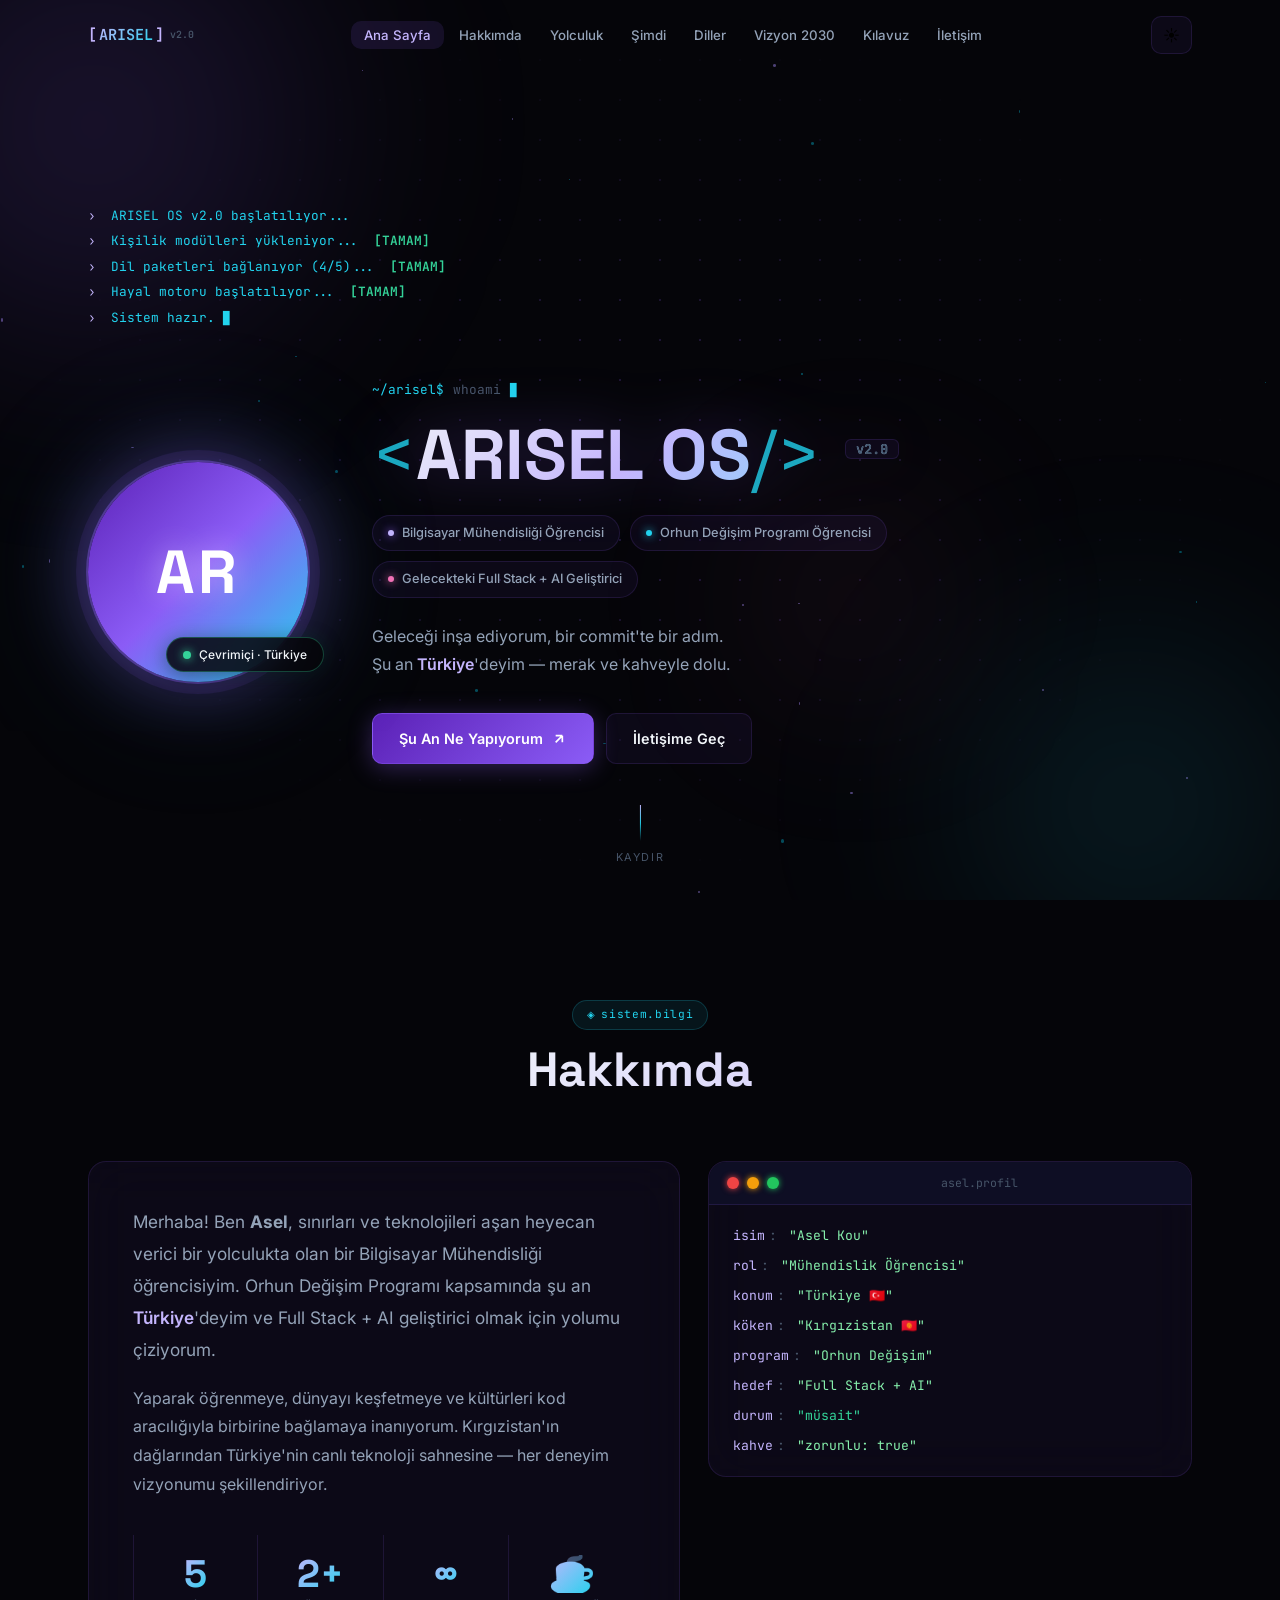
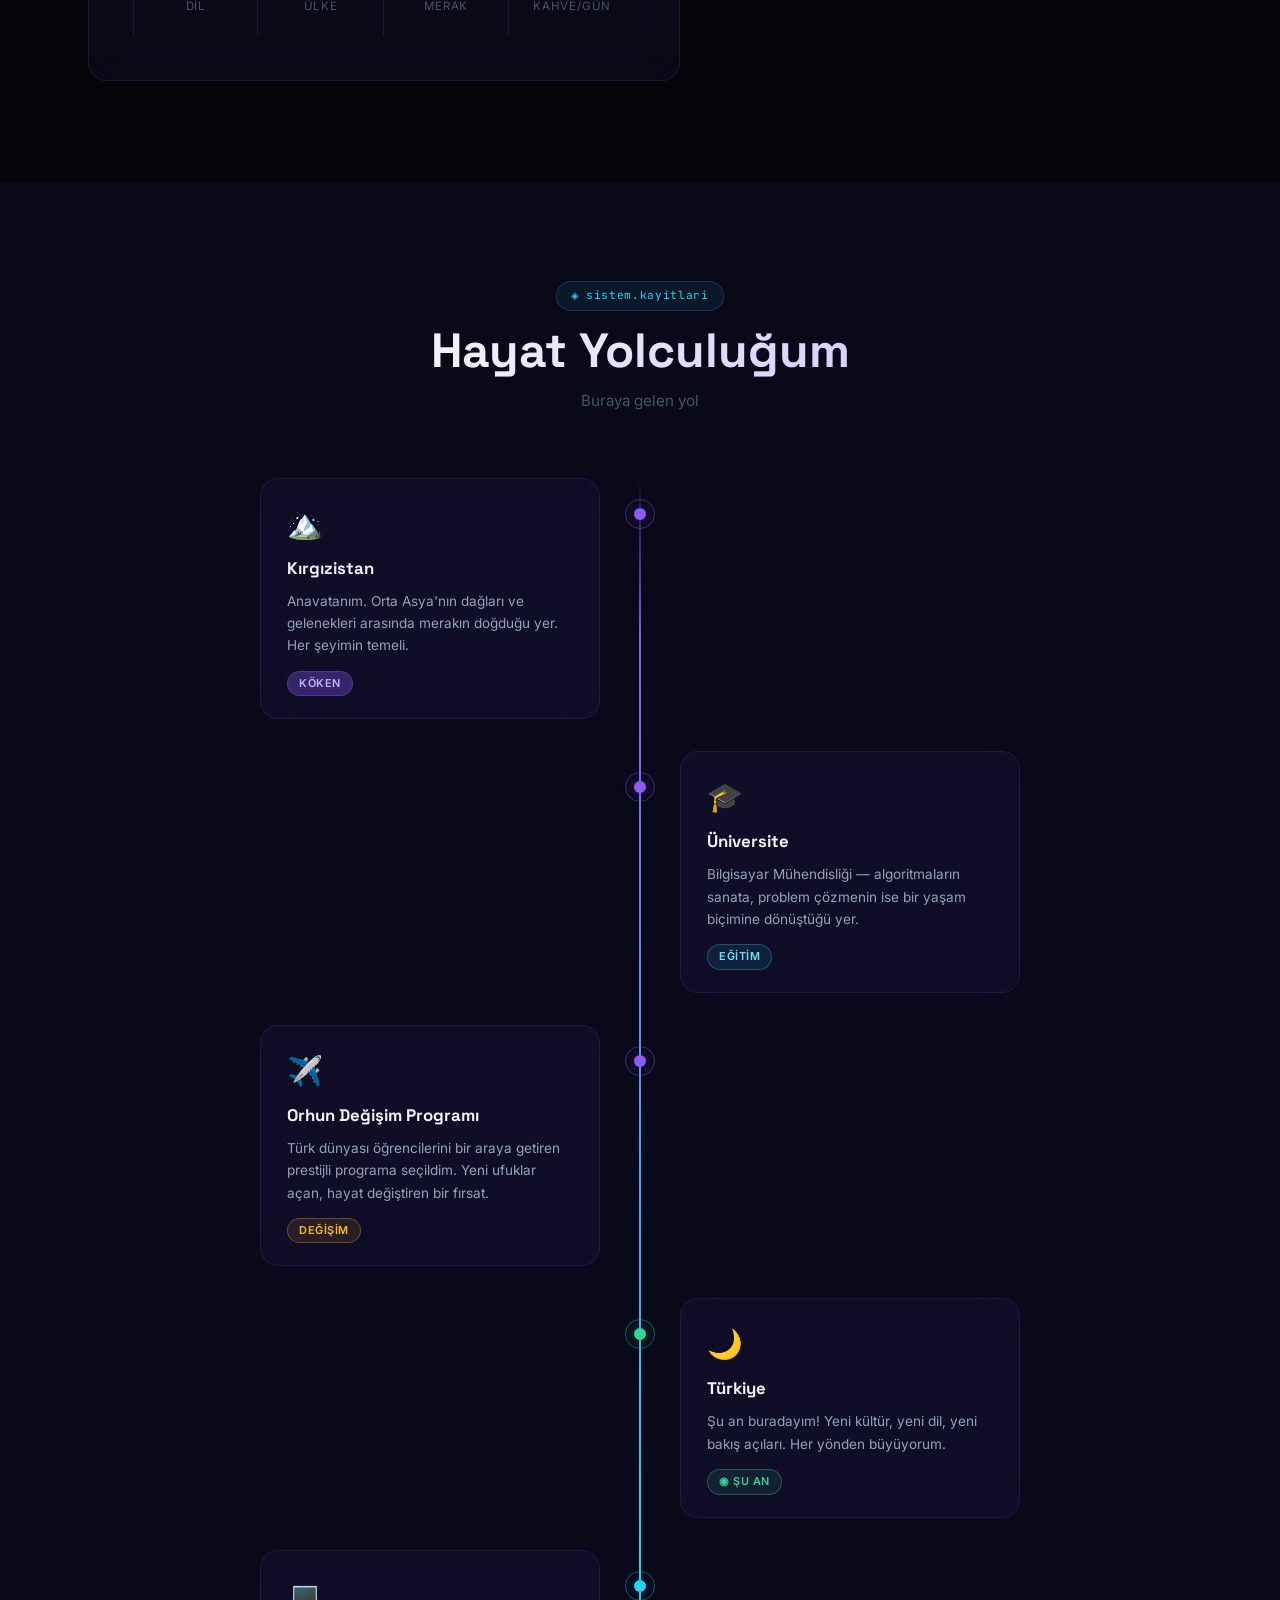
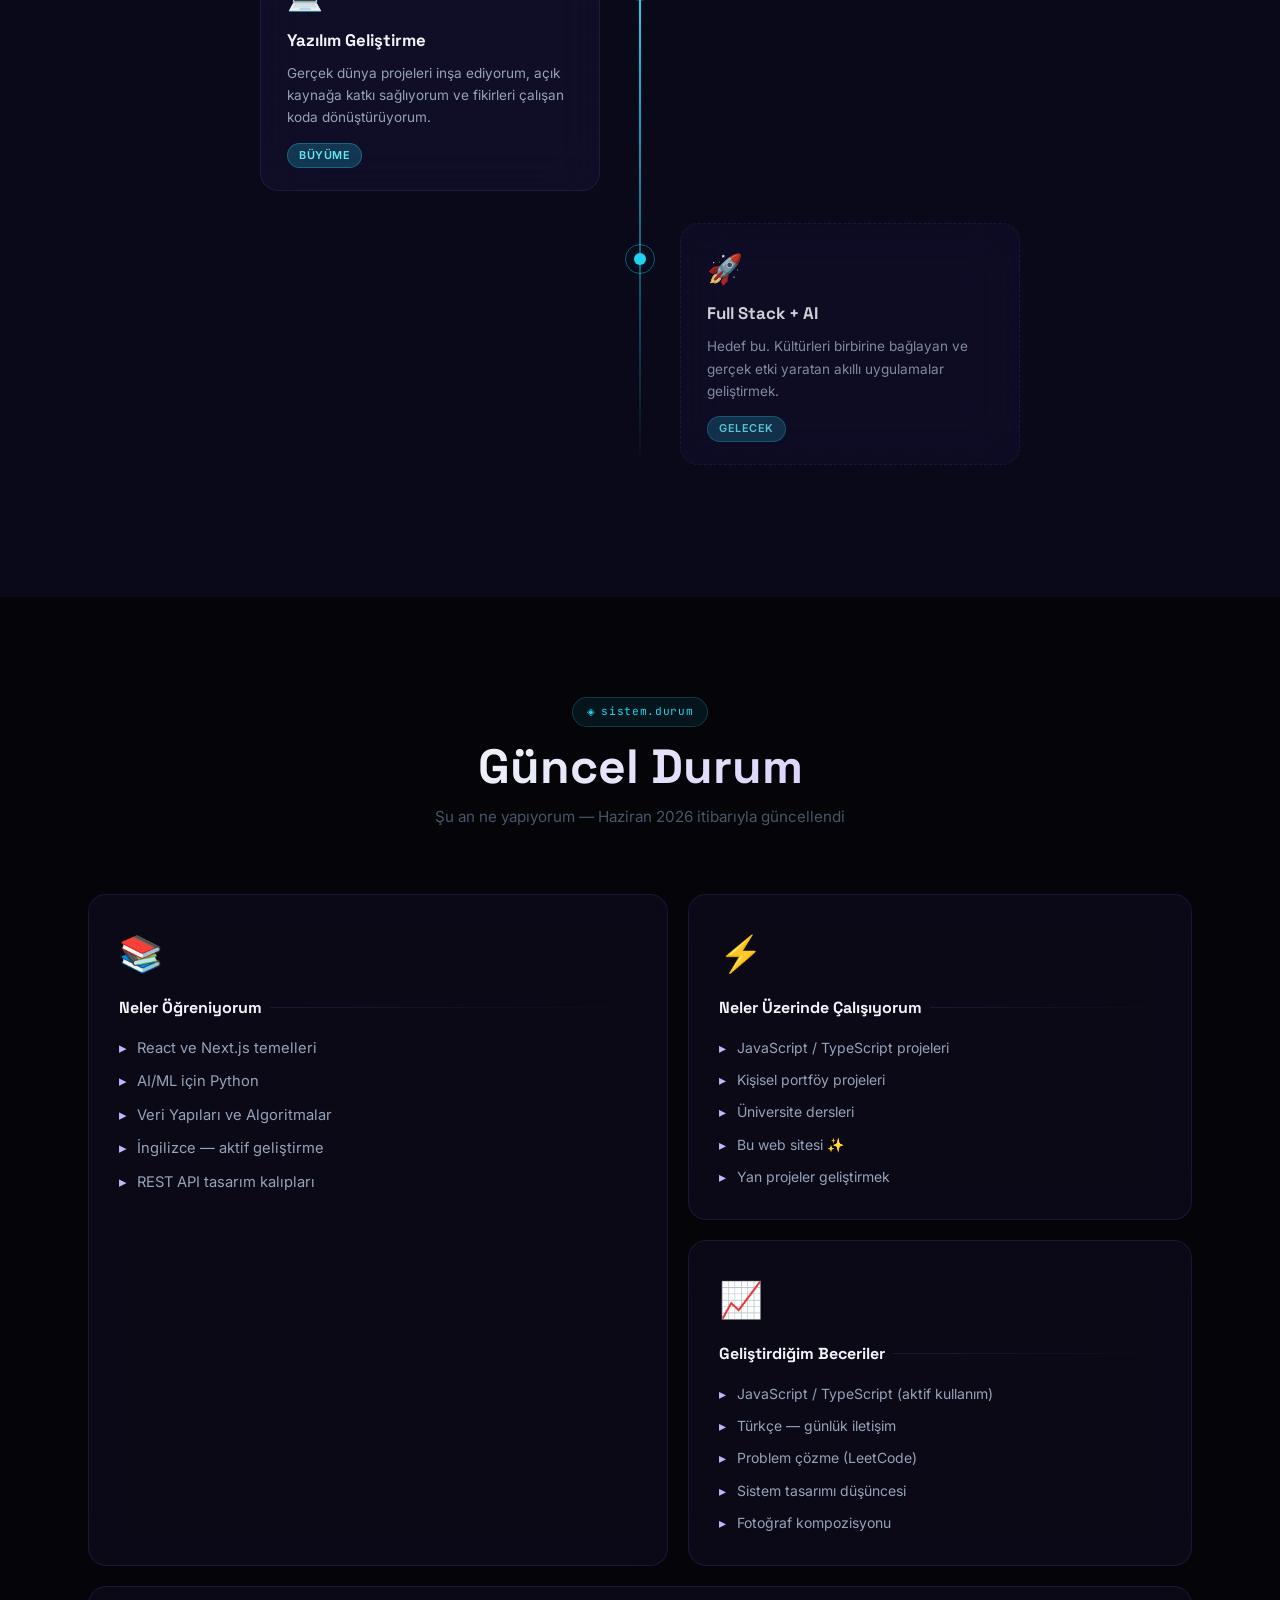
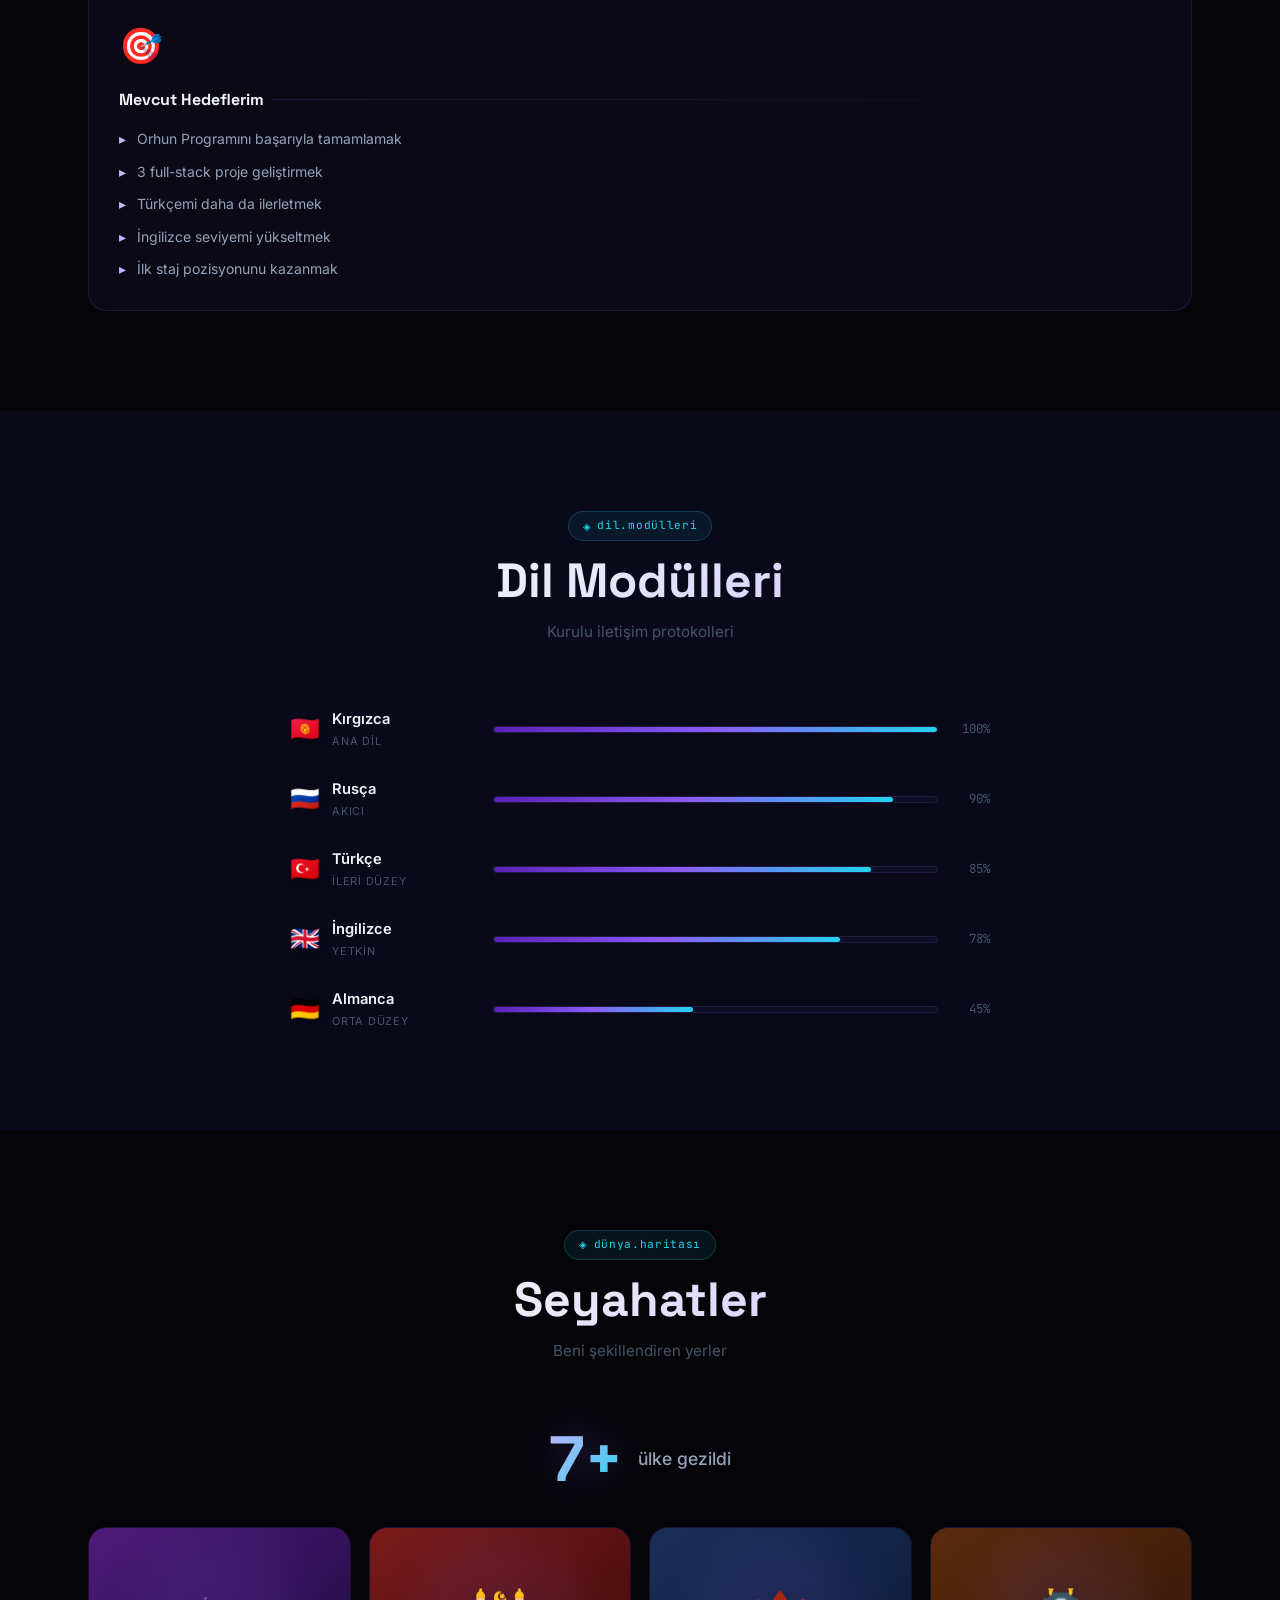
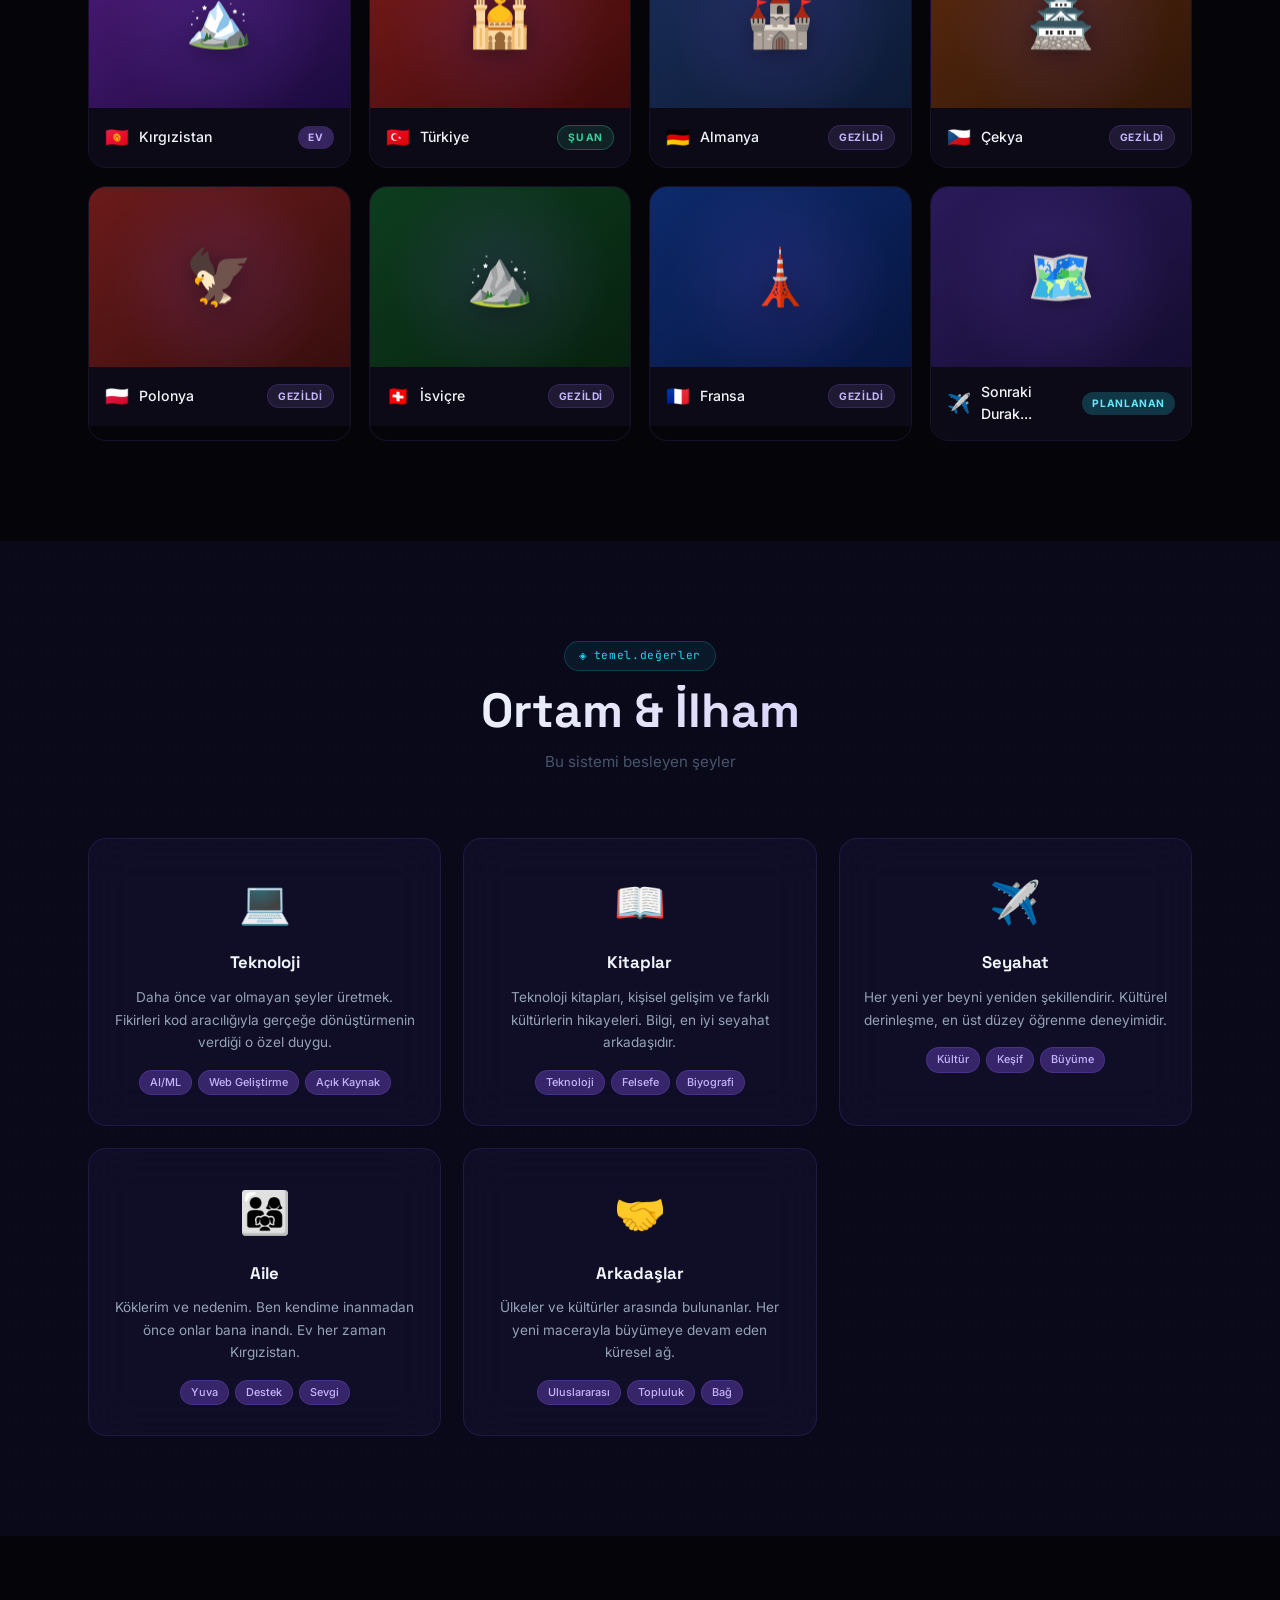
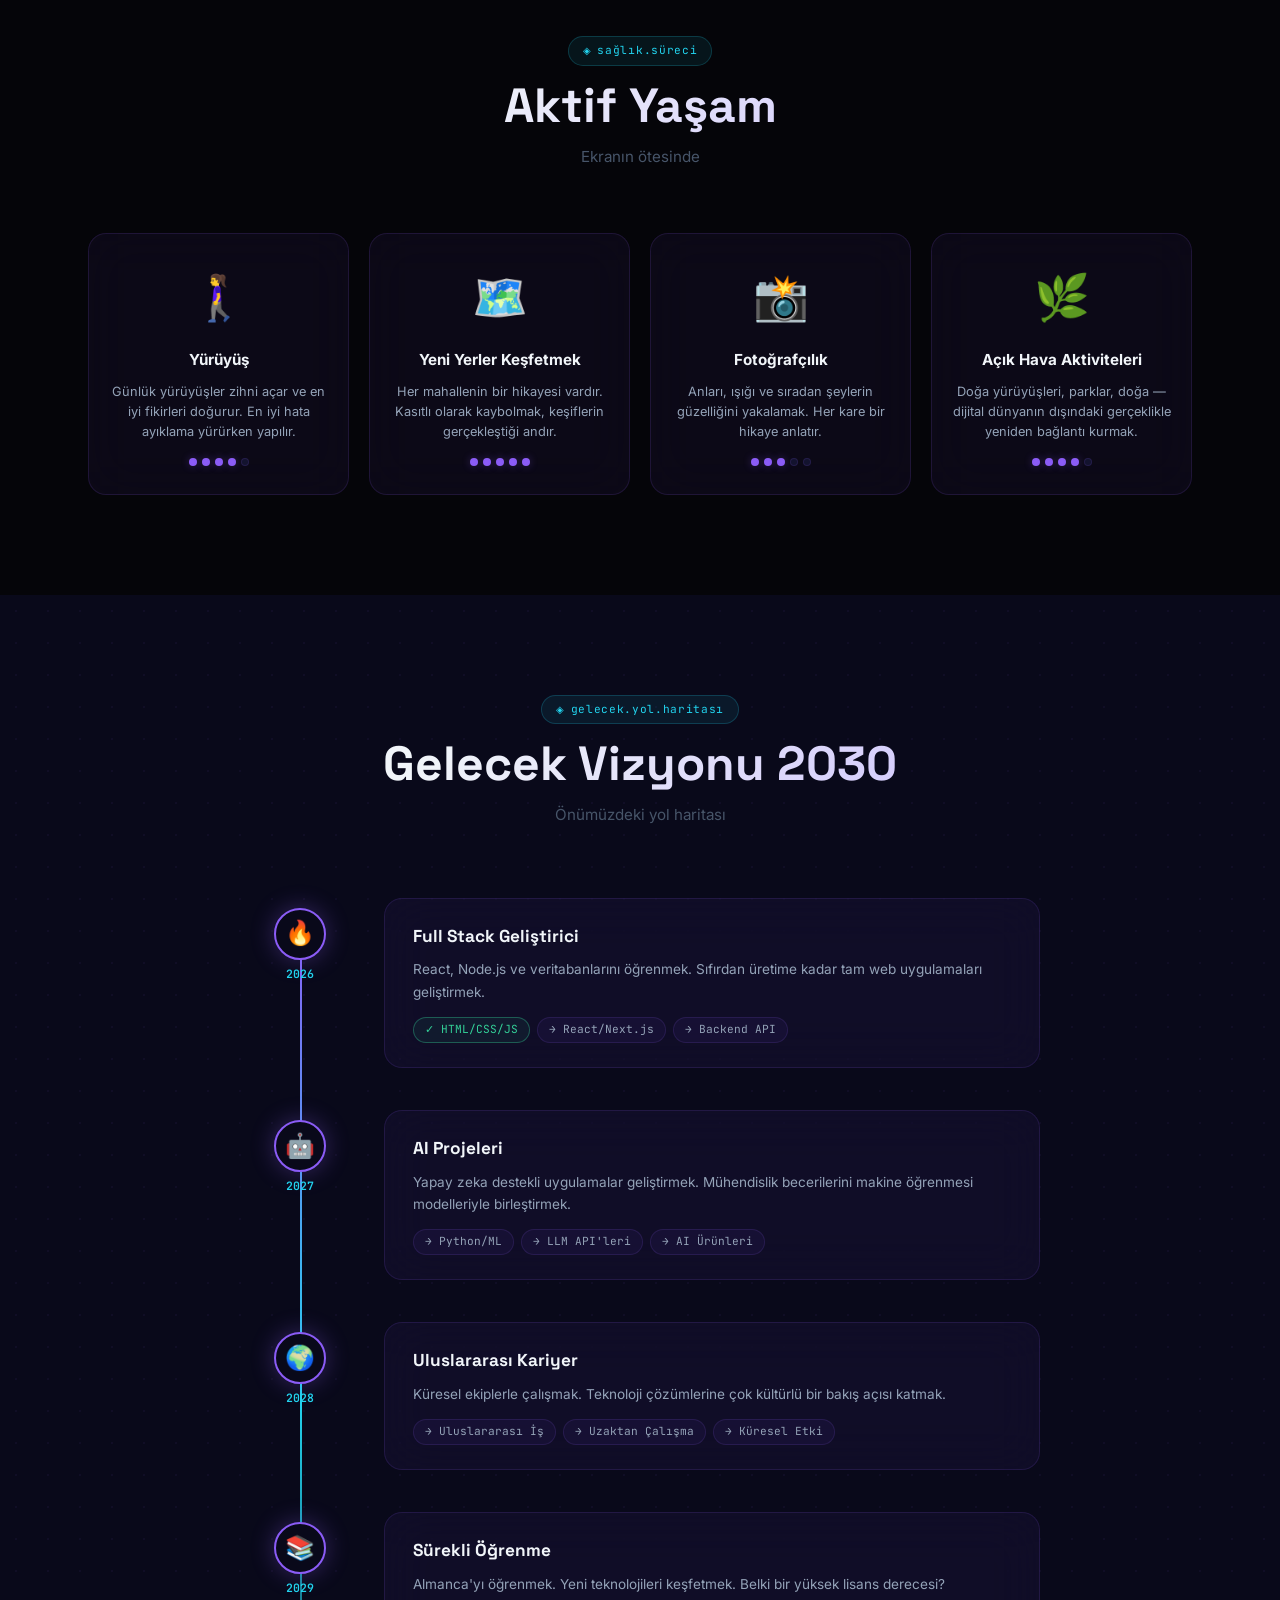
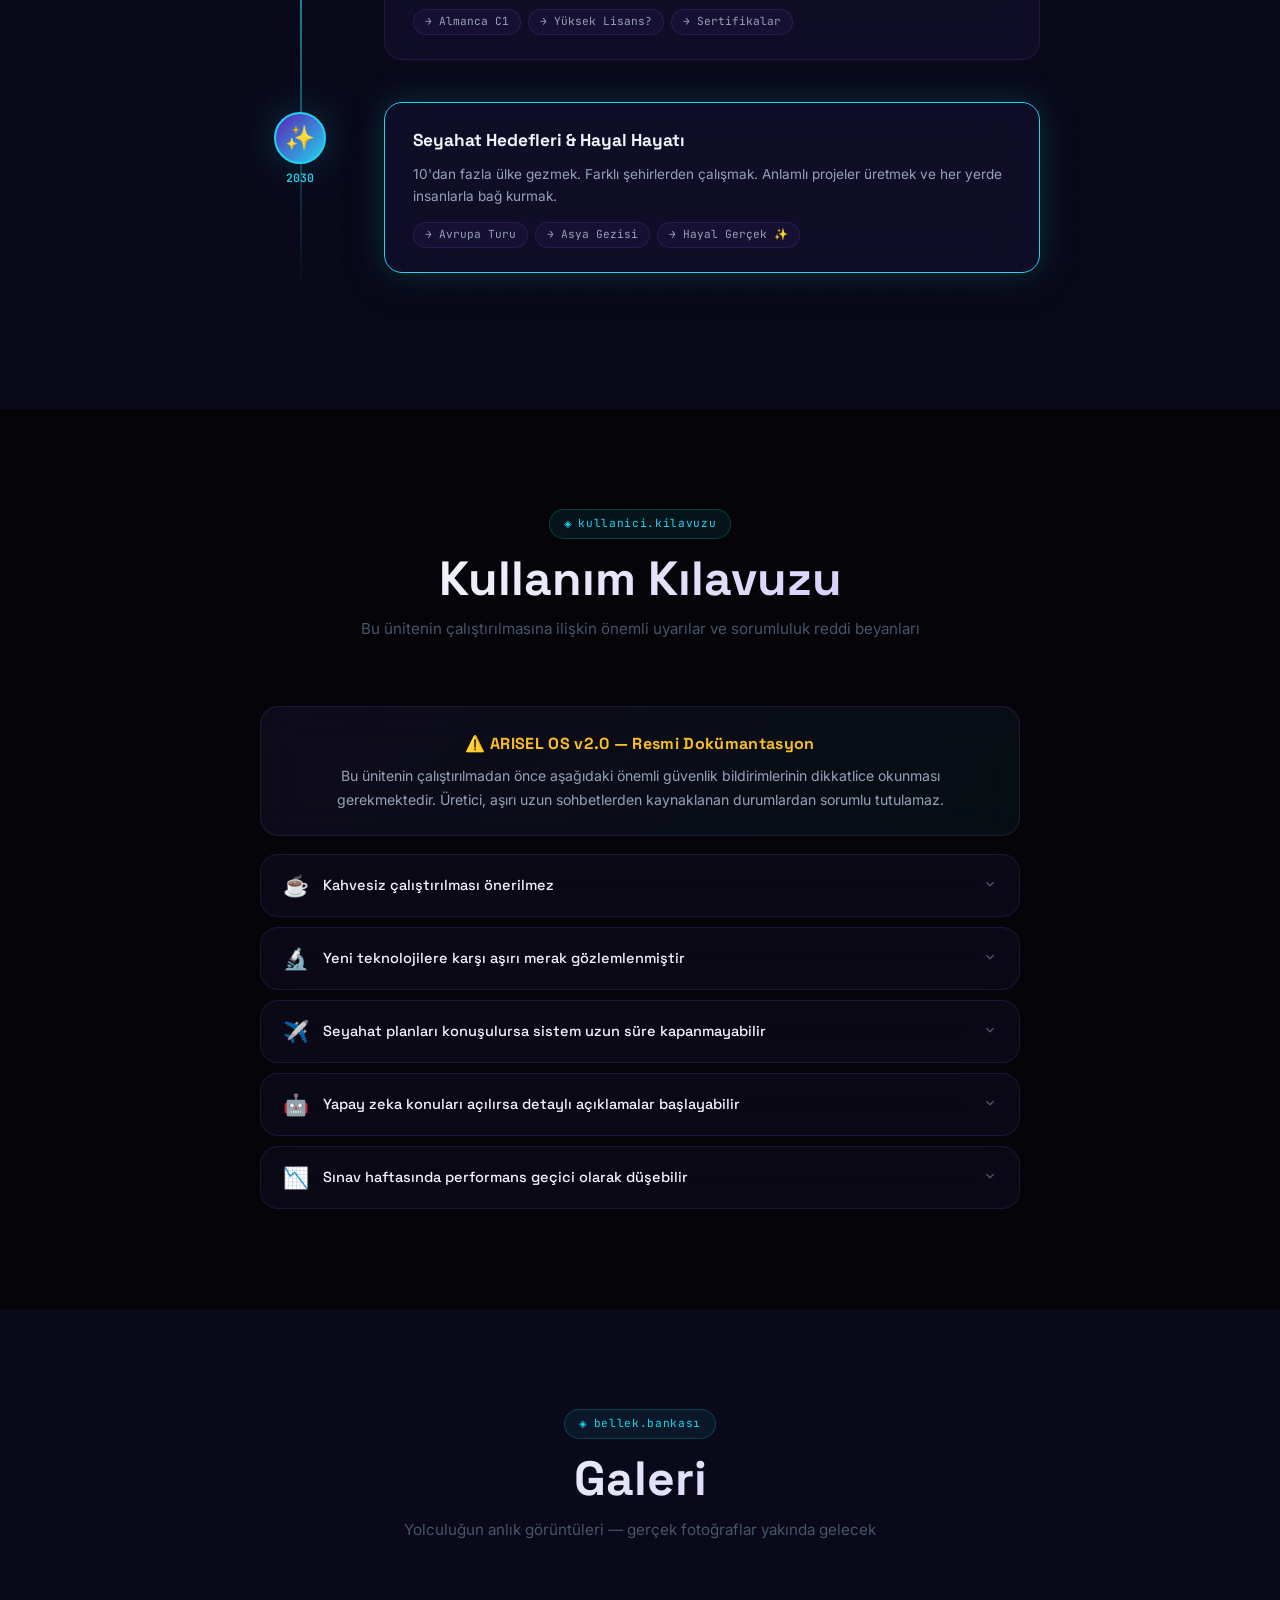
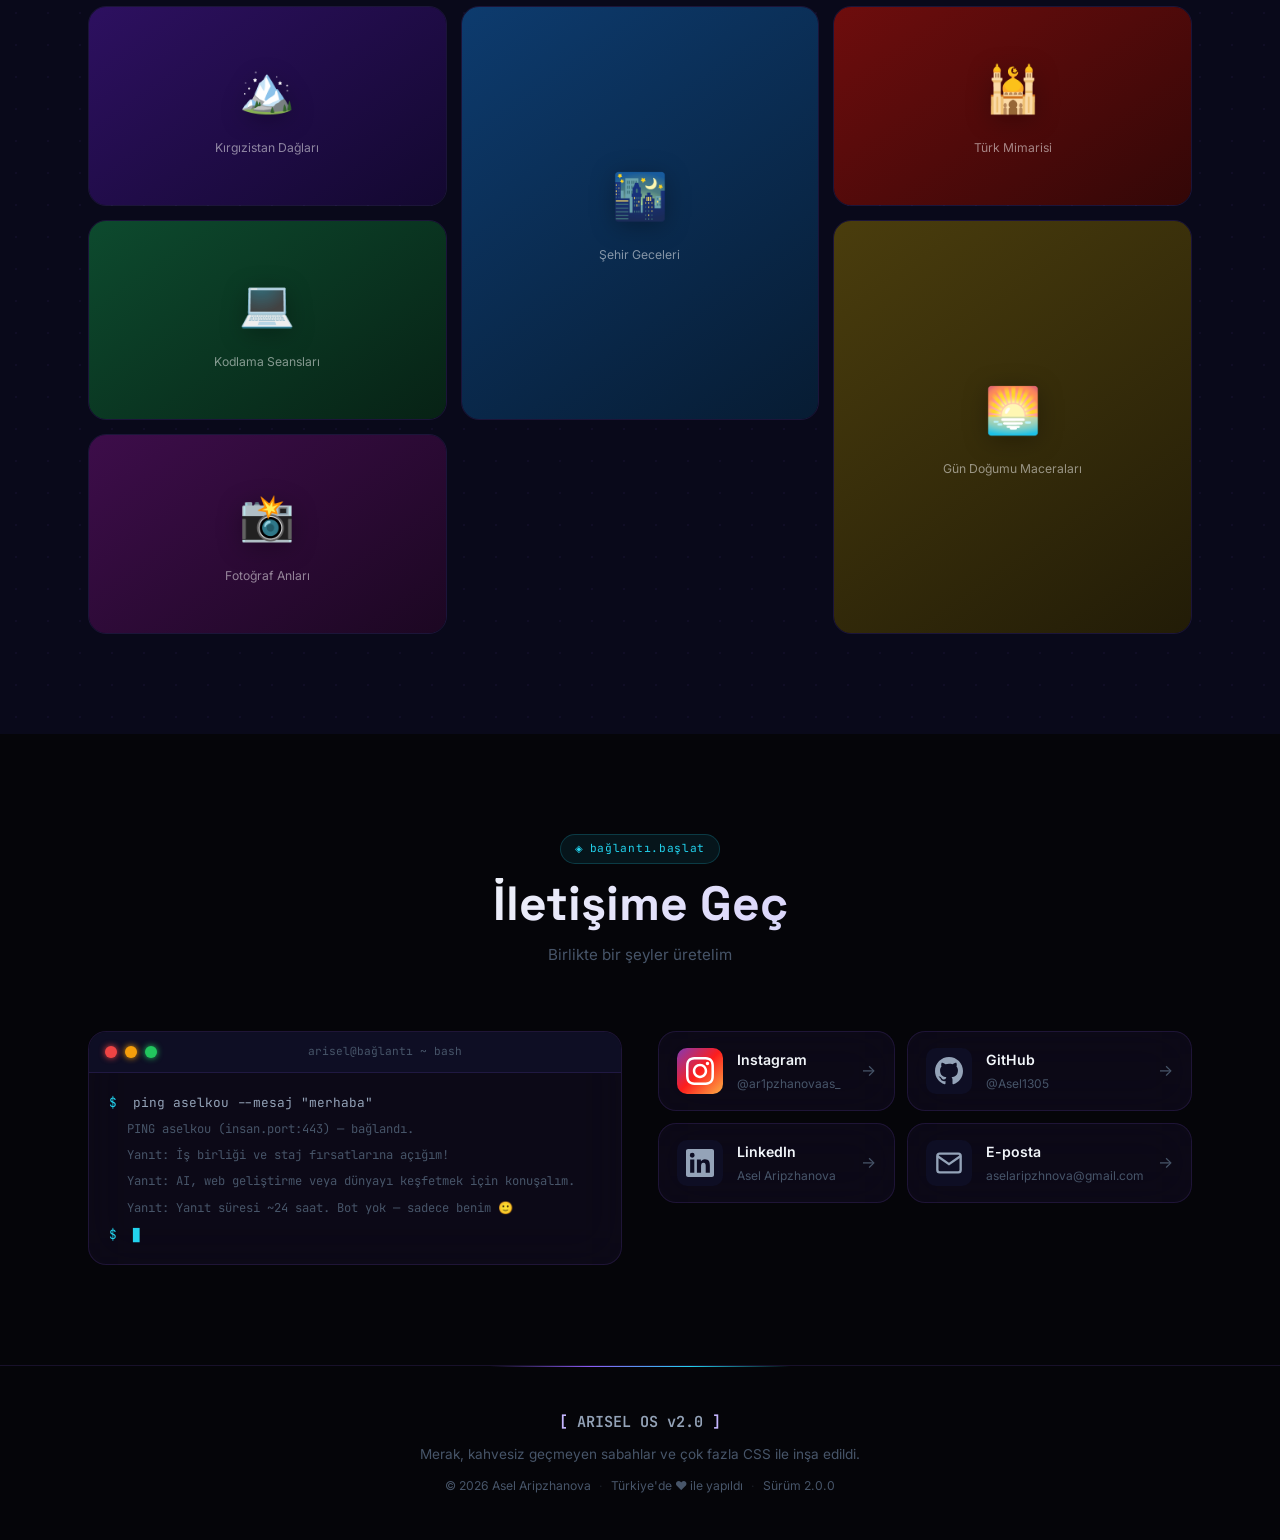
==== index.html @ fb85bd1f "Initial project version" ====
<!DOCTYPE html>
<html lang="tr" data-theme="dark">
<head>
    <meta charset="UTF-8">
    <meta name="viewport" content="width=device-width, initial-scale=1.0">
    <title>ARISEL OS v2.0</title>
    <link rel="preconnect" href="https://fonts.googleapis.com">
    <link rel="preconnect" href="https://fonts.gstatic.com" crossorigin>
    <link href="https://fonts.googleapis.com/css2?family=Inter:wght@300;400;500;600;700;800&family=Space+Grotesk:wght@400;500;600;700;800&family=JetBrains+Mono:wght@400;500;600&display=swap" rel="stylesheet">
    <link rel="stylesheet" href="style.css">
</head>
<body>

    <!-- ══ NAVİGASYON ══ -->
    <nav class="navbar" id="navbar">
        <div class="nav-container">
            <div class="nav-logo">
                <span class="logo-bracket">[</span>
                <span class="logo-text">ARISEL</span>
                <span class="logo-bracket">]</span>
                <span class="logo-version">v2.0</span>
            </div>
            <ul class="nav-links" id="navLinks">
                <li><a href="#hero">Ana Sayfa</a></li>
                <li><a href="#about">Hakkımda</a></li>
                <li><a href="#timeline">Yolculuk</a></li>
                <li><a href="#now">Şimdi</a></li>
                <li><a href="#languages">Diller</a></li>
                <li><a href="#vision">Vizyon 2030</a></li>
                <li><a href="#manual">Kılavuz</a></li>
                <li><a href="#contact">İletişim</a></li>
            </ul>
            <div class="nav-controls">
                <button class="theme-toggle" id="themeToggle" aria-label="Karanlık/aydınlık modu değiştir">
                    <span class="theme-icon">☀️</span>
                </button>
                <button class="hamburger" id="hamburger" aria-label="Menüyü aç/kapat">
                    <span></span><span></span><span></span>
                </button>
            </div>
        </div>
    </nav>

    <!-- ══ HERO ══ -->
    <section class="hero" id="hero">
        <div class="hero-bg">
            <div class="grid-overlay"></div>
            <div class="particles" id="particles"></div>
            <div class="orb orb-1"></div>
            <div class="orb orb-2"></div>
            <div class="orb orb-3"></div>
        </div>

        <div class="hero-content">
            <div class="boot-sequence" id="bootSequence">
                <div class="boot-text">
                    <span class="boot-line"><span class="boot-prompt">›</span> ARISEL OS v2.0 başlatılıyor...</span>
                    <span class="boot-line"><span class="boot-prompt">›</span> Kişilik modülleri yükleniyor... <span class="boot-ok">[TAMAM]</span></span>
                    <span class="boot-line"><span class="boot-prompt">›</span> Dil paketleri bağlanıyor (4/5)... <span class="boot-ok">[TAMAM]</span></span>
                    <span class="boot-line"><span class="boot-prompt">›</span> Hayal motoru başlatılıyor... <span class="boot-ok">[TAMAM]</span></span>
                    <span class="boot-line"><span class="boot-prompt">›</span> Sistem hazır. <span class="blink-cursor">█</span></span>
                </div>
            </div>

            <div class="hero-main" id="heroMain">
                <div class="profile-frame">
                    <div class="profile-placeholder">
                        <div class="avatar-initials">AR</div>
                    </div>
                    <div class="status-badge">
                        <span class="status-dot"></span>
                        <span>Çevrimiçi · Türkiye</span>
                    </div>
                </div>

                <div class="hero-text">
                    <div class="hero-label">
                        <span class="terminal-prompt">~/arisel$</span>
                        <span id="typingText"></span><span class="blink-cursor">█</span>
                    </div>
                    <h1 class="hero-title">
                        <span class="title-tag">&lt;</span>ARISEL OS<span class="title-tag">/&gt;</span>
                        <span class="version-badge">v2.0</span>
                    </h1>
                    <div class="hero-roles">
                        <div class="role-chip">
                            <span class="role-dot"></span>
                            Bilgisayar Mühendisliği Öğrencisi
                        </div>
                        <div class="role-chip">
                            <span class="role-dot secondary"></span>
                            Orhun Değişim Programı Öğrencisi
                        </div>
                        <div class="role-chip">
                            <span class="role-dot accent"></span>
                            Gelecekteki Full Stack + AI Geliştirici
                        </div>
                    </div>
                    <p class="hero-tagline">
                        Geleceği inşa ediyorum, bir commit'te bir adım.<br>
                        Şu an <span class="highlight">Türkiye</span>'deyim — merak ve kahveyle dolu.
                    </p>
                    <div class="hero-cta">
                        <a href="#now" class="btn btn-primary">
                            <span>Şu An Ne Yapıyorum</span>
                            <svg width="16" height="16" viewBox="0 0 24 24" fill="none" stroke="currentColor" stroke-width="2.5"><path d="M7 17L17 7M17 7H7M17 7V17"/></svg>
                        </a>
                        <a href="#contact" class="btn btn-ghost">İletişime Geç</a>
                    </div>
                </div>
            </div>
        </div>

        <div class="scroll-indicator">
            <div class="scroll-line"></div>
            <span>Kaydır</span>
        </div>
    </section>

    <!-- ══ HAKKIMDA ══ -->
    <section class="section" id="about">
        <div class="container">
            <div class="section-header">
                <span class="section-tag">sistem.bilgi</span>
                <h2 class="section-title">Hakkımda</h2>
            </div>
            <div class="about-grid">
                <div class="about-card glass-card reveal">
                    <p class="about-intro">
                        Merhaba! Ben <strong>Asel</strong>, sınırları ve teknolojileri aşan heyecan verici bir yolculukta olan bir Bilgisayar Mühendisliği öğrencisiyim.
                        Orhun Değişim Programı kapsamında şu an <span class="highlight">Türkiye</span>'deyim ve Full Stack + AI geliştirici olmak için yolumu çiziyorum.
                    </p>
                    <p class="about-body">
                        Yaparak öğrenmeye, dünyayı keşfetmeye ve kültürleri kod aracılığıyla birbirine bağlamaya inanıyorum.
                        Kırgızistan'ın dağlarından Türkiye'nin canlı teknoloji sahnesine — her deneyim vizyonumu şekillendiriyor.
                    </p>
                    <div class="about-stats">
                        <div class="stat-item">
                            <span class="stat-number">5</span>
                            <span class="stat-label">Dil</span>
                        </div>
                        <div class="stat-item">
                            <span class="stat-number">2+</span>
                            <span class="stat-label">Ülke</span>
                        </div>
                        <div class="stat-item">
                            <span class="stat-number">∞</span>
                            <span class="stat-label">Merak</span>
                        </div>
                        <div class="stat-item">
                            <span class="stat-number">☕</span>
                            <span class="stat-label">Kahve/Gün</span>
                        </div>
                    </div>
                </div>
                <div class="about-visual reveal">
                    <div class="os-window glass-card">
                        <div class="window-titlebar">
                            <span class="win-dot red"></span>
                            <span class="win-dot yellow"></span>
                            <span class="win-dot green"></span>
                            <span class="window-title">asel.profil</span>
                        </div>
                        <div class="window-body">
                            <div class="code-line"><span class="ck">isim</span><span class="ceq">:</span> <span class="cv">"Asel Kou"</span></div>
                            <div class="code-line"><span class="ck">rol</span><span class="ceq">:</span> <span class="cv">"Mühendislik Öğrencisi"</span></div>
                            <div class="code-line"><span class="ck">konum</span><span class="ceq">:</span> <span class="cv">"Türkiye 🇹🇷"</span></div>
                            <div class="code-line"><span class="ck">köken</span><span class="ceq">:</span> <span class="cv">"Kırgızistan 🇰🇬"</span></div>
                            <div class="code-line"><span class="ck">program</span><span class="ceq">:</span> <span class="cv">"Orhun Değişim"</span></div>
                            <div class="code-line"><span class="ck">hedef</span><span class="ceq">:</span> <span class="cv">"Full Stack + AI"</span></div>
                            <div class="code-line"><span class="ck">durum</span><span class="ceq">:</span> <span class="cv cv-green">"müsait"</span></div>
                            <div class="code-line"><span class="ck">kahve</span><span class="ceq">:</span> <span class="cv">"zorunlu: true"</span></div>
                        </div>
                    </div>
                </div>
            </div>
        </div>
    </section>

    <!-- ══ HAYAT YOLCULUĞU ══ -->
    <section class="section section-alt" id="timeline">
        <div class="container">
            <div class="section-header">
                <span class="section-tag">sistem.kayitlari</span>
                <h2 class="section-title">Hayat Yolculuğum</h2>
                <p class="section-subtitle">Buraya gelen yol</p>
            </div>
            <div class="timeline">
                <div class="timeline-track"></div>

                <div class="timeline-item reveal" data-side="left">
                    <div class="timeline-content glass-card">
                        <div class="t-icon">🏔️</div>
                        <h3>Kırgızistan</h3>
                        <p>Anavatanım. Orta Asya'nın dağları ve gelenekleri arasında merakın doğduğu yer. Her şeyimin temeli.</p>
                        <span class="t-badge origin">Köken</span>
                    </div>
                    <div class="timeline-node"><div class="node-ring"></div><div class="node-core"></div></div>
                </div>

                <div class="timeline-item reveal" data-side="right">
                    <div class="timeline-content glass-card">
                        <div class="t-icon">🎓</div>
                        <h3>Üniversite</h3>
                        <p>Bilgisayar Mühendisliği — algoritmaların sanata, problem çözmenin ise bir yaşam biçimine dönüştüğü yer.</p>
                        <span class="t-badge edu">Eğitim</span>
                    </div>
                    <div class="timeline-node"><div class="node-ring"></div><div class="node-core"></div></div>
                </div>

                <div class="timeline-item reveal" data-side="left">
                    <div class="timeline-content glass-card">
                        <div class="t-icon">✈️</div>
                        <h3>Orhun Değişim Programı</h3>
                        <p>Türk dünyası öğrencilerini bir araya getiren prestijli programa seçildim. Yeni ufuklar açan, hayat değiştiren bir fırsat.</p>
                        <span class="t-badge exchange">Değişim</span>
                    </div>
                    <div class="timeline-node"><div class="node-ring"></div><div class="node-core"></div></div>
                </div>

                <div class="timeline-item reveal" data-side="right">
                    <div class="timeline-content glass-card">
                        <div class="t-icon">🌙</div>
                        <h3>Türkiye</h3>
                        <p>Şu an buradayım! Yeni kültür, yeni dil, yeni bakış açıları. Her yönden büyüyorum.</p>
                        <span class="t-badge current">◉ Şu An</span>
                    </div>
                    <div class="timeline-node active"><div class="node-ring"></div><div class="node-core"></div></div>
                </div>

                <div class="timeline-item reveal" data-side="left">
                    <div class="timeline-content glass-card">
                        <div class="t-icon">💻</div>
                        <h3>Yazılım Geliştirme</h3>
                        <p>Gerçek dünya projeleri inşa ediyorum, açık kaynağa katkı sağlıyorum ve fikirleri çalışan koda dönüştürüyorum.</p>
                        <span class="t-badge growth">Büyüme</span>
                    </div>
                    <div class="timeline-node future"><div class="node-ring"></div><div class="node-core"></div></div>
                </div>

                <div class="timeline-item reveal" data-side="right">
                    <div class="timeline-content glass-card future-card">
                        <div class="t-icon">🚀</div>
                        <h3>Full Stack + AI</h3>
                        <p>Hedef bu. Kültürleri birbirine bağlayan ve gerçek etki yaratan akıllı uygulamalar geliştirmek.</p>
                        <span class="t-badge future">Gelecek</span>
                    </div>
                    <div class="timeline-node future"><div class="node-ring"></div><div class="node-core"></div></div>
                </div>
            </div>
        </div>
    </section>

    <!-- ══ GÜNCEL DURUM ══ -->
    <section class="section" id="now">
        <div class="container">
            <div class="section-header">
                <span class="section-tag">sistem.durum</span>
                <h2 class="section-title">Güncel Durum</h2>
                <p class="section-subtitle">Şu an ne yapıyorum — Haziran 2026 itibarıyla güncellendi</p>
            </div>
            <div class="now-bento">
                <!-- Büyük kart — sol, 2 satır kaplar -->
                <div class="now-card now-big glass-card reveal">
                    <span class="now-icon">📚</span>
                    <h3>Neler Öğreniyorum</h3>
                    <ul class="now-list">
                        <li>React ve Next.js temelleri</li>
                        <li>AI/ML için Python</li>
                        <li>Veri Yapıları ve Algoritmalar</li>
                        <li>İngilizce — aktif geliştirme</li>
                        <li>REST API tasarım kalıpları</li>
                    </ul>
                </div>
                <!-- Sağ üst kart -->
                <div class="now-card glass-card reveal">
                    <span class="now-icon">⚡</span>
                    <h3>Neler Üzerinde Çalışıyorum</h3>
                    <ul class="now-list">
                        <li>JavaScript / TypeScript projeleri</li>
                        <li>Kişisel portföy projeleri</li>
                        <li>Üniversite dersleri</li>
                        <li>Bu web sitesi ✨</li>
                        <li>Yan projeler geliştirmek</li>
                    </ul>
                </div>
                <!-- Sağ alt kart -->
                <div class="now-card glass-card reveal">
                    <span class="now-icon">📈</span>
                    <h3>Geliştirdiğim Beceriler</h3>
                    <ul class="now-list">
                        <li>JavaScript / TypeScript (aktif kullanım)</li>
                        <li>Türkçe — günlük iletişim</li>
                        <li>Problem çözme (LeetCode)</li>
                        <li>Sistem tasarımı düşüncesi</li>
                        <li>Fotoğraf kompozisyonu</li>
                    </ul>
                </div>
                <!-- Geniş kart — tam genişlik -->
                <div class="now-card now-wide glass-card reveal">
                    <span class="now-icon">🎯</span>
                    <h3>Mevcut Hedeflerim</h3>
                    <ul class="now-list">
                        <li>Orhun Programını başarıyla tamamlamak</li>
                        <li>3 full-stack proje geliştirmek</li>
                        <li>Türkçemi daha da ilerletmek</li>
                        <li>İngilizce seviyemi yükseltmek</li>
                        <li>İlk staj pozisyonunu kazanmak</li>
                    </ul>
                </div>
            </div>
        </div>
    </section>

    <!-- ══ DİL MODÜLLERİ ══ -->
    <section class="section section-alt" id="languages">
        <div class="container">
            <div class="section-header">
                <span class="section-tag">dil.modülleri</span>
                <h2 class="section-title">Dil Modülleri</h2>
                <p class="section-subtitle">Kurulu iletişim protokolleri</p>
            </div>
            <div class="languages-wrapper reveal">
                <div class="language-item">
                    <div class="lang-meta">
                        <span class="lang-flag">🇰🇬</span>
                        <div class="lang-details">
                            <span class="lang-name">Kırgızca</span>
                            <span class="lang-level">Ana Dil</span>
                        </div>
                    </div>
                    <div class="lang-bar-wrap">
                        <div class="lang-bar"><div class="lang-fill" data-width="100"></div></div>
                        <span class="lang-pct">100%</span>
                    </div>
                </div>
                <div class="language-item">
                    <div class="lang-meta">
                        <span class="lang-flag">🇷🇺</span>
                        <div class="lang-details">
                            <span class="lang-name">Rusça</span>
                            <span class="lang-level">Akıcı</span>
                        </div>
                    </div>
                    <div class="lang-bar-wrap">
                        <div class="lang-bar"><div class="lang-fill" data-width="90"></div></div>
                        <span class="lang-pct">90%</span>
                    </div>
                </div>
                <div class="language-item">
                    <div class="lang-meta">
                        <span class="lang-flag">🇹🇷</span>
                        <div class="lang-details">
                            <span class="lang-name">Türkçe</span>
                            <span class="lang-level">İleri Düzey</span>
                        </div>
                    </div>
                    <div class="lang-bar-wrap">
                        <div class="lang-bar"><div class="lang-fill" data-width="85"></div></div>
                        <span class="lang-pct">85%</span>
                    </div>
                </div>
                <div class="language-item">
                    <div class="lang-meta">
                        <span class="lang-flag">🇬🇧</span>
                        <div class="lang-details">
                            <span class="lang-name">İngilizce</span>
                            <span class="lang-level">Yetkin</span>
                        </div>
                    </div>
                    <div class="lang-bar-wrap">
                        <div class="lang-bar"><div class="lang-fill" data-width="78"></div></div>
                        <span class="lang-pct">78%</span>
                    </div>
                </div>
                <div class="language-item">
                    <div class="lang-meta">
                        <span class="lang-flag">🇩🇪</span>
                        <div class="lang-details">
                            <span class="lang-name">Almanca</span>
                            <span class="lang-level">Orta Düzey</span>
                        </div>
                    </div>
                    <div class="lang-bar-wrap">
                        <div class="lang-bar"><div class="lang-fill" data-width="45"></div></div>
                        <span class="lang-pct">45%</span>
                    </div>
                </div>
            </div>
        </div>
    </section>

    <!-- ══ SEYAHATLER ══ -->
    <section class="section" id="travels">
        <div class="container">
            <div class="section-header">
                <span class="section-tag">dünya.haritası</span>
                <h2 class="section-title">Seyahatler</h2>
                <p class="section-subtitle">Beni şekillendiren yerler</p>
            </div>
            <div class="travel-count-badge reveal">
                <span class="tc-number">7+</span>
                <span class="tc-text">ülke gezildi</span>
            </div>
            <div class="travel-grid travel-grid-wide">
                <div class="travel-card reveal">
                    <div class="travel-visual" style="--c1:#4f1b7a;--c2:#1a0a3d;">
                        <div class="travel-emoji">🏔️</div>
                        <div class="travel-hover-info"><h3>Kırgızistan</h3><p>Ev ve Yürek</p></div>
                    </div>
                    <div class="travel-footer">
                        <span class="travel-flag">🇰🇬</span>
                        <span class="travel-name">Kırgızistan</span>
                        <span class="travel-badge home">Ev</span>
                    </div>
                </div>
                <div class="travel-card reveal">
                    <div class="travel-visual" style="--c1:#7a1a1a;--c2:#3d0a0a;">
                        <div class="travel-emoji">🕌</div>
                        <div class="travel-hover-info"><h3>Türkiye</h3><p>Şu Anki Konum</p></div>
                    </div>
                    <div class="travel-footer">
                        <span class="travel-flag">🇹🇷</span>
                        <span class="travel-name">Türkiye</span>
                        <span class="travel-badge current">Şu An</span>
                    </div>
                </div>
                <div class="travel-card reveal">
                    <div class="travel-visual" style="--c1:#1a2e5a;--c2:#0d1a36;">
                        <div class="travel-emoji">🏰</div>
                        <div class="travel-hover-info"><h3>Almanya</h3><p>Gezildi</p></div>
                    </div>
                    <div class="travel-footer">
                        <span class="travel-flag">🇩🇪</span>
                        <span class="travel-name">Almanya</span>
                        <span class="travel-badge visited">Gezildi</span>
                    </div>
                </div>
                <div class="travel-card reveal">
                    <div class="travel-visual" style="--c1:#5a2a0d;--c2:#311608;">
                        <div class="travel-emoji">🏯</div>
                        <div class="travel-hover-info"><h3>Çekya</h3><p>Gezildi</p></div>
                    </div>
                    <div class="travel-footer">
                        <span class="travel-flag">🇨🇿</span>
                        <span class="travel-name">Çekya</span>
                        <span class="travel-badge visited">Gezildi</span>
                    </div>
                </div>
                <div class="travel-card reveal">
                    <div class="travel-visual" style="--c1:#6b1a1a;--c2:#380e0e;">
                        <div class="travel-emoji">🦅</div>
                        <div class="travel-hover-info"><h3>Polonya</h3><p>Gezildi</p></div>
                    </div>
                    <div class="travel-footer">
                        <span class="travel-flag">🇵🇱</span>
                        <span class="travel-name">Polonya</span>
                        <span class="travel-badge visited">Gezildi</span>
                    </div>
                </div>
                <div class="travel-card reveal">
                    <div class="travel-visual" style="--c1:#0d3d1e;--c2:#07210f;">
                        <div class="travel-emoji">⛰️</div>
                        <div class="travel-hover-info"><h3>İsviçre</h3><p>Gezildi</p></div>
                    </div>
                    <div class="travel-footer">
                        <span class="travel-flag">🇨🇭</span>
                        <span class="travel-name">İsviçre</span>
                        <span class="travel-badge visited">Gezildi</span>
                    </div>
                </div>
                <div class="travel-card reveal">
                    <div class="travel-visual" style="--c1:#0d2a6b;--c2:#071540;">
                        <div class="travel-emoji">🗼</div>
                        <div class="travel-hover-info"><h3>Fransa</h3><p>Gezildi</p></div>
                    </div>
                    <div class="travel-footer">
                        <span class="travel-flag">🇫🇷</span>
                        <span class="travel-name">Fransa</span>
                        <span class="travel-badge visited">Gezildi</span>
                    </div>
                </div>
                <div class="travel-card reveal">
                    <div class="travel-visual" style="--c1:#2a1a5a;--c2:#150d31;">
                        <div class="travel-emoji">🗺️</div>
                        <div class="travel-hover-info"><h3>Sonraki Durak</h3><p>Yakında...</p></div>
                    </div>
                    <div class="travel-footer">
                        <span class="travel-flag">✈️</span>
                        <span class="travel-name">Sonraki Durak...</span>
                        <span class="travel-badge planned">Planlanan</span>
                    </div>
                </div>
            </div>
        </div>
    </section>

    <!-- ══ ORTAM VE İLHAM ══ -->
    <section class="section section-alt" id="inspiration">
        <div class="container">
            <div class="section-header">
                <span class="section-tag">temel.değerler</span>
                <h2 class="section-title">Ortam &amp; İlham</h2>
                <p class="section-subtitle">Bu sistemi besleyen şeyler</p>
            </div>
            <div class="inspiration-grid">
                <div class="insp-card glass-card reveal">
                    <div class="insp-icon-wrap">💻</div>
                    <h3>Teknoloji</h3>
                    <p>Daha önce var olmayan şeyler üretmek. Fikirleri kod aracılığıyla gerçeğe dönüştürmenin verdiği o özel duygu.</p>
                    <div class="insp-tags"><span>AI/ML</span><span>Web Geliştirme</span><span>Açık Kaynak</span></div>
                </div>
                <div class="insp-card glass-card reveal">
                    <div class="insp-icon-wrap">📖</div>
                    <h3>Kitaplar</h3>
                    <p>Teknoloji kitapları, kişisel gelişim ve farklı kültürlerin hikayeleri. Bilgi, en iyi seyahat arkadaşıdır.</p>
                    <div class="insp-tags"><span>Teknoloji</span><span>Felsefe</span><span>Biyografi</span></div>
                </div>
                <div class="insp-card glass-card reveal">
                    <div class="insp-icon-wrap">✈️</div>
                    <h3>Seyahat</h3>
                    <p>Her yeni yer beyni yeniden şekillendirir. Kültürel derinleşme, en üst düzey öğrenme deneyimidir.</p>
                    <div class="insp-tags"><span>Kültür</span><span>Keşif</span><span>Büyüme</span></div>
                </div>
                <div class="insp-card glass-card reveal">
                    <div class="insp-icon-wrap">👨‍👩‍👧</div>
                    <h3>Aile</h3>
                    <p>Köklerim ve nedenim. Ben kendime inanmadan önce onlar bana inandı. Ev her zaman Kırgızistan.</p>
                    <div class="insp-tags"><span>Yuva</span><span>Destek</span><span>Sevgi</span></div>
                </div>
                <div class="insp-card glass-card reveal">
                    <div class="insp-icon-wrap">🤝</div>
                    <h3>Arkadaşlar</h3>
                    <p>Ülkeler ve kültürler arasında bulunanlar. Her yeni macerayla büyümeye devam eden küresel ağ.</p>
                    <div class="insp-tags"><span>Uluslararası</span><span>Topluluk</span><span>Bağ</span></div>
                </div>
            </div>
        </div>
    </section>

    <!-- ══ AKTİF YAŞAM ══ -->
    <section class="section" id="lifestyle">
        <div class="container">
            <div class="section-header">
                <span class="section-tag">sağlık.süreci</span>
                <h2 class="section-title">Aktif Yaşam</h2>
                <p class="section-subtitle">Ekranın ötesinde</p>
            </div>
            <div class="lifestyle-grid">
                <div class="life-card glass-card reveal">
                    <div class="life-emoji">🚶‍♀️</div>
                    <h3>Yürüyüş</h3>
                    <p>Günlük yürüyüşler zihni açar ve en iyi fikirleri doğurur. En iyi hata ayıklama yürürken yapılır.</p>
                    <div class="life-meter">
                        <span class="dot filled"></span><span class="dot filled"></span>
                        <span class="dot filled"></span><span class="dot filled"></span><span class="dot"></span>
                    </div>
                </div>
                <div class="life-card glass-card reveal">
                    <div class="life-emoji">🗺️</div>
                    <h3>Yeni Yerler Keşfetmek</h3>
                    <p>Her mahallenin bir hikayesi vardır. Kasıtlı olarak kaybolmak, keşiflerin gerçekleştiği andır.</p>
                    <div class="life-meter">
                        <span class="dot filled"></span><span class="dot filled"></span>
                        <span class="dot filled"></span><span class="dot filled"></span><span class="dot filled"></span>
                    </div>
                </div>
                <div class="life-card glass-card reveal">
                    <div class="life-emoji">📸</div>
                    <h3>Fotoğrafçılık</h3>
                    <p>Anları, ışığı ve sıradan şeylerin güzelliğini yakalamak. Her kare bir hikaye anlatır.</p>
                    <div class="life-meter">
                        <span class="dot filled"></span><span class="dot filled"></span>
                        <span class="dot filled"></span><span class="dot"></span><span class="dot"></span>
                    </div>
                </div>
                <div class="life-card glass-card reveal">
                    <div class="life-emoji">🌿</div>
                    <h3>Açık Hava Aktiviteleri</h3>
                    <p>Doğa yürüyüşleri, parklar, doğa — dijital dünyanın dışındaki gerçeklikle yeniden bağlantı kurmak.</p>
                    <div class="life-meter">
                        <span class="dot filled"></span><span class="dot filled"></span>
                        <span class="dot filled"></span><span class="dot filled"></span><span class="dot"></span>
                    </div>
                </div>
            </div>
        </div>
    </section>

    <!-- ══ GELECEK VİZYONU 2030 ══ -->
    <section class="section section-alt" id="vision">
        <div class="container">
            <div class="section-header">
                <span class="section-tag">gelecek.yol.haritası</span>
                <h2 class="section-title">Gelecek Vizyonu 2030</h2>
                <p class="section-subtitle">Önümüzdeki yol haritası</p>
            </div>
            <div class="roadmap">
                <div class="roadmap-spine"></div>

                <div class="roadmap-item reveal">
                    <div class="roadmap-node-wrap">
                        <div class="roadmap-node"><span class="rn-icon">🔥</span></div>
                        <span class="rn-year">2026</span>
                    </div>
                    <div class="roadmap-card glass-card">
                        <h3>Full Stack Geliştirici</h3>
                        <p>React, Node.js ve veritabanlarını öğrenmek. Sıfırdan üretime kadar tam web uygulamaları geliştirmek.</p>
                        <div class="roadmap-chips">
                            <span class="chip done">✓ HTML/CSS/JS</span>
                            <span class="chip">→ React/Next.js</span>
                            <span class="chip">→ Backend API</span>
                        </div>
                    </div>
                </div>

                <div class="roadmap-item reveal">
                    <div class="roadmap-node-wrap">
                        <div class="roadmap-node"><span class="rn-icon">🤖</span></div>
                        <span class="rn-year">2027</span>
                    </div>
                    <div class="roadmap-card glass-card">
                        <h3>AI Projeleri</h3>
                        <p>Yapay zeka destekli uygulamalar geliştirmek. Mühendislik becerilerini makine öğrenmesi modelleriyle birleştirmek.</p>
                        <div class="roadmap-chips">
                            <span class="chip">→ Python/ML</span>
                            <span class="chip">→ LLM API'leri</span>
                            <span class="chip">→ AI Ürünleri</span>
                        </div>
                    </div>
                </div>

                <div class="roadmap-item reveal">
                    <div class="roadmap-node-wrap">
                        <div class="roadmap-node"><span class="rn-icon">🌍</span></div>
                        <span class="rn-year">2028</span>
                    </div>
                    <div class="roadmap-card glass-card">
                        <h3>Uluslararası Kariyer</h3>
                        <p>Küresel ekiplerle çalışmak. Teknoloji çözümlerine çok kültürlü bir bakış açısı katmak.</p>
                        <div class="roadmap-chips">
                            <span class="chip">→ Uluslararası İş</span>
                            <span class="chip">→ Uzaktan Çalışma</span>
                            <span class="chip">→ Küresel Etki</span>
                        </div>
                    </div>
                </div>

                <div class="roadmap-item reveal">
                    <div class="roadmap-node-wrap">
                        <div class="roadmap-node"><span class="rn-icon">📚</span></div>
                        <span class="rn-year">2029</span>
                    </div>
                    <div class="roadmap-card glass-card">
                        <h3>Sürekli Öğrenme</h3>
                        <p>Almanca'yı öğrenmek. Yeni teknolojileri keşfetmek. Belki bir yüksek lisans derecesi?</p>
                        <div class="roadmap-chips">
                            <span class="chip">→ Almanca C1</span>
                            <span class="chip">→ Yüksek Lisans?</span>
                            <span class="chip">→ Sertifikalar</span>
                        </div>
                    </div>
                </div>

                <div class="roadmap-item reveal">
                    <div class="roadmap-node-wrap">
                        <div class="roadmap-node glow-node"><span class="rn-icon">✨</span></div>
                        <span class="rn-year">2030</span>
                    </div>
                    <div class="roadmap-card glass-card vision-final">
                        <h3>Seyahat Hedefleri &amp; Hayal Hayatı</h3>
                        <p>10'dan fazla ülke gezmek. Farklı şehirlerden çalışmak. Anlamlı projeler üretmek ve her yerde insanlarla bağ kurmak.</p>
                        <div class="roadmap-chips">
                            <span class="chip">→ Avrupa Turu</span>
                            <span class="chip">→ Asya Gezisi</span>
                            <span class="chip">→ Hayal Gerçek ✨</span>
                        </div>
                    </div>
                </div>
            </div>
        </div>
    </section>

    <!-- ══ KULLANIM KILAVUZU ══ -->
    <section class="section" id="manual">
        <div class="container">
            <div class="section-header">
                <span class="section-tag">kullanici.kilavuzu</span>
                <h2 class="section-title">Kullanım Kılavuzu</h2>
                <p class="section-subtitle">Bu ünitenin çalıştırılmasına ilişkin önemli uyarılar ve sorumluluk reddi beyanları</p>
            </div>
            <div class="manual-wrapper">
                <div class="manual-intro glass-card reveal">
                    <div class="manual-logo-text">⚠️ ARISEL OS v2.0 — Resmi Dokümantasyon</div>
                    <p>Bu ünitenin çalıştırılmadan önce aşağıdaki önemli güvenlik bildirimlerinin dikkatlice okunması gerekmektedir. Üretici, aşırı uzun sohbetlerden kaynaklanan durumlardan sorumlu tutulamaz.</p>
                </div>
                <div class="accordion reveal">
                    <div class="acc-item glass-card">
                        <button class="acc-trigger" aria-expanded="false">
                            <span class="acc-icon">☕</span>
                            <span class="acc-title">Kahvesiz çalıştırılması önerilmez</span>
                            <span class="acc-chevron"><svg width="14" height="14" viewBox="0 0 24 24" fill="none" stroke="currentColor" stroke-width="2.5"><polyline points="6 9 12 15 18 9"/></svg></span>
                        </button>
                        <div class="acc-body">
                            <p>Bu ünite sabah rutinini tamamlamadan ve tercihen bir fincan kahve alınmadan önce çalıştırılmamalıdır. Kahvesiz başlatma girişimleri düşük performans, sınırlı yanıt süresi ve genel moral düşüklüğüne yol açabilir. <em>Side effects: slow boot, reduced creativity output, Pazartesi hakkında varoluşsal düşünceler.</em></p>
                        </div>
                    </div>
                    <div class="acc-item glass-card">
                        <button class="acc-trigger" aria-expanded="false">
                            <span class="acc-icon">🔬</span>
                            <span class="acc-title">Yeni teknolojilere karşı aşırı merak gözlemlenmiştir</span>
                            <span class="acc-chevron"><svg width="14" height="14" viewBox="0 0 24 24" fill="none" stroke="currentColor" stroke-width="2.5"><polyline points="6 9 12 15 18 9"/></svg></span>
                        </button>
                        <div class="acc-body">
                            <p>Bu sistemde yeni teknolojiler, framework'ler ve programlama dillerine karşı aşırı merak henüz gözlemlenmeye başlanmıştır. Süreç gelişmekte olup merak düzeyinin zaman içinde kritik seviyelere ulaşması beklenmektedir. Şu an başlangıç aşamasında olmakla birlikte potansiyel yüksek görünmektedir. <em>Durum: erken aşama. Büyüme tahmini: sınırsız.</em></p>
                        </div>
                    </div>
                    <div class="acc-item glass-card">
                        <button class="acc-trigger" aria-expanded="false">
                            <span class="acc-icon">✈️</span>
                            <span class="acc-title">Seyahat planları konuşulursa sistem uzun süre kapanmayabilir</span>
                            <span class="acc-chevron"><svg width="14" height="14" viewBox="0 0 24 24" fill="none" stroke="currentColor" stroke-width="2.5"><polyline points="6 9 12 15 18 9"/></svg></span>
                        </button>
                        <div class="acc-body">
                            <p>Seyahat rotaları, yeni şehirler veya keşfedilecek yerler konu edildiğinde bu ünite otomatik olarak "planlama modu"na geçmektedir. Bu durum görüşmenin beklenmedik biçimde uzamasına ve çok sayıda Google Maps sekmesinin açılmasına neden olabilir. <em>Tahmini uyku süresi: tanımsız. Google Maps sekme sayısı: ∞</em></p>
                        </div>
                    </div>
                    <div class="acc-item glass-card">
                        <button class="acc-trigger" aria-expanded="false">
                            <span class="acc-icon">🤖</span>
                            <span class="acc-title">Yapay zeka konuları açılırsa detaylı açıklamalar başlayabilir</span>
                            <span class="acc-chevron"><svg width="14" height="14" viewBox="0 0 24 24" fill="none" stroke="currentColor" stroke-width="2.5"><polyline points="6 9 12 15 18 9"/></svg></span>
                        </button>
                        <div class="acc-body">
                            <p>Yapay zeka, makine öğrenmesi veya büyük dil modelleri gibi konular gündeme geldiğinde bu sistem otomatik olarak "ders moduna" geçebilmektedir. Dinleyici hazır bulunmakta olup kapsamlı anlatım başlayabilir. <em>Çıktı token sınırı: tespit edilemedi. Gerekli dinleyici sabrı: yüksek.</em></p>
                        </div>
                    </div>
                    <div class="acc-item glass-card">
                        <button class="acc-trigger" aria-expanded="false">
                            <span class="acc-icon">📉</span>
                            <span class="acc-title">Sınav haftasında performans geçici olarak düşebilir</span>
                            <span class="acc-chevron"><svg width="14" height="14" viewBox="0 0 24 24" fill="none" stroke="currentColor" stroke-width="2.5"><polyline points="6 9 12 15 18 9"/></svg></span>
                        </button>
                        <div class="acc-body">
                            <p>Sınav dönemlerinde bu ünitenin sosyal ağ aktivitesi, yanıt süresi ve genel ruh hali önemli ölçüde değişim gösterebilir. Bu durum normal sayılmakta olup sınav döneminin ardından sistem otomatik olarak eski haline dönmektedir. <em>Tahmini iyileşme süresi: sınav sonrası 24-48 saat. Yan etkiler arasında aşırı atıştırma görülebilir.</em></p>
                        </div>
                    </div>
                </div>
            </div>
        </div>
    </section>

    <!-- ══ GALERİ ══ -->
    <section class="section section-alt" id="gallery">
        <div class="container">
            <div class="section-header">
                <span class="section-tag">bellek.bankası</span>
                <h2 class="section-title">Galeri</h2>
                <p class="section-subtitle">Yolculuğun anlık görüntüleri — gerçek fotoğraflar yakında gelecek</p>
            </div>
            <div class="gallery-grid">
                <div class="gallery-item reveal" style="--d:0ms">
                    <div class="gallery-ph" style="--gc1:#2d1060;--gc2:#130830;">
                        <span class="gallery-em">🏔️</span>
                        <span class="gallery-cap">Kırgızistan Dağları</span>
                    </div>
                </div>
                <div class="gallery-item tall reveal" style="--d:100ms">
                    <div class="gallery-ph" style="--gc1:#0d3b6e;--gc2:#071c33;">
                        <span class="gallery-em">🌃</span>
                        <span class="gallery-cap">Şehir Geceleri</span>
                    </div>
                </div>
                <div class="gallery-item reveal" style="--d:200ms">
                    <div class="gallery-ph" style="--gc1:#6e0d0d;--gc2:#330707;">
                        <span class="gallery-em">🕌</span>
                        <span class="gallery-cap">Türk Mimarisi</span>
                    </div>
                </div>
                <div class="gallery-item reveal" style="--d:300ms">
                    <div class="gallery-ph" style="--gc1:#0d4a2e;--gc2:#072215;">
                        <span class="gallery-em">💻</span>
                        <span class="gallery-cap">Kodlama Seansları</span>
                    </div>
                </div>
                <div class="gallery-item tall reveal" style="--d:400ms">
                    <div class="gallery-ph" style="--gc1:#4a3d0d;--gc2:#221c07;">
                        <span class="gallery-em">🌅</span>
                        <span class="gallery-cap">Gün Doğumu Maceraları</span>
                    </div>
                </div>
                <div class="gallery-item reveal" style="--d:500ms">
                    <div class="gallery-ph" style="--gc1:#3d0d4a;--gc2:#1c0722;">
                        <span class="gallery-em">📸</span>
                        <span class="gallery-cap">Fotoğraf Anları</span>
                    </div>
                </div>
            </div>
        </div>
    </section>

    <!-- ══ İLETİŞİM ══ -->
    <section class="section" id="contact">
        <div class="container">
            <div class="section-header">
                <span class="section-tag">bağlantı.başlat</span>
                <h2 class="section-title">İletişime Geç</h2>
                <p class="section-subtitle">Birlikte bir şeyler üretelim</p>
            </div>
            <div class="contact-layout">
                <div class="contact-terminal glass-card reveal">
                    <div class="term-bar">
                        <span class="t-dot red"></span>
                        <span class="t-dot yellow"></span>
                        <span class="t-dot green"></span>
                        <span class="term-title">arisel@bağlantı ~ bash</span>
                    </div>
                    <div class="term-body">
                        <p><span class="tp">$</span> ping aselkou --mesaj "merhaba"</p>
                        <p class="to">PING aselkou (insan.port:443) — bağlandı.</p>
                        <p class="to">Yanıt: İş birliği ve staj fırsatlarına açığım!</p>
                        <p class="to">Yanıt: AI, web geliştirme veya dünyayı keşfetmek için konuşalım.</p>
                        <p class="to">Yanıt: Yanıt süresi ~24 saat. Bot yok — sadece benim 🙂</p>
                        <p><span class="tp">$</span> <span class="blink-cursor">█</span></p>
                    </div>
                </div>
                <div class="contact-links reveal">
                    <a href="https://instagram.com/ar1pzhanovaas_" target="_blank" rel="noopener noreferrer" class="contact-card glass-card">
                        <div class="cc-icon instagram">
                            <svg viewBox="0 0 24 24" width="28" height="28" fill="currentColor"><path d="M12 2.163c3.204 0 3.584.012 4.85.07 3.252.148 4.771 1.691 4.919 4.919.058 1.265.069 1.645.069 4.849 0 3.205-.012 3.584-.069 4.849-.149 3.225-1.664 4.771-4.919 4.919-1.266.058-1.644.07-4.85.07-3.204 0-3.584-.012-4.849-.07-3.26-.149-4.771-1.699-4.919-4.92-.058-1.265-.07-1.644-.07-4.849 0-3.204.013-3.583.07-4.849.149-3.227 1.664-4.771 4.919-4.919 1.266-.057 1.645-.069 4.849-.069zm0-2.163c-3.259 0-3.667.014-4.947.072-4.358.2-6.78 2.618-6.98 6.98-.059 1.281-.073 1.689-.073 4.948 0 3.259.014 3.668.072 4.948.2 4.358 2.618 6.78 6.98 6.98 1.281.058 1.689.072 4.948.072 3.259 0 3.668-.014 4.948-.072 4.354-.2 6.782-2.618 6.979-6.98.059-1.28.073-1.689.073-4.948 0-3.259-.014-3.667-.072-4.947-.196-4.354-2.617-6.78-6.979-6.98-1.281-.059-1.69-.073-4.949-.073zm0 5.838c-3.403 0-6.162 2.759-6.162 6.162s2.759 6.163 6.162 6.163 6.162-2.759 6.162-6.163c0-3.403-2.759-6.162-6.162-6.162zm0 10.162c-2.209 0-4-1.79-4-4 0-2.209 1.791-4 4-4s4 1.791 4 4c0 2.21-1.791 4-4 4zm6.406-11.845c-.796 0-1.441.645-1.441 1.44s.645 1.44 1.441 1.44c.795 0 1.439-.645 1.439-1.44s-.644-1.44-1.439-1.44z"/></svg>
                        </div>
                        <div class="cc-info"><h3>Instagram</h3><span>@ar1pzhanovaas_</span></div>
                        <span class="cc-arrow">→</span>
                    </a>
                    <a href="https://github.com/Asel1305" target="_blank" rel="noopener noreferrer" class="contact-card glass-card">
                        <div class="cc-icon">
                            <svg viewBox="0 0 24 24" width="28" height="28" fill="currentColor"><path d="M12 0C5.374 0 0 5.373 0 12c0 5.302 3.438 9.8 8.207 11.387.599.111.793-.261.793-.577v-2.234c-3.338.726-4.033-1.416-4.033-1.416-.546-1.387-1.333-1.756-1.333-1.756-1.089-.745.083-.729.083-.729 1.205.084 1.839 1.237 1.839 1.237 1.07 1.834 2.807 1.304 3.492.997.107-.775.418-1.305.762-1.604-2.665-.305-5.467-1.334-5.467-5.931 0-1.311.469-2.381 1.236-3.221-.124-.303-.535-1.524.117-3.176 0 0 1.008-.322 3.301 1.23A11.509 11.509 0 0112 5.803c1.02.005 2.047.138 3.006.404 2.291-1.552 3.297-1.23 3.297-1.23.653 1.653.242 2.874.118 3.176.77.84 1.235 1.911 1.235 3.221 0 4.609-2.807 5.624-5.479 5.921.43.372.823 1.102.823 2.222v3.293c0 .319.192.694.801.576C20.566 21.797 24 17.3 24 12c0-6.627-5.373-12-12-12z"/></svg>
                        </div>
                        <div class="cc-info"><h3>GitHub</h3><span>@Asel1305</span></div>
                        <span class="cc-arrow">→</span>
                    </a>
                    <a href="https://linkedin.com/in/asel-aripzhanova" target="_blank" rel="noopener noreferrer" class="contact-card glass-card">
                        <div class="cc-icon">
                            <svg viewBox="0 0 24 24" width="28" height="28" fill="currentColor"><path d="M20.447 20.452h-3.554v-5.569c0-1.328-.027-3.037-1.852-3.037-1.853 0-2.136 1.445-2.136 2.939v5.667H9.351V9h3.414v1.561h.046c.477-.9 1.637-1.85 3.37-1.85 3.601 0 4.267 2.37 4.267 5.455v6.286zM5.337 7.433a2.062 2.062 0 01-2.063-2.065 2.064 2.064 0 112.063 2.065zm1.782 13.019H3.555V9h3.564v11.452zM22.225 0H1.771C.792 0 0 .774 0 1.729v20.542C0 23.227.792 24 1.771 24h20.451C23.2 24 24 23.227 24 22.271V1.729C24 .774 23.2 0 22.222 0h.003z"/></svg>
                        </div>
                        <div class="cc-info"><h3>LinkedIn</h3><span>Asel Aripzhanova</span></div>
                        <span class="cc-arrow">→</span>
                    </a>
                    <a href="mailto:aselaripzhnova@gmail.com" class="contact-card glass-card">
                        <div class="cc-icon">
                            <svg viewBox="0 0 24 24" width="28" height="28" fill="none" stroke="currentColor" stroke-width="2"><path d="M4 4h16c1.1 0 2 .9 2 2v12c0 1.1-.9 2-2 2H4c-1.1 0-2-.9-2-2V6c0-1.1.9-2 2-2z"/><polyline points="22,6 12,13 2,6"/></svg>
                        </div>
                        <div class="cc-info"><h3>E-posta</h3><span>aselaripzhnova@gmail.com</span></div>
                        <span class="cc-arrow">→</span>
                    </a>
                </div>
            </div>
        </div>
    </section>

    <!-- ══ FOOTER ══ -->
    <footer class="footer">
        <div class="container">
            <div class="footer-inner">
                <div class="footer-brand">
                    <span class="logo-bracket">[</span>
                    <span>ARISEL OS v2.0</span>
                    <span class="logo-bracket">]</span>
                </div>
                <p class="footer-tagline">Merak, kahvesiz geçmeyen sabahlar ve çok fazla CSS ile inşa edildi.</p>
                <div class="footer-meta">
                    <span>© 2026 Asel Aripzhanova</span>
                    <span class="sep">·</span>
                    <span>Türkiye'de ❤️ ile yapıldı</span>
                    <span class="sep">·</span>
                    <span>Sürüm 2.0.0</span>
                </div>
            </div>
        </div>
    </footer>

    <script src="script.js"></script>
</body>
</html>
---- style.css ----
/* ═══════════════════════════════════════════════════
   ARISEL OS v2.0 — Enhanced Futuristic Dashboard
   ═══════════════════════════════════════════════════ */

/* ── @property — animasyonlu gradient açısı ── */
@property --angle {
    syntax: '<angle>';
    initial-value: 0deg;
    inherits: false;
}

/* ════════════════════════════
   CSS DEĞİŞKENLERİ
════════════════════════════ */
:root {
    /* Arka plan katmanları */
    --bg:   #050509;
    --bg2:  #09091a;
    --bg3:  #0e0e24;
    --bg4:  #13132e;

    /* Yüzey & Sınır */
    --surface:   rgba(139,92,246,0.06);
    --surface-h: rgba(139,92,246,0.12);
    --border:    rgba(139,92,246,0.14);
    --border-h:  rgba(139,92,246,0.65);

    /* Ana renkler */
    --violet:   #8b5cf6;
    --violet-l: #c4b5fd;
    --violet-d: #5b21b6;
    --violet-g: rgba(139,92,246,0.32);

    --cyan:   #22d3ee;
    --cyan-l: #67e8f9;
    --cyan-g: rgba(34,211,238,0.22);

    --pink:   #f472b6;
    --pink-g: rgba(244,114,182,0.2);

    --amber:  #fbbf24;
    --green:  #34d399;

    /* Metin */
    --txt:  #f1f5f9;
    --txt2: #94a3b8;
    --txt3: #475569;

    /* Radius */
    --r:    18px;
    --r-sm: 10px;
    --r-lg: 26px;

    /* Navbar */
    --nav: 70px;

    /* Geçişler */
    --ease: cubic-bezier(0.4,0,0.2,1);
    --t:    0.3s;
    --ts:   0.65s;

    /* Gölgeler */
    --shadow-v: 0 0 50px rgba(139,92,246,0.28);
    --shadow-c: 0 0 50px rgba(34,211,238,0.18);
    --shadow-card: 0 8px 40px rgba(0,0,0,0.45);
}

[data-theme="light"] {
    --bg:        #f3f3ff;
    --bg2:       #eaeafb;
    --bg3:       #e1e1f5;
    --bg4:       #d5d5ee;
    --surface:   rgba(139,92,246,0.07);
    --surface-h: rgba(139,92,246,0.13);
    --border:    rgba(139,92,246,0.16);
    --border-h:  rgba(139,92,246,0.55);
    --txt:       #1e1b4b;
    --txt2:      #4c4980;
    --txt3:      #8b88b0;
    --shadow-v:  0 0 30px rgba(139,92,246,0.18);
    --shadow-c:  0 0 30px rgba(34,211,238,0.12);
    --shadow-card: 0 4px 24px rgba(0,0,0,0.1);
}

/* ════════════════════════════
   RESET & TEMEL
════════════════════════════ */
*,*::before,*::after { margin:0; padding:0; box-sizing:border-box; }
html { scroll-behavior:smooth; font-size:16px; }
body {
    font-family:'Inter',-apple-system,BlinkMacSystemFont,sans-serif;
    background:var(--bg);
    color:var(--txt);
    line-height:1.6;
    overflow-x:hidden;
    transition:background var(--t) var(--ease), color var(--t) var(--ease);
}
a { text-decoration:none; }
ul { list-style:none; }
button { cursor:pointer; border:none; background:none; font-family:inherit; }
::selection { background:var(--violet-g); color:var(--txt); }
::-webkit-scrollbar { width:4px; }
::-webkit-scrollbar-track { background:var(--bg); }
::-webkit-scrollbar-thumb { background:linear-gradient(var(--violet),var(--cyan)); border-radius:2px; }

/* ════════════════════════════
   UTILITY
════════════════════════════ */
.container { max-width:1160px; margin:0 auto; padding:0 28px; }

/* Glassmorphism kart */
.glass-card {
    background:var(--surface);
    backdrop-filter:blur(24px);
    -webkit-backdrop-filter:blur(24px);
    border:1px solid var(--border);
    border-radius:var(--r);
    position:relative;
    transition:
        border-color var(--t) var(--ease),
        box-shadow   var(--t) var(--ease),
        transform    var(--t) var(--ease);
}
.glass-card:hover {
    border-color:var(--border-h);
    box-shadow:var(--shadow-v);
}

/* Gradient metin */
.highlight { color:var(--violet-l); font-weight:600; }
.grad-text {
    background:linear-gradient(135deg,var(--violet-l),var(--cyan-l));
    -webkit-background-clip:text; -webkit-text-fill-color:transparent;
    background-clip:text;
}

/* Kayan imleç */
.blink-cursor {
    display:inline-block;
    color:var(--cyan);
    animation:blink 1s step-end infinite;
    font-size:0.85em;
}
@keyframes blink { 0%,100%{opacity:1} 50%{opacity:0} }

/* ════════════════════════════
   NAVBAR
════════════════════════════ */
.navbar {
    position:fixed; top:0; left:0; right:0;
    height:var(--nav); z-index:1000;
    transition:all var(--t) var(--ease);
}
.navbar.scrolled {
    background:rgba(5,5,9,0.85);
    backdrop-filter:blur(28px); -webkit-backdrop-filter:blur(28px);
    border-bottom:1px solid var(--border);
    box-shadow:0 4px 40px rgba(0,0,0,0.4);
}
[data-theme="light"] .navbar.scrolled { background:rgba(243,243,255,0.88); }

.nav-container {
    max-width:1160px; margin:0 auto; padding:0 28px;
    height:100%; display:flex; align-items:center; justify-content:space-between; gap:20px;
}
.nav-logo {
    font-family:'JetBrains Mono',monospace; font-weight:600; font-size:0.95rem;
    display:flex; align-items:center; gap:2px; flex-shrink:0;
}
.logo-bracket { color:var(--violet-l); }
.logo-text {
    background:linear-gradient(135deg,var(--violet-l),var(--cyan));
    -webkit-background-clip:text; -webkit-text-fill-color:transparent; background-clip:text;
}
.logo-version { color:var(--txt3); font-size:0.62rem; margin-left:4px; }

.nav-links { display:flex; align-items:center; gap:2px; }
.nav-links a {
    color:var(--txt2); font-size:0.83rem; font-weight:500;
    padding:6px 13px; border-radius:var(--r-sm);
    transition:all var(--t) var(--ease);
}
.nav-links a:hover, .nav-links a.active {
    color:var(--txt); background:var(--surface-h);
}
.nav-links a.active { color:var(--violet-l); }

.nav-controls { display:flex; align-items:center; gap:10px; flex-shrink:0; }
.theme-toggle {
    background:var(--surface); border:1px solid var(--border);
    border-radius:var(--r-sm); padding:8px 11px; font-size:1rem;
    display:flex; align-items:center; transition:all var(--t) var(--ease);
}
.theme-toggle:hover { border-color:var(--violet-l); transform:scale(1.08); }

.hamburger { display:none; flex-direction:column; gap:5px; padding:4px; }
.hamburger span {
    display:block; width:22px; height:2px;
    background:var(--txt); border-radius:2px;
    transition:all var(--t) var(--ease);
}
.hamburger.open span:nth-child(1) { transform:translateY(7px) rotate(45deg); }
.hamburger.open span:nth-child(2) { opacity:0; }
.hamburger.open span:nth-child(3) { transform:translateY(-7px) rotate(-45deg); }

/* ════════════════════════════
   HERO
════════════════════════════ */
.hero {
    min-height:100vh;
    display:flex; flex-direction:column; justify-content:center;
    position:relative; overflow:hidden;
    padding-top:var(--nav);
}

/* Arka plan katmanları */
.hero-bg { position:absolute; inset:0; z-index:0; pointer-events:none; }

.grid-overlay {
    position:absolute; inset:0;
    background-image:
        radial-gradient(circle, rgba(139,92,246,0.18) 1px, transparent 1px);
    background-size:40px 40px;
    mask-image:radial-gradient(ellipse at 50% 50%, black 20%, transparent 70%);
    -webkit-mask-image:radial-gradient(ellipse at 50% 50%, black 20%, transparent 70%);
}
[data-theme="light"] .grid-overlay {
    background-image:radial-gradient(circle, rgba(139,92,246,0.15) 1px, transparent 1px);
}

.orb {
    position:absolute; border-radius:50%;
    filter:blur(90px); pointer-events:none;
}
.orb-1 {
    width:700px; height:700px;
    background:radial-gradient(circle, rgba(139,92,246,0.2) 0%, transparent 65%);
    top:-25%; left:-20%;
    animation:orbFloat 9s ease-in-out infinite;
}
.orb-2 {
    width:550px; height:550px;
    background:radial-gradient(circle, rgba(34,211,238,0.14) 0%, transparent 65%);
    bottom:-20%; right:-10%;
    animation:orbFloat 11s ease-in-out infinite reverse;
}
.orb-3 {
    width:300px; height:300px;
    background:radial-gradient(circle, rgba(244,114,182,0.12) 0%, transparent 65%);
    top:50%; left:55%;
    animation:orbFloat 7s ease-in-out infinite 2s;
}
@keyframes orbFloat {
    0%,100% { transform:translateY(0) translateX(0) scale(1); }
    33%      { transform:translateY(-40px) translateX(20px) scale(1.05); }
    66%      { transform:translateY(20px) translateX(-15px) scale(0.97); }
}

.particles { position:absolute; inset:0; overflow:hidden; }

/* Hero içerik */
.hero-content {
    position:relative; z-index:1;
    max-width:1160px; margin:0 auto; padding:80px 28px;
    width:100%;
}

/* Boot sequence */
.boot-sequence {
    font-family:'JetBrains Mono',monospace; font-size:0.8rem;
    color:var(--cyan); margin-bottom:52px;
}
.boot-text { display:flex; flex-direction:column; gap:5px; }
.boot-line {
    opacity:0; animation:bootFade 0.3s var(--ease) forwards;
}
.boot-line:nth-child(1){animation-delay:0.3s}
.boot-line:nth-child(2){animation-delay:0.75s}
.boot-line:nth-child(3){animation-delay:1.2s}
.boot-line:nth-child(4){animation-delay:1.65s}
.boot-line:nth-child(5){animation-delay:2.1s}
@keyframes bootFade {
    from { opacity:0; transform:translateX(-10px); }
    to   { opacity:1; transform:translateX(0); }
}
.boot-prompt { color:var(--violet-l); margin-right:7px; }
.boot-ok { color:var(--green); margin-left:7px; font-weight:600; }

/* Hero ana grid */
.hero-main {
    display:grid; grid-template-columns:auto 1fr;
    gap:64px; align-items:center;
}

/* Profil */
.profile-frame { position:relative; flex-shrink:0; }
.profile-placeholder {
    width:220px; height:220px; border-radius:50%;
    background:linear-gradient(135deg, var(--violet-d), var(--violet), var(--cyan));
    display:flex; align-items:center; justify-content:center;
    position:relative; z-index:1;
    box-shadow:
        0 0 0 2px rgba(139,92,246,0.4),
        0 0 0 12px rgba(139,92,246,0.1),
        0 0 80px rgba(139,92,246,0.45),
        0 0 160px rgba(34,211,238,0.15);
    animation:avatarPulse 5s ease-in-out infinite;
}
@keyframes avatarPulse {
    0%,100% {
        box-shadow:
            0 0 0 2px rgba(139,92,246,0.4),
            0 0 0 12px rgba(139,92,246,0.1),
            0 0 80px rgba(139,92,246,0.45),
            0 0 160px rgba(34,211,238,0.15);
    }
    50% {
        box-shadow:
            0 0 0 4px rgba(139,92,246,0.3),
            0 0 0 20px rgba(139,92,246,0.06),
            0 0 100px rgba(139,92,246,0.3),
            0 0 200px rgba(34,211,238,0.1);
    }
}
.avatar-initials {
    font-family:'Space Grotesk',sans-serif;
    font-size:3.8rem; font-weight:800;
    color:white; letter-spacing:0.05em;
    text-shadow:0 0 30px rgba(255,255,255,0.4);
}

.status-badge {
    position:absolute; bottom:10px; right:-16px;
    background:rgba(5,5,9,0.85);
    backdrop-filter:blur(16px); -webkit-backdrop-filter:blur(16px);
    border:1px solid rgba(52,211,153,0.3);
    border-radius:20px; padding:7px 16px;
    display:flex; align-items:center; gap:8px;
    font-size:0.75rem; font-weight:500;
    white-space:nowrap; z-index:2;
    box-shadow:0 4px 20px rgba(0,0,0,0.4), 0 0 20px rgba(52,211,153,0.1);
}
[data-theme="light"] .status-badge { background:rgba(243,243,255,0.9); }
.status-dot {
    width:8px; height:8px; border-radius:50%;
    background:var(--green); box-shadow:0 0 10px var(--green);
    animation:dotPulse 2s ease-in-out infinite;
}
@keyframes dotPulse {
    0%,100% { box-shadow:0 0 4px var(--green); transform:scale(1); }
    50%      { box-shadow:0 0 16px var(--green); transform:scale(1.15); }
}

/* Hero metin */
.hero-text { max-width:600px; }
.hero-label {
    font-family:'JetBrains Mono',monospace; font-size:0.8rem;
    color:var(--txt3); display:flex; align-items:center; gap:9px;
    margin-bottom:18px;
}
.terminal-prompt { color:var(--cyan); }

.hero-title {
    font-family:'Space Grotesk',sans-serif;
    font-size:clamp(2.6rem,5.5vw,4.8rem);
    font-weight:800; line-height:1.05; margin-bottom:22px;
    background:linear-gradient(135deg, var(--txt) 0%, var(--violet-l) 45%, var(--cyan-l) 100%);
    -webkit-background-clip:text; -webkit-text-fill-color:transparent;
    background-clip:text;
    filter:drop-shadow(0 0 30px rgba(139,92,246,0.3));
}
.title-tag {
    color:var(--cyan); -webkit-text-fill-color:var(--cyan);
    font-weight:400; opacity:0.8;
}
.version-badge {
    display:inline-block; font-family:'JetBrains Mono',monospace;
    font-size:0.85rem; font-weight:500; -webkit-text-fill-color:var(--txt3);
    background:var(--surface); border:1px solid var(--border);
    border-radius:6px; padding:2px 10px;
    vertical-align:super; margin-left:6px;
}

.hero-roles { display:flex; flex-wrap:wrap; gap:10px; margin-bottom:24px; }
.role-chip {
    display:flex; align-items:center; gap:8px;
    font-size:0.8rem; font-weight:500; color:var(--txt2);
    padding:7px 15px; border-radius:20px;
    background:var(--surface); border:1px solid var(--border);
    transition:all var(--t) var(--ease);
}
.role-chip:hover { border-color:var(--violet); color:var(--txt); }
.role-dot {
    width:6px; height:6px; border-radius:50%;
    background:var(--violet-l); flex-shrink:0;
    box-shadow:0 0 8px var(--violet);
}
.role-dot.secondary { background:var(--cyan); box-shadow:0 0 8px var(--cyan); }
.role-dot.accent    { background:var(--pink); box-shadow:0 0 8px var(--pink); }

.hero-tagline {
    font-size:1rem; color:var(--txt2); line-height:1.8; margin-bottom:34px;
}

.hero-cta { display:flex; gap:12px; flex-wrap:wrap; }
.btn {
    display:inline-flex; align-items:center; gap:8px;
    padding:13px 26px; border-radius:var(--r-sm);
    font-size:0.9rem; font-weight:600;
    transition:all var(--t) var(--ease);
}
.btn-primary {
    background:linear-gradient(135deg, var(--violet-d), var(--violet));
    color:white; box-shadow:0 4px 24px var(--violet-g);
    border:1px solid rgba(139,92,246,0.5);
}
.btn-primary:hover {
    transform:translateY(-3px);
    box-shadow:0 10px 40px var(--violet-g), 0 0 0 1px rgba(139,92,246,0.4);
}
.btn-ghost {
    background:var(--surface); color:var(--txt);
    border:1px solid var(--border);
}
.btn-ghost:hover {
    border-color:var(--cyan); color:var(--cyan-l);
    box-shadow:0 4px 20px var(--cyan-g);
    transform:translateY(-3px);
}

/* Scroll göstergesi */
.scroll-indicator {
    position:absolute; bottom:34px; left:50%; transform:translateX(-50%);
    display:flex; flex-direction:column; align-items:center; gap:8px;
    color:var(--txt3); font-size:0.68rem; letter-spacing:0.14em;
    text-transform:uppercase; z-index:1;
}
.scroll-line {
    width:1px; height:36px;
    background:linear-gradient(to bottom, var(--violet-l), var(--cyan), transparent);
    animation:scrollAnim 2.2s ease-in-out infinite;
}
@keyframes scrollAnim {
    0%    { transform:scaleY(0); transform-origin:top; opacity:1; }
    45%   { transform:scaleY(1); transform-origin:top; opacity:1; }
    55%   { transform:scaleY(1); transform-origin:bottom; opacity:1; }
    100%  { transform:scaleY(0); transform-origin:bottom; opacity:0; }
}

/* ════════════════════════════
   BÖLÜM TEMEL STİL
════════════════════════════ */
.section { padding:100px 0; position:relative; overflow:hidden; }

/* Alt bölümler için nokta ızgara arka planı */
.section-alt {
    background:var(--bg2);
}
.section-alt::before {
    content:'';
    position:absolute; inset:0; pointer-events:none;
    background-image:radial-gradient(circle, rgba(139,92,246,0.1) 1px, transparent 1px);
    background-size:32px 32px;
    opacity:0.5;
}

.section-header { text-align:center; margin-bottom:64px; position:relative; }

.section-tag {
    display:inline-flex; align-items:center; gap:6px;
    font-family:'JetBrains Mono',monospace; font-size:0.7rem;
    color:var(--cyan); background:rgba(34,211,238,0.08);
    border:1px solid rgba(34,211,238,0.2);
    padding:5px 14px; border-radius:20px;
    margin-bottom:14px; letter-spacing:0.06em;
}
.section-tag::before { content:'◈'; font-size:0.6rem; }

.section-title {
    font-family:'Space Grotesk',sans-serif;
    font-size:clamp(2rem,4vw,3rem); font-weight:800; line-height:1.1;
    background:linear-gradient(135deg, var(--txt) 30%, var(--violet-l));
    -webkit-background-clip:text; -webkit-text-fill-color:transparent;
    background-clip:text; margin-bottom:12px;
}
.section-subtitle { color:var(--txt3); font-size:0.95rem; }

/* ════════════════════════════
   SCROLL REVEAL
════════════════════════════ */
.reveal {
    opacity:0; transform:translateY(32px);
    transition:opacity var(--ts) var(--ease), transform var(--ts) var(--ease);
}
.reveal.visible { opacity:1; transform:translateY(0); }

/* ════════════════════════════
   HAKKIMDA
════════════════════════════ */
.about-grid {
    display:grid; grid-template-columns:1.1fr 0.9fr; gap:28px; align-items:start;
}
.about-card { padding:44px; }
.about-intro { font-size:1.08rem; line-height:1.85; color:var(--txt2); margin-bottom:18px; }
.about-body  { color:var(--txt2); line-height:1.8; margin-bottom:36px; }

.about-stats { display:grid; grid-template-columns:repeat(4,1fr); gap:0; }
.stat-item {
    display:flex; flex-direction:column; align-items:center; gap:4px;
    padding:20px 12px;
    border-right:1px solid var(--border);
}
.stat-item:last-child { border-right:none; }
.stat-item:first-child { border-left:1px solid var(--border); }
.stat-number {
    font-family:'Space Grotesk',sans-serif; font-size:2.4rem; font-weight:800;
    background:linear-gradient(135deg, var(--violet-l), var(--cyan));
    -webkit-background-clip:text; -webkit-text-fill-color:transparent;
    background-clip:text; line-height:1;
}
.stat-label { font-size:0.72rem; color:var(--txt3); text-transform:uppercase; letter-spacing:0.07em; }

/* OS penceresi */
.about-visual { display:flex; align-items:flex-start; }
.os-window { width:100%; overflow:hidden; }
.window-titlebar {
    display:flex; align-items:center; gap:8px;
    padding:12px 18px; border-bottom:1px solid var(--border);
    background:var(--bg3);
}
.win-dot { width:12px; height:12px; border-radius:50%; }
.win-dot.red    { background:#ef4444; box-shadow:0 0 6px #ef4444; }
.win-dot.yellow { background:#f59e0b; box-shadow:0 0 6px #f59e0b; }
.win-dot.green  { background:#22c55e; box-shadow:0 0 6px #22c55e; }
.window-title {
    flex:1; text-align:center; font-size:0.72rem;
    color:var(--txt3); font-family:'JetBrains Mono',monospace;
}
.window-body { padding:20px 24px; display:flex; flex-direction:column; gap:9px; }
.code-line { font-family:'JetBrains Mono',monospace; font-size:0.82rem; }
.ck { color:var(--violet-l); }
.ceq { color:var(--txt3); margin:0 4px; }
.cv { color:#86efac; }
.cv-green { color:var(--green); }

/* ════════════════════════════
   HAYAT YOLCULUĞU (TİMELİNE)
════════════════════════════ */
.timeline { position:relative; max-width:880px; margin:0 auto; }
.timeline-track {
    position:absolute; left:50%; top:0; bottom:0; width:2px;
    background:linear-gradient(to bottom,
        transparent,
        var(--violet) 10%,
        var(--cyan) 70%,
        transparent
    );
    transform:translateX(-50%);
}

.timeline-item {
    display:flex; justify-content:flex-end;
    padding-right:calc(50% + 40px);
    margin-bottom:32px; position:relative;
}
.timeline-item[data-side="right"] {
    justify-content:flex-start;
    padding-right:0; padding-left:calc(50% + 40px);
}
.timeline-content {
    padding:22px 26px; max-width:340px; width:100%;
}
.timeline-node {
    position:absolute; left:50%; top:26px;
    transform:translateX(-50%); z-index:2;
    width:20px; height:20px;
}
.node-ring {
    position:absolute; inset:-5px; border-radius:50%;
    border:1.5px solid var(--violet); opacity:0.4;
    animation:nodeRing 3.5s ease-in-out infinite;
}
.node-core {
    width:12px; height:12px; border-radius:50%;
    background:var(--violet); position:absolute; top:4px; left:4px;
    box-shadow:0 0 14px var(--violet-g);
}
.timeline-node.active .node-core { background:var(--green); box-shadow:0 0 16px rgba(52,211,153,0.5); }
.timeline-node.active .node-ring { border-color:var(--green); animation:nodeRingActive 2s ease-in-out infinite; }
.timeline-node.future .node-core { background:var(--cyan); box-shadow:0 0 14px var(--cyan-g); }
.timeline-node.future .node-ring { border-color:var(--cyan); }
@keyframes nodeRing {
    0%,100% { transform:scale(1); opacity:0.4; }
    50%      { transform:scale(1.6); opacity:0; }
}
@keyframes nodeRingActive {
    0%,100% { transform:scale(1); opacity:0.6; }
    50%      { transform:scale(2); opacity:0; }
}

.t-icon { font-size:1.8rem; margin-bottom:8px; }
.timeline-content h3 {
    font-family:'Space Grotesk',sans-serif; font-size:1.05rem; font-weight:700;
    margin-bottom:8px; color:var(--txt);
}
.timeline-content p { color:var(--txt2); font-size:0.85rem; line-height:1.65; margin-bottom:12px; }

.t-badge {
    display:inline-block; font-size:0.68rem; font-weight:600;
    padding:3px 11px; border-radius:20px; text-transform:uppercase; letter-spacing:0.05em;
    background:var(--violet-g); color:var(--violet-l);
    border:1px solid rgba(139,92,246,0.3);
}
.t-badge.edu      { background:rgba(34,211,238,0.1); color:var(--cyan-l); border-color:rgba(34,211,238,0.3); }
.t-badge.exchange { background:rgba(251,191,36,0.1); color:var(--amber); border-color:rgba(251,191,36,0.3); }
.t-badge.current  { background:rgba(52,211,153,0.1); color:var(--green); border-color:rgba(52,211,153,0.35); animation:badgePulse 2s ease-in-out infinite; }
.t-badge.growth   { background:var(--cyan-g); color:var(--cyan-l); border-color:rgba(34,211,238,0.3); }
.t-badge.future   { background:var(--cyan-g); color:var(--cyan-l); border-color:rgba(34,211,238,0.3); }
@keyframes badgePulse {
    0%,100% { box-shadow:0 0 0 0 rgba(52,211,153,0.3); }
    50%      { box-shadow:0 0 0 5px rgba(52,211,153,0); }
}
.future-card { border-style:dashed; opacity:0.85; }

/* ════════════════════════════
   ŞİMDİ / BENTO GRID
════════════════════════════ */
.now-bento {
    display:grid;
    grid-template-columns:1.15fr 1fr;
    grid-template-rows:auto auto auto;
    gap:20px;
}
.now-big  { grid-row:span 2; }
.now-wide { grid-column:span 2; }

.now-card {
    padding:30px;
    transition:transform var(--t) var(--ease);
    overflow:hidden;
}
.now-card::before {
    content:'';
    position:absolute; top:0; left:0; right:0; height:2px;
    background:linear-gradient(90deg, var(--violet), var(--cyan), var(--pink));
    opacity:0; border-radius:var(--r) var(--r) 0 0;
    transition:opacity var(--t) var(--ease);
}
.now-card:hover::before { opacity:1; }
.now-card:hover { transform:translateY(-5px); }

.now-icon { font-size:2.2rem; margin-bottom:14px; display:block; }

.now-card h3 {
    font-family:'Space Grotesk',sans-serif;
    font-size:1rem; font-weight:700; margin-bottom:16px;
    display:flex; align-items:center; gap:8px;
}
.now-card h3::after {
    content:'';
    flex:1; height:1px;
    background:linear-gradient(to right, var(--border), transparent);
}

.now-list { display:flex; flex-direction:column; gap:10px; }
.now-list li {
    color:var(--txt2); font-size:0.875rem;
    padding-left:18px; position:relative;
    transition:color var(--t) var(--ease);
}
.now-list li::before {
    content:'▸'; position:absolute; left:0;
    color:var(--violet-l); transition:transform var(--t) var(--ease);
}
.now-list li:hover { color:var(--txt); }
.now-list li:hover::before { transform:translateX(3px); }

/* Big kart için daha büyük liste */
.now-big .now-list li { font-size:0.92rem; gap:12px; }

/* ════════════════════════════
   DİL MODÜLLERİ
════════════════════════════ */
.languages-wrapper {
    max-width:700px; margin:0 auto;
    display:flex; flex-direction:column; gap:28px;
}
.language-item { display:flex; align-items:center; gap:18px; }
.lang-meta { display:flex; align-items:center; gap:12px; width:185px; flex-shrink:0; }
.lang-flag { font-size:1.5rem; filter:drop-shadow(0 2px 4px rgba(0,0,0,0.3)); }
.lang-details { display:flex; flex-direction:column; gap:1px; }
.lang-name { font-weight:600; font-size:0.92rem; }
.lang-level { font-size:0.68rem; color:var(--txt3); text-transform:uppercase; letter-spacing:0.07em; }

.lang-bar-wrap { flex:1; display:flex; align-items:center; gap:14px; }
.lang-bar {
    flex:1; height:7px; border-radius:4px;
    background:var(--bg3); border:1px solid var(--border);
    overflow:hidden; position:relative;
}
.lang-fill {
    height:100%; width:0; border-radius:4px;
    background:linear-gradient(90deg, var(--violet-d), var(--violet), var(--cyan));
    box-shadow:0 0 12px var(--violet-g);
    transition:width 1.8s cubic-bezier(0.4,0,0.2,1);
    position:relative; overflow:hidden;
}
.lang-fill::after {
    content:''; position:absolute;
    top:0; left:-100%; width:60%; height:100%;
    background:linear-gradient(90deg, transparent, rgba(255,255,255,0.25), transparent);
    animation:langShine 3s ease-in-out infinite 2s;
}
@keyframes langShine {
    0%    { left:-60%; }
    100%  { left:160%; }
}
.lang-pct {
    font-family:'JetBrains Mono',monospace; font-size:0.78rem;
    color:var(--txt3); min-width:38px; text-align:right;
}

/* ════════════════════════════
   SEYAHATLER
════════════════════════════ */
.travel-count-badge {
    display:flex; align-items:center; justify-content:center; gap:14px;
    margin-bottom:36px;
}
.tc-number {
    font-family:'Space Grotesk',sans-serif; font-size:4rem; font-weight:800; line-height:1;
    background:linear-gradient(135deg, var(--violet-l), var(--cyan));
    -webkit-background-clip:text; -webkit-text-fill-color:transparent;
    background-clip:text; filter:drop-shadow(0 0 20px rgba(139,92,246,0.4));
}
.tc-text { font-size:1.1rem; color:var(--txt2); font-weight:500; }

.travel-grid { display:grid; gap:18px; }
.travel-grid-wide { grid-template-columns:repeat(4,1fr); }

.travel-card {
    border-radius:var(--r); overflow:hidden;
    border:1px solid var(--border);
    transition:all var(--t) var(--ease);
}
.travel-card:hover {
    transform:translateY(-8px) scale(1.02);
    border-color:var(--violet);
    box-shadow:var(--shadow-v), var(--shadow-card);
}
.travel-visual {
    height:180px; position:relative;
    background:linear-gradient(145deg, var(--c1), var(--c2));
    display:flex; align-items:center; justify-content:center; overflow:hidden;
}
.travel-visual::before {
    content:''; position:absolute; inset:0;
    background:radial-gradient(circle at 50% 50%, rgba(139,92,246,0.15), transparent 70%);
}
.travel-emoji {
    font-size:3.4rem; z-index:1; position:relative;
    transition:transform var(--t) var(--ease);
    filter:drop-shadow(0 4px 12px rgba(0,0,0,0.4));
}
.travel-card:hover .travel-emoji { transform:scale(1.25) translateY(-5px); }
.travel-hover-info {
    position:absolute; inset:0; z-index:2;
    background:linear-gradient(to top, rgba(5,5,9,0.85) 0%, transparent 60%);
    display:flex; flex-direction:column; justify-content:flex-end;
    padding:16px; opacity:0;
    transition:opacity var(--t) var(--ease);
}
.travel-card:hover .travel-hover-info { opacity:1; }
.travel-hover-info h3 { color:#fff; font-size:0.95rem; font-weight:700; }
.travel-hover-info p  { color:rgba(255,255,255,0.65); font-size:0.78rem; }

.travel-footer {
    padding:14px 16px; background:var(--surface);
    display:flex; align-items:center; gap:10px;
}
.travel-flag { font-size:1.2rem; }
.travel-name { flex:1; font-weight:500; font-size:0.88rem; }
.travel-badge {
    font-size:0.64rem; font-weight:700; padding:3px 10px;
    border-radius:20px; text-transform:uppercase; letter-spacing:0.06em;
}
.travel-badge.home    { background:var(--violet-g); color:var(--violet-l); }
.travel-badge.current { background:rgba(52,211,153,0.12); color:var(--green); border:1px solid rgba(52,211,153,0.3); }
.travel-badge.planned { background:var(--cyan-g); color:var(--cyan-l); }
.travel-badge.dreaming{ background:rgba(251,191,36,0.1); color:var(--amber); }
.travel-badge.visited { background:rgba(167,139,250,0.12); color:var(--violet-l); border:1px solid rgba(139,92,246,0.2); }

/* ════════════════════════════
   ORTAM & İLHAM
════════════════════════════ */
.inspiration-grid { display:grid; grid-template-columns:repeat(3,1fr); gap:22px; }
.insp-card {
    padding:30px 24px; text-align:center;
    transition:transform var(--t) var(--ease);
    overflow:hidden;
}
.insp-card::after {
    content:''; position:absolute;
    bottom:-60px; left:50%; transform:translateX(-50%);
    width:120px; height:120px; border-radius:50%;
    background:var(--violet-g);
    filter:blur(40px); opacity:0;
    transition:opacity var(--t) var(--ease), bottom var(--t) var(--ease);
}
.insp-card:hover { transform:translateY(-7px); }
.insp-card:hover::after { opacity:1; bottom:-30px; }
.insp-icon-wrap { font-size:2.6rem; margin-bottom:14px; display:block; }
.insp-card h3 {
    font-family:'Space Grotesk',sans-serif; font-size:1.05rem; font-weight:700;
    margin-bottom:10px;
}
.insp-card p { color:var(--txt2); font-size:0.85rem; line-height:1.65; margin-bottom:16px; }
.insp-tags { display:flex; flex-wrap:wrap; justify-content:center; gap:6px; }
.insp-tags span {
    font-size:0.68rem; padding:3px 10px;
    background:var(--violet-g); color:var(--violet-l);
    border:1px solid rgba(139,92,246,0.22); border-radius:20px; font-weight:500;
}

/* ════════════════════════════
   AKTİF YAŞAM
════════════════════════════ */
.lifestyle-grid { display:grid; grid-template-columns:repeat(4,1fr); gap:20px; }
.life-card {
    padding:28px 20px; text-align:center;
    transition:transform var(--t) var(--ease);
}
.life-card:hover { transform:translateY(-6px); }
.life-emoji { font-size:2.8rem; margin-bottom:14px; display:block; }
.life-card h3 { font-size:0.95rem; font-weight:700; margin-bottom:10px; }
.life-card p  { color:var(--txt2); font-size:0.8rem; line-height:1.55; margin-bottom:16px; }
.life-meter { display:flex; justify-content:center; gap:5px; }
.dot {
    width:8px; height:8px; border-radius:50%;
    background:var(--bg4); border:1px solid var(--border);
}
.dot.filled { background:var(--violet); box-shadow:0 0 8px var(--violet-g); }

/* ════════════════════════════
   YOL HARİTASI 2030
════════════════════════════ */
.roadmap {
    max-width:800px; margin:0 auto;
    position:relative; display:flex; flex-direction:column;
}
.roadmap-spine {
    position:absolute; left:60px; top:20px; bottom:20px; width:2px;
    background:linear-gradient(to bottom, var(--violet), var(--cyan), transparent);
    border-radius:2px;
}
.roadmap-item {
    display:grid; grid-template-columns:120px 1fr; gap:24px;
    align-items:flex-start; padding-bottom:36px; position:relative;
}
.roadmap-node-wrap {
    display:flex; flex-direction:column; align-items:center;
    gap:5px; padding-top:16px; position:relative; z-index:1;
}
.roadmap-node {
    width:52px; height:52px; border-radius:50%;
    background:var(--bg2); border:2px solid var(--violet);
    display:flex; align-items:center; justify-content:center;
    font-size:1.5rem; box-shadow:0 0 24px var(--violet-g);
    transition:all var(--t) var(--ease);
}
.roadmap-item:hover .roadmap-node {
    background:var(--violet); transform:scale(1.12);
    box-shadow:0 0 40px var(--violet-g);
}
.glow-node {
    background:linear-gradient(135deg, var(--violet-d), var(--cyan)) !important;
    border-color:var(--cyan) !important;
    box-shadow:0 0 40px var(--cyan-g) !important;
}
.rn-year {
    font-family:'JetBrains Mono',monospace;
    font-size:0.72rem; color:var(--cyan); font-weight:600;
}
.roadmap-card { padding:24px 28px; margin-top:6px; }
.roadmap-card h3 {
    font-family:'Space Grotesk',sans-serif;
    font-size:1.08rem; font-weight:700; margin-bottom:8px;
}
.roadmap-card p { color:var(--txt2); font-size:0.85rem; line-height:1.65; margin-bottom:14px; }
.roadmap-chips { display:flex; flex-wrap:wrap; gap:7px; }
.chip {
    font-family:'JetBrains Mono',monospace; font-size:0.7rem;
    color:var(--txt2); background:var(--surface);
    border:1px solid var(--border); padding:3px 11px; border-radius:20px;
    transition:all var(--t) var(--ease);
}
.chip:hover { border-color:var(--violet); color:var(--violet-l); }
.chip.done { color:var(--green); border-color:rgba(52,211,153,0.35); background:rgba(52,211,153,0.07); }
.vision-final {
    border-color:var(--cyan) !important;
    box-shadow:0 0 30px var(--cyan-g), var(--shadow-card) !important;
}

/* ════════════════════════════
   KULLANIM KILAVUZU
════════════════════════════ */
.manual-wrapper { max-width:760px; margin:0 auto; }
.manual-intro {
    padding:24px 32px; margin-bottom:18px; text-align:center;
    background:linear-gradient(135deg,
        rgba(139,92,246,0.08),
        rgba(34,211,238,0.05)
    ) !important;
}
.manual-logo-text {
    font-family:'Space Grotesk',sans-serif; font-size:1rem; font-weight:700;
    color:var(--amber); margin-bottom:8px; letter-spacing:0.02em;
}
.manual-intro p { color:var(--txt2); font-size:0.88rem; line-height:1.65; }

.accordion { display:flex; flex-direction:column; gap:10px; }
.acc-item { overflow:hidden; transition:box-shadow var(--t) var(--ease); }
.acc-item.open { box-shadow:var(--shadow-v); border-color:var(--border-h) !important; }

.acc-trigger {
    width:100%; display:flex; align-items:center; gap:14px;
    padding:18px 22px; text-align:left; color:var(--txt);
    transition:background var(--t) var(--ease);
}
.acc-trigger:hover { background:var(--surface-h); }
.acc-icon { font-size:1.3rem; flex-shrink:0; }
.acc-title {
    flex:1; font-size:0.91rem; font-weight:500;
    font-family:'Space Grotesk',sans-serif;
}
.acc-chevron { color:var(--txt3); transition:transform var(--t) var(--ease); flex-shrink:0; }
.acc-item.open .acc-chevron { transform:rotate(180deg); color:var(--violet-l); }

.acc-body {
    max-height:0; overflow:hidden; padding:0 22px;
    transition:max-height 0.45s var(--ease), padding 0.45s var(--ease);
}
.acc-item.open .acc-body { max-height:240px; padding:0 22px 22px; }
.acc-body p { color:var(--txt2); font-size:0.85rem; line-height:1.8; }
.acc-body em {
    color:var(--cyan); font-style:normal;
    font-family:'JetBrains Mono',monospace; font-size:0.76rem;
    display:block; margin-top:6px; opacity:0.8;
}

/* ════════════════════════════
   GALERİ
════════════════════════════ */
.gallery-grid {
    display:grid;
    grid-template-columns:repeat(3,1fr);
    grid-auto-rows:200px; gap:14px;
}
.gallery-item {
    border-radius:var(--r); overflow:hidden;
    border:1px solid var(--border);
    transition:all var(--t) var(--ease);
    cursor:pointer; animation-delay:var(--d);
}
.gallery-item.tall { grid-row:span 2; }
.gallery-item:hover {
    transform:scale(1.03);
    border-color:var(--violet);
    box-shadow:var(--shadow-v);
    z-index:1;
}
.gallery-ph {
    width:100%; height:100%;
    background:linear-gradient(145deg, var(--gc1), var(--gc2));
    display:flex; flex-direction:column;
    align-items:center; justify-content:center; gap:12px;
}
.gallery-em {
    font-size:2.8rem;
    transition:transform var(--t) var(--ease);
    filter:drop-shadow(0 4px 12px rgba(0,0,0,0.3));
}
.gallery-item:hover .gallery-em { transform:scale(1.35) rotate(5deg); }
.gallery-cap {
    font-size:0.76rem; color:rgba(255,255,255,0.5);
    text-align:center; padding:0 18px;
}

/* ════════════════════════════
   İLETİŞİM
════════════════════════════ */
.contact-layout { display:grid; grid-template-columns:1fr 1fr; gap:36px; align-items:start; }

.contact-terminal { overflow:hidden; font-family:'JetBrains Mono',monospace; font-size:0.8rem; }
.term-bar {
    display:flex; align-items:center; gap:8px;
    padding:11px 16px; border-bottom:1px solid var(--border);
    background:var(--bg3);
}
.t-dot { width:12px; height:12px; border-radius:50%; }
.t-dot.red    { background:#ef4444; box-shadow:0 0 6px #ef4444; }
.t-dot.yellow { background:#f59e0b; box-shadow:0 0 6px #f59e0b; }
.t-dot.green  { background:#22c55e; box-shadow:0 0 6px #22c55e; }
.term-title { flex:1; text-align:center; color:var(--txt3); font-size:0.7rem; }
.term-body { padding:20px; display:flex; flex-direction:column; gap:8px; }
.term-body p { color:var(--txt2); line-height:1.5; }
.tp { color:var(--cyan); margin-right:8px; }
.to { color:var(--txt3) !important; padding-left:18px; font-size:0.76rem; }

.contact-links { display:grid; grid-template-columns:1fr 1fr; gap:12px; }

.contact-card {
    display:flex; align-items:center; gap:14px;
    padding:16px 18px; color:var(--txt);
    transition:all var(--t) var(--ease);
}
.contact-card:hover {
    transform:translateY(-4px);
    border-color:var(--violet);
    box-shadow:var(--shadow-v);
}
.cc-icon {
    width:46px; height:46px; border-radius:var(--r-sm); flex-shrink:0;
    background:var(--bg3); display:flex; align-items:center; justify-content:center;
    color:var(--txt2); transition:all var(--t) var(--ease);
}
.contact-card:hover .cc-icon { background:var(--violet-g); color:var(--violet-l); }
.cc-icon.instagram {
    background:linear-gradient(135deg,#833ab4,#fd1d1d,#fcb045) !important;
    color:#fff !important;
}
.cc-info { flex:1; min-width:0; }
.cc-info h3 { font-size:0.88rem; font-weight:600; margin-bottom:2px; }
.cc-info span { font-size:0.75rem; color:var(--txt3); white-space:nowrap; overflow:hidden; text-overflow:ellipsis; display:block; }
.cc-arrow { color:var(--txt3); font-size:1rem; transition:all var(--t) var(--ease); flex-shrink:0; }
.contact-card:hover .cc-arrow { color:var(--violet-l); transform:translateX(3px); }

/* ════════════════════════════
   FOOTER
════════════════════════════ */
.footer {
    padding:44px 0;
    border-top:1px solid var(--border);
    position:relative; overflow:hidden;
}
.footer::before {
    content:''; position:absolute; top:0; left:50%; transform:translateX(-50%);
    width:300px; height:1px;
    background:linear-gradient(90deg, transparent, var(--violet), var(--cyan), transparent);
}
.footer-inner {
    display:flex; flex-direction:column; align-items:center;
    gap:10px; text-align:center;
}
.footer-brand {
    font-family:'JetBrains Mono',monospace; font-weight:600;
    font-size:0.95rem; color:var(--txt2);
}
.footer-tagline { color:var(--txt3); font-size:0.85rem; }
.footer-meta {
    color:var(--txt3); font-size:0.76rem;
    display:flex; align-items:center; gap:8px; flex-wrap:wrap; justify-content:center;
}
.sep { opacity:0.3; }

/* ════════════════════════════
   PARTİKÜL ANİMASYONU
════════════════════════════ */
@keyframes particleFloat {
    0%,100% { transform:translateY(0) translateX(0); opacity:0.3; }
    25%      { transform:translateY(-32px) translateX(14px); opacity:0.8; }
    50%      { transform:translateY(-16px) translateX(-16px); opacity:0.4; }
    75%      { transform:translateY(-44px) translateX(7px); opacity:0.6; }
}

/* ════════════════════════════
   RESPONSIVE
════════════════════════════ */
@media (max-width:1200px) {
    .travel-grid-wide { grid-template-columns:repeat(4,1fr); }
}

@media (max-width:1024px) {
    .inspiration-grid  { grid-template-columns:repeat(2,1fr); }
    .lifestyle-grid    { grid-template-columns:repeat(2,1fr); }
    .about-grid        { grid-template-columns:1fr; }
    .about-stats       { grid-template-columns:repeat(4,1fr); }
    .travel-grid-wide  { grid-template-columns:repeat(4,1fr); }
    .now-bento         { grid-template-columns:1fr; }
    .now-big           { grid-row:span 1; }
    .now-wide          { grid-column:span 1; }
    .contact-links     { grid-template-columns:1fr 1fr; }
}

@media (max-width:768px) {
    :root { --nav:62px; }

    .nav-links {
        position:fixed; top:var(--nav); left:0; right:0;
        background:rgba(5,5,9,0.95);
        backdrop-filter:blur(28px); -webkit-backdrop-filter:blur(28px);
        border-bottom:1px solid var(--border);
        flex-direction:column; padding:16px 20px; gap:2px;
        transform:translateY(-110%); opacity:0; pointer-events:none;
        transition:all var(--t) var(--ease);
    }
    [data-theme="light"] .nav-links { background:rgba(243,243,255,0.96); }
    .nav-links.open { transform:translateY(0); opacity:1; pointer-events:all; }
    .nav-links a { padding:12px 16px; display:block; }
    .hamburger { display:flex; }

    .hero-main { grid-template-columns:1fr; gap:36px; text-align:center; }
    .profile-frame { display:flex; justify-content:center; }
    .hero-roles { justify-content:center; }
    .hero-cta { justify-content:center; }
    .hero-label { justify-content:center; }

    .timeline-track { left:18px; }
    .timeline-item,
    .timeline-item[data-side="right"] {
        justify-content:flex-start; padding-right:0; padding-left:54px;
    }
    .timeline-node { left:18px; top:26px; transform:none; }
    .timeline-content { max-width:100%; }

    .about-stats { grid-template-columns:repeat(2,1fr); }
    .stat-item:nth-child(2) { border-right:none; }
    .stat-item:last-child { border-left:none; }

    .inspiration-grid  { grid-template-columns:1fr; }
    .lifestyle-grid    { grid-template-columns:repeat(2,1fr); }
    .travel-grid,
    .travel-grid-wide  { grid-template-columns:repeat(2,1fr); }
    .contact-layout    { grid-template-columns:1fr; }
    .contact-links     { grid-template-columns:1fr 1fr; }

    .gallery-grid { grid-template-columns:repeat(2,1fr); grid-auto-rows:170px; }
    .gallery-item.tall { grid-row:span 1; }

    .roadmap-spine { left:26px; }
    .roadmap-item  { grid-template-columns:70px 1fr; gap:14px; }
    .roadmap-node  { width:44px; height:44px; font-size:1.2rem; }

    .about-card { padding:28px; }
    .language-item { flex-wrap:wrap; }
    .lang-meta { width:100%; }
    .lang-bar-wrap { width:100%; }
}

@media (max-width:480px) {
    .section { padding:72px 0; }
    .lifestyle-grid   { grid-template-columns:1fr; }
    .gallery-grid     { grid-template-columns:1fr; grid-auto-rows:160px; }
    .travel-grid,
    .travel-grid-wide { grid-template-columns:1fr; }
    .profile-placeholder { width:185px; height:185px; }
    .avatar-initials { font-size:3rem; }
    .footer-meta { flex-direction:column; gap:4px; }
    .sep { display:none; }
    .about-stats { grid-template-columns:repeat(2,1fr); }
    .about-stats .stat-item:nth-child(2) { border-right:none; }
    .about-stats .stat-item:nth-child(3) { border-left:1px solid var(--border); }
    .contact-links { grid-template-columns:1fr; }
}
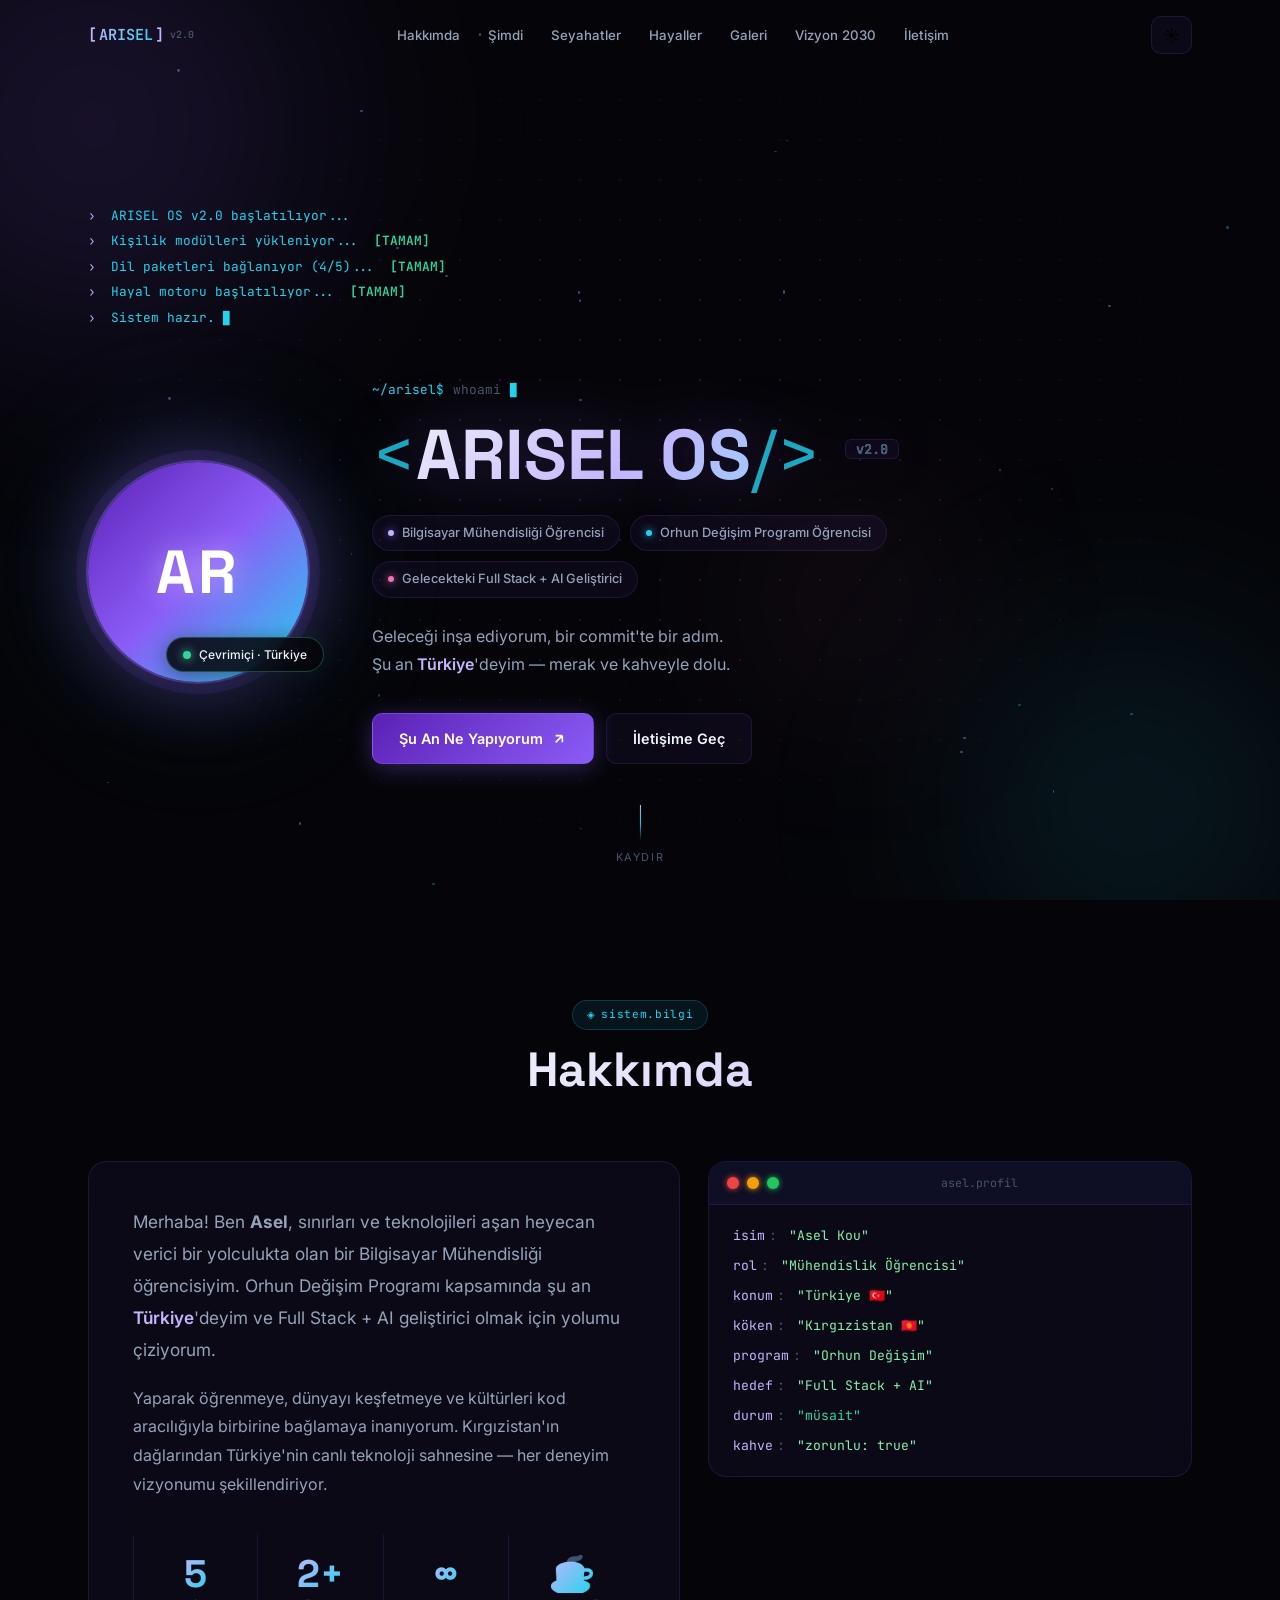
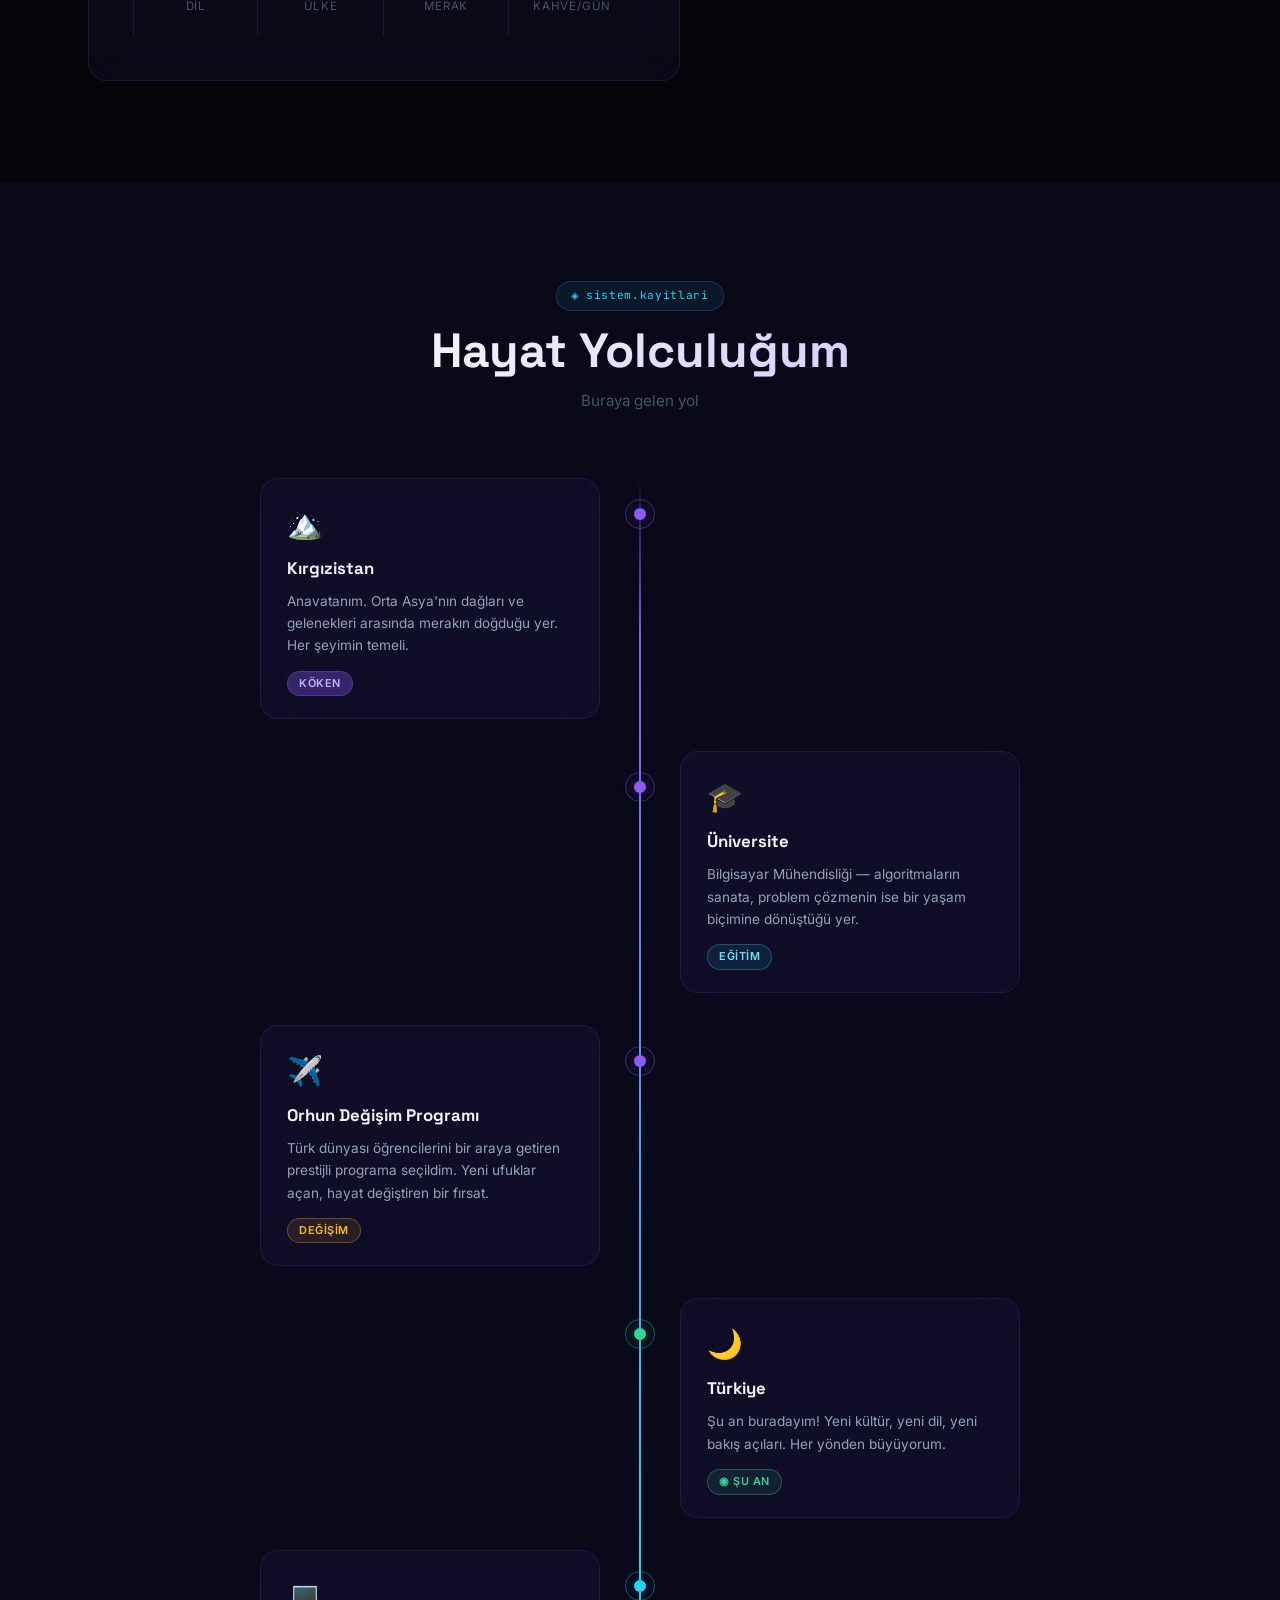
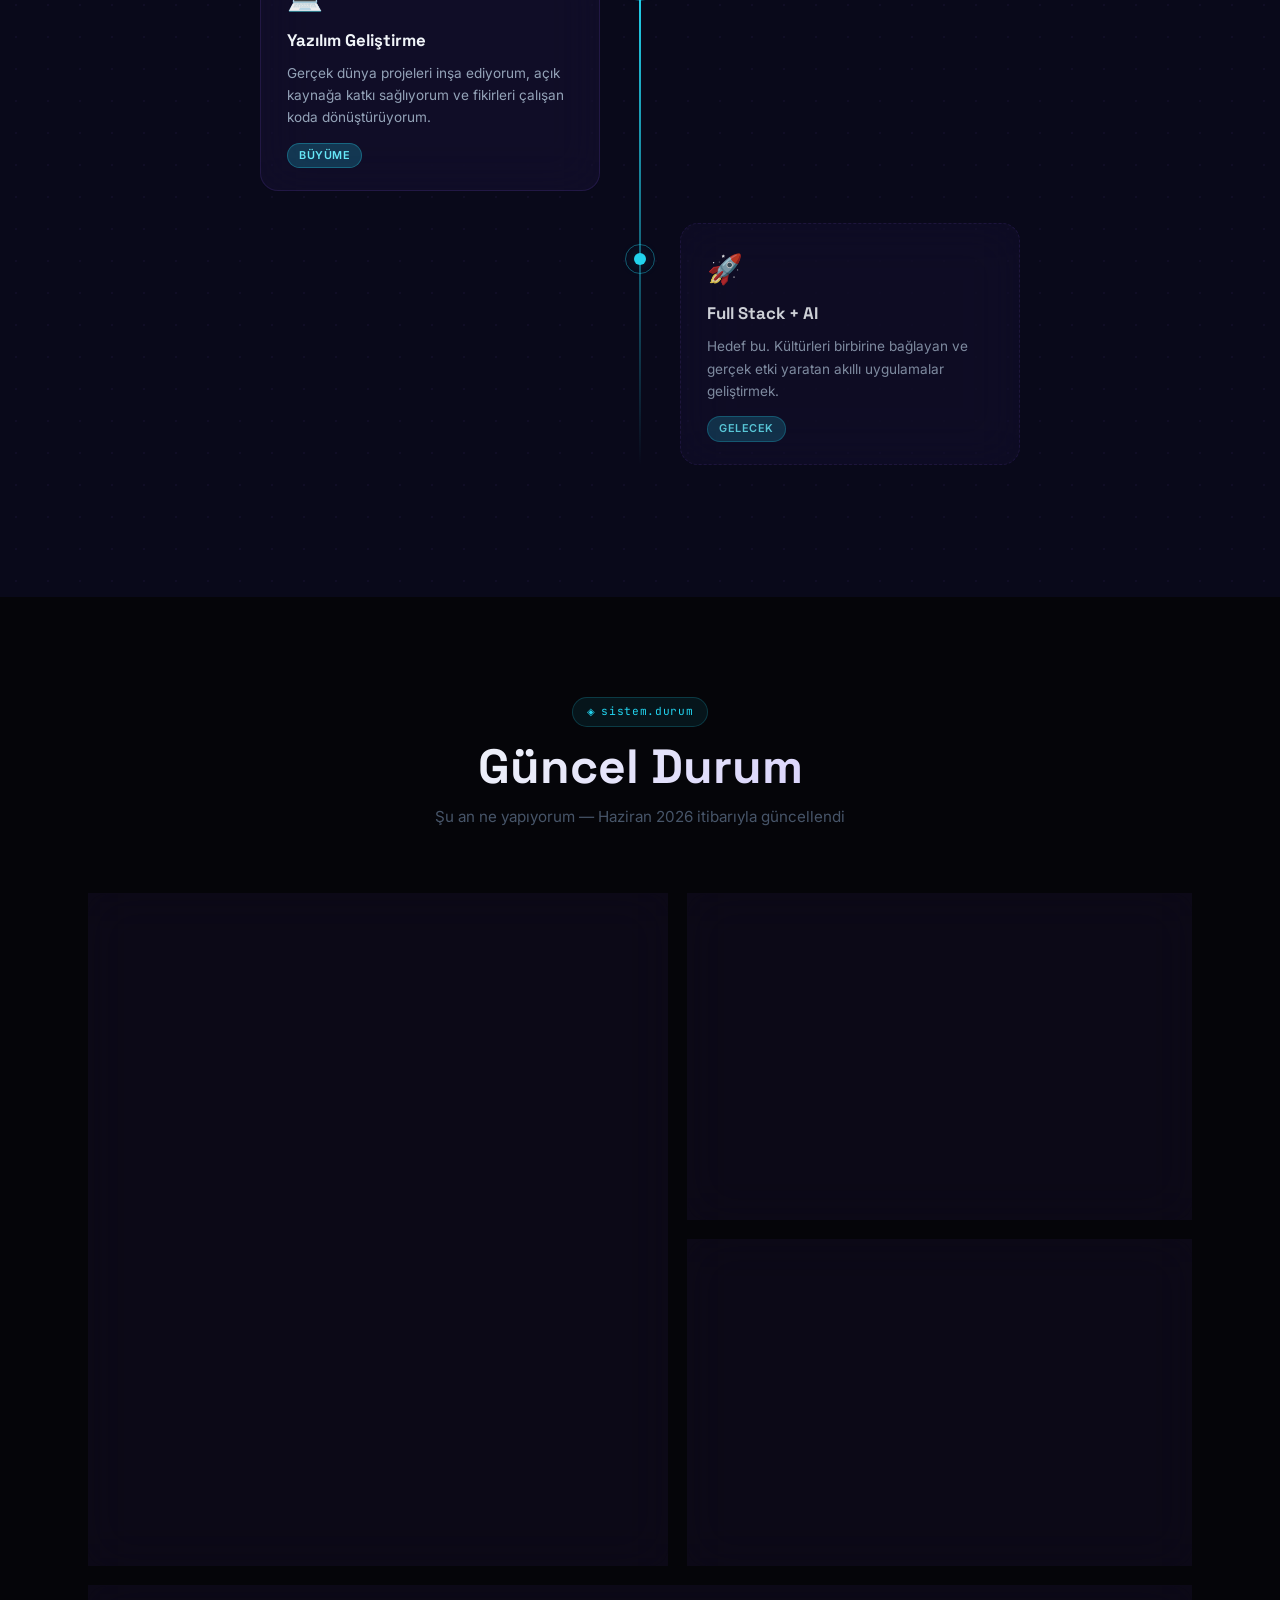
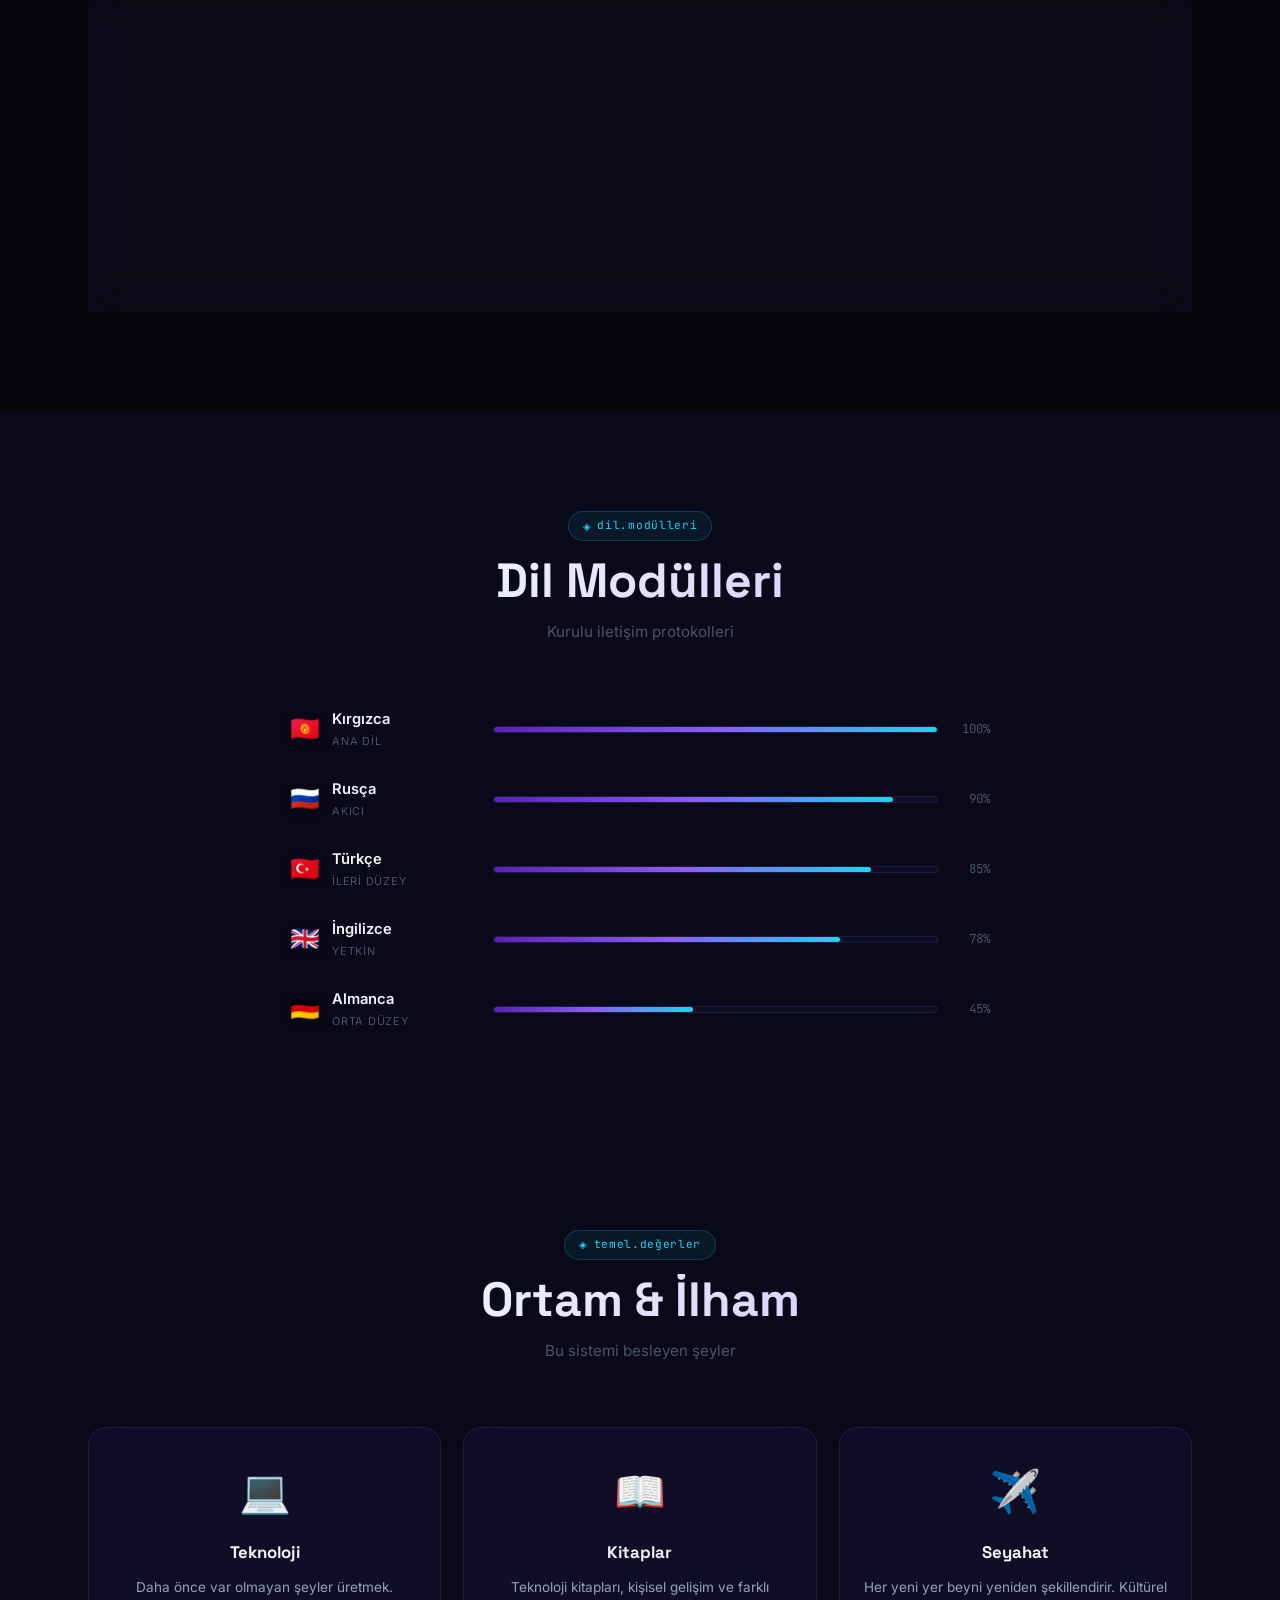
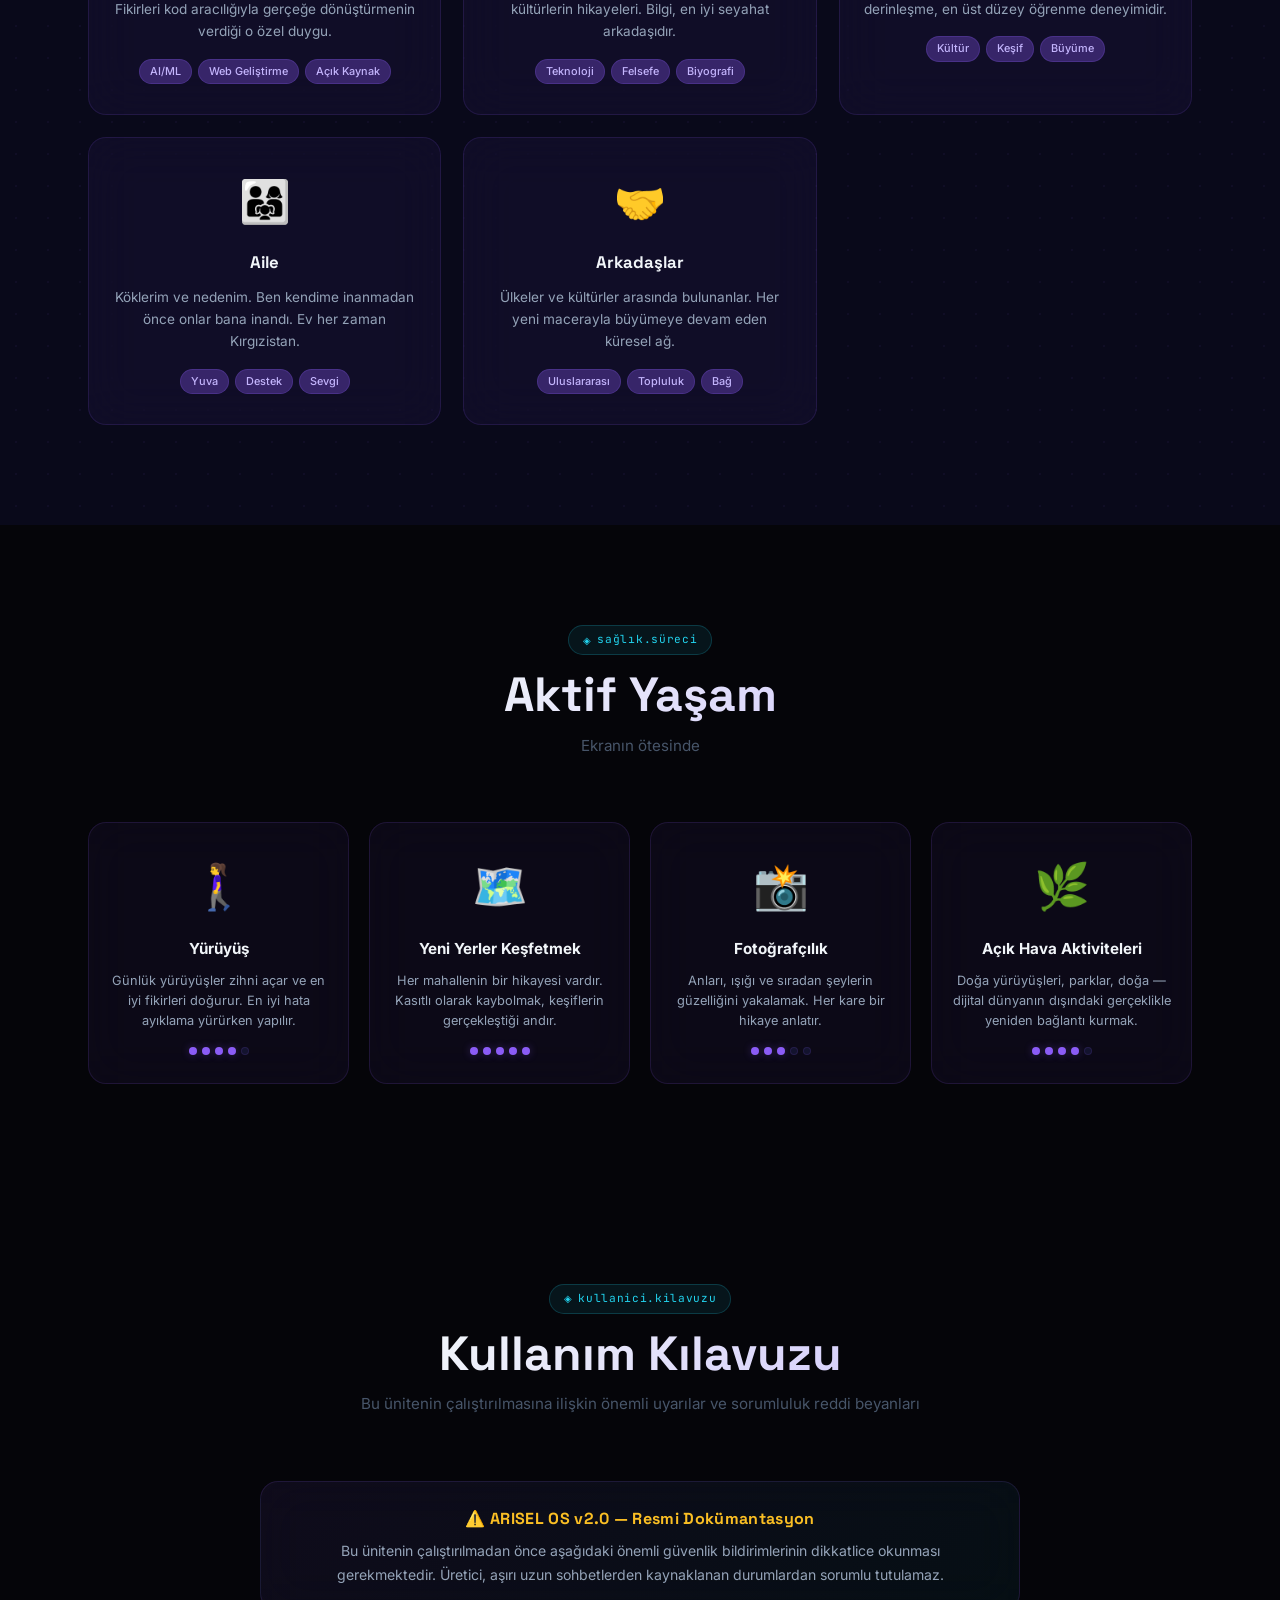
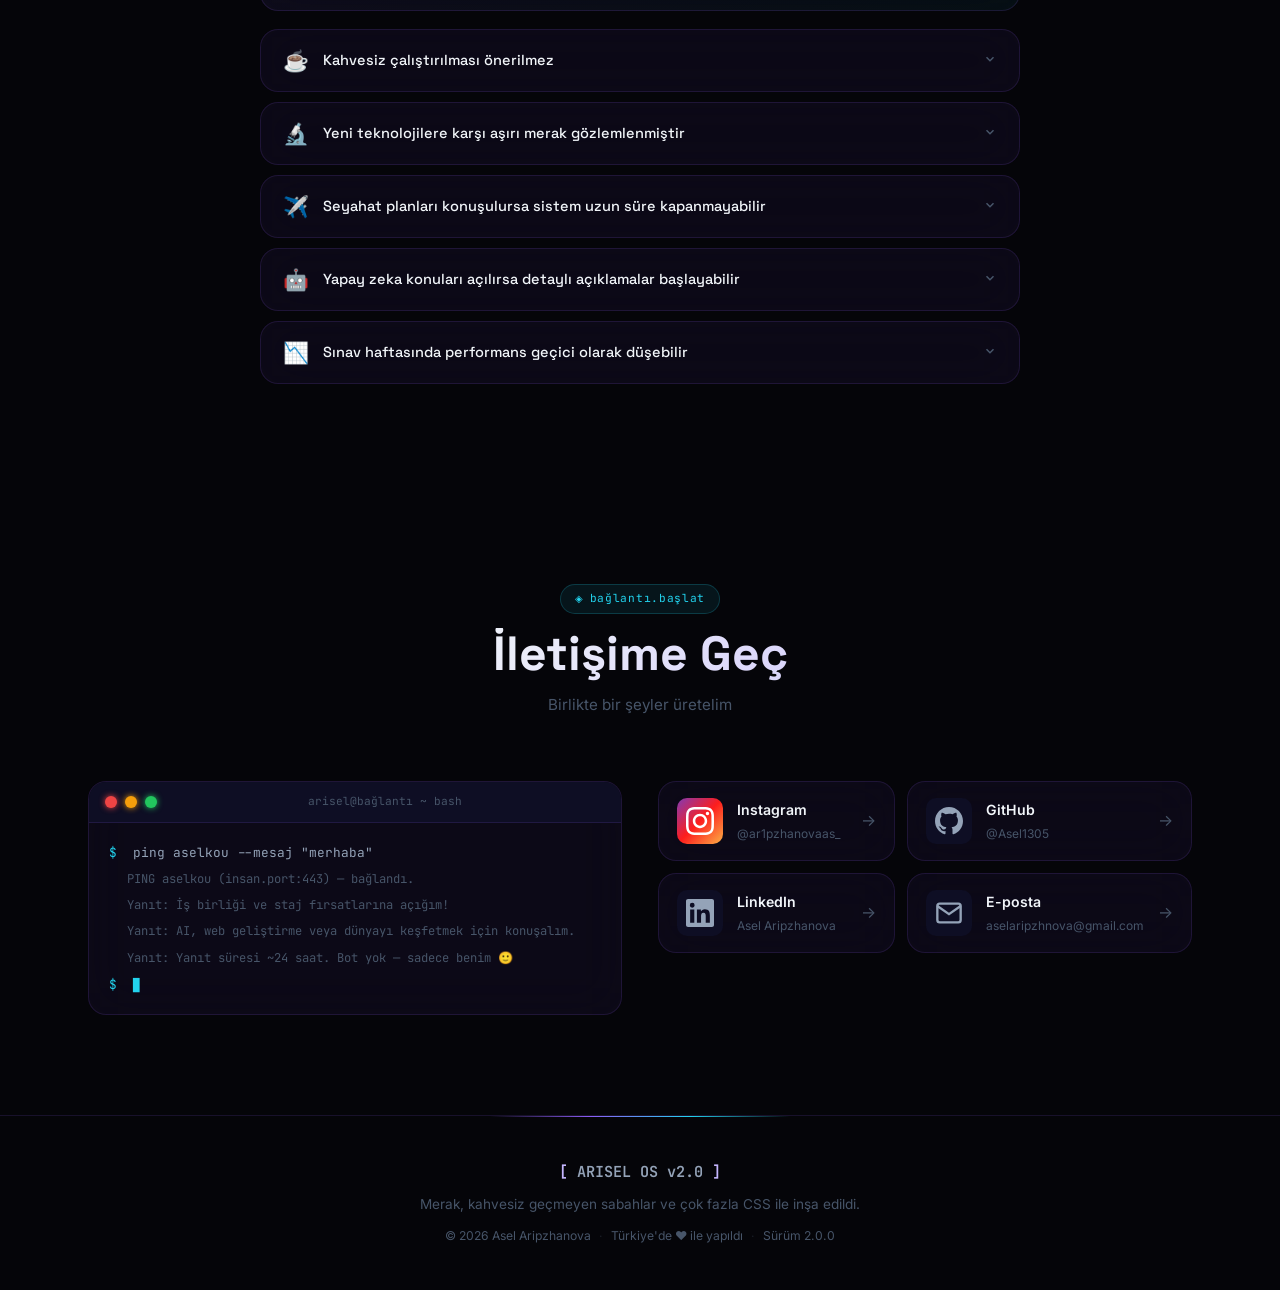
==== commit 0c3d0068: "Update all pages" ====
--- a/index.html
+++ b/index.html
@@ -14,20 +14,19 @@
     <!-- ══ NAVİGASYON ══ -->
     <nav class="navbar" id="navbar">
         <div class="nav-container">
-            <div class="nav-logo">
+            <a href="#hero" class="nav-logo">
                 <span class="logo-bracket">[</span>
                 <span class="logo-text">ARISEL</span>
                 <span class="logo-bracket">]</span>
                 <span class="logo-version">v2.0</span>
-            </div>
+            </a>
             <ul class="nav-links" id="navLinks">
-                <li><a href="#hero">Ana Sayfa</a></li>
                 <li><a href="#about">Hakkımda</a></li>
-                <li><a href="#timeline">Yolculuk</a></li>
                 <li><a href="#now">Şimdi</a></li>
-                <li><a href="#languages">Diller</a></li>
-                <li><a href="#vision">Vizyon 2030</a></li>
-                <li><a href="#manual">Kılavuz</a></li>
+                <li><a href="travels.html">Seyahatler</a></li>
+                <li><a href="dreams.html">Hayaller</a></li>
+                <li><a href="gallery.html">Galeri</a></li>
+                <li><a href="vision2030.html">Vizyon 2030</a></li>
                 <li><a href="#contact">İletişim</a></li>
             </ul>
             <div class="nav-controls">
@@ -390,110 +389,7 @@
         </div>
     </section>
 
-    <!-- ══ SEYAHATLER ══ -->
-    <section class="section" id="travels">
-        <div class="container">
-            <div class="section-header">
-                <span class="section-tag">dünya.haritası</span>
-                <h2 class="section-title">Seyahatler</h2>
-                <p class="section-subtitle">Beni şekillendiren yerler</p>
-            </div>
-            <div class="travel-count-badge reveal">
-                <span class="tc-number">7+</span>
-                <span class="tc-text">ülke gezildi</span>
-            </div>
-            <div class="travel-grid travel-grid-wide">
-                <div class="travel-card reveal">
-                    <div class="travel-visual" style="--c1:#4f1b7a;--c2:#1a0a3d;">
-                        <div class="travel-emoji">🏔️</div>
-                        <div class="travel-hover-info"><h3>Kırgızistan</h3><p>Ev ve Yürek</p></div>
-                    </div>
-                    <div class="travel-footer">
-                        <span class="travel-flag">🇰🇬</span>
-                        <span class="travel-name">Kırgızistan</span>
-                        <span class="travel-badge home">Ev</span>
-                    </div>
-                </div>
-                <div class="travel-card reveal">
-                    <div class="travel-visual" style="--c1:#7a1a1a;--c2:#3d0a0a;">
-                        <div class="travel-emoji">🕌</div>
-                        <div class="travel-hover-info"><h3>Türkiye</h3><p>Şu Anki Konum</p></div>
-                    </div>
-                    <div class="travel-footer">
-                        <span class="travel-flag">🇹🇷</span>
-                        <span class="travel-name">Türkiye</span>
-                        <span class="travel-badge current">Şu An</span>
-                    </div>
-                </div>
-                <div class="travel-card reveal">
-                    <div class="travel-visual" style="--c1:#1a2e5a;--c2:#0d1a36;">
-                        <div class="travel-emoji">🏰</div>
-                        <div class="travel-hover-info"><h3>Almanya</h3><p>Gezildi</p></div>
-                    </div>
-                    <div class="travel-footer">
-                        <span class="travel-flag">🇩🇪</span>
-                        <span class="travel-name">Almanya</span>
-                        <span class="travel-badge visited">Gezildi</span>
-                    </div>
-                </div>
-                <div class="travel-card reveal">
-                    <div class="travel-visual" style="--c1:#5a2a0d;--c2:#311608;">
-                        <div class="travel-emoji">🏯</div>
-                        <div class="travel-hover-info"><h3>Çekya</h3><p>Gezildi</p></div>
-                    </div>
-                    <div class="travel-footer">
-                        <span class="travel-flag">🇨🇿</span>
-                        <span class="travel-name">Çekya</span>
-                        <span class="travel-badge visited">Gezildi</span>
-                    </div>
-                </div>
-                <div class="travel-card reveal">
-                    <div class="travel-visual" style="--c1:#6b1a1a;--c2:#380e0e;">
-                        <div class="travel-emoji">🦅</div>
-                        <div class="travel-hover-info"><h3>Polonya</h3><p>Gezildi</p></div>
-                    </div>
-                    <div class="travel-footer">
-                        <span class="travel-flag">🇵🇱</span>
-                        <span class="travel-name">Polonya</span>
-                        <span class="travel-badge visited">Gezildi</span>
-                    </div>
-                </div>
-                <div class="travel-card reveal">
-                    <div class="travel-visual" style="--c1:#0d3d1e;--c2:#07210f;">
-                        <div class="travel-emoji">⛰️</div>
-                        <div class="travel-hover-info"><h3>İsviçre</h3><p>Gezildi</p></div>
-                    </div>
-                    <div class="travel-footer">
-                        <span class="travel-flag">🇨🇭</span>
-                        <span class="travel-name">İsviçre</span>
-                        <span class="travel-badge visited">Gezildi</span>
-                    </div>
-                </div>
-                <div class="travel-card reveal">
-                    <div class="travel-visual" style="--c1:#0d2a6b;--c2:#071540;">
-                        <div class="travel-emoji">🗼</div>
-                        <div class="travel-hover-info"><h3>Fransa</h3><p>Gezildi</p></div>
-                    </div>
-                    <div class="travel-footer">
-                        <span class="travel-flag">🇫🇷</span>
-                        <span class="travel-name">Fransa</span>
-                        <span class="travel-badge visited">Gezildi</span>
-                    </div>
-                </div>
-                <div class="travel-card reveal">
-                    <div class="travel-visual" style="--c1:#2a1a5a;--c2:#150d31;">
-                        <div class="travel-emoji">🗺️</div>
-                        <div class="travel-hover-info"><h3>Sonraki Durak</h3><p>Yakında...</p></div>
-                    </div>
-                    <div class="travel-footer">
-                        <span class="travel-flag">✈️</span>
-                        <span class="travel-name">Sonraki Durak...</span>
-                        <span class="travel-badge planned">Planlanan</span>
-                    </div>
-                </div>
-            </div>
-        </div>
-    </section>
+    <!-- Seyahatler → travels.html sayfasına taşındı -->
 
     <!-- ══ ORTAM VE İLHAM ══ -->
     <section class="section section-alt" id="inspiration">
@@ -587,99 +483,7 @@
         </div>
     </section>
 
-    <!-- ══ GELECEK VİZYONU 2030 ══ -->
-    <section class="section section-alt" id="vision">
-        <div class="container">
-            <div class="section-header">
-                <span class="section-tag">gelecek.yol.haritası</span>
-                <h2 class="section-title">Gelecek Vizyonu 2030</h2>
-                <p class="section-subtitle">Önümüzdeki yol haritası</p>
-            </div>
-            <div class="roadmap">
-                <div class="roadmap-spine"></div>
-
-                <div class="roadmap-item reveal">
-                    <div class="roadmap-node-wrap">
-                        <div class="roadmap-node"><span class="rn-icon">🔥</span></div>
-                        <span class="rn-year">2026</span>
-                    </div>
-                    <div class="roadmap-card glass-card">
-                        <h3>Full Stack Geliştirici</h3>
-                        <p>React, Node.js ve veritabanlarını öğrenmek. Sıfırdan üretime kadar tam web uygulamaları geliştirmek.</p>
-                        <div class="roadmap-chips">
-                            <span class="chip done">✓ HTML/CSS/JS</span>
-                            <span class="chip">→ React/Next.js</span>
-                            <span class="chip">→ Backend API</span>
-                        </div>
-                    </div>
-                </div>
-
-                <div class="roadmap-item reveal">
-                    <div class="roadmap-node-wrap">
-                        <div class="roadmap-node"><span class="rn-icon">🤖</span></div>
-                        <span class="rn-year">2027</span>
-                    </div>
-                    <div class="roadmap-card glass-card">
-                        <h3>AI Projeleri</h3>
-                        <p>Yapay zeka destekli uygulamalar geliştirmek. Mühendislik becerilerini makine öğrenmesi modelleriyle birleştirmek.</p>
-                        <div class="roadmap-chips">
-                            <span class="chip">→ Python/ML</span>
-                            <span class="chip">→ LLM API'leri</span>
-                            <span class="chip">→ AI Ürünleri</span>
-                        </div>
-                    </div>
-                </div>
-
-                <div class="roadmap-item reveal">
-                    <div class="roadmap-node-wrap">
-                        <div class="roadmap-node"><span class="rn-icon">🌍</span></div>
-                        <span class="rn-year">2028</span>
-                    </div>
-                    <div class="roadmap-card glass-card">
-                        <h3>Uluslararası Kariyer</h3>
-                        <p>Küresel ekiplerle çalışmak. Teknoloji çözümlerine çok kültürlü bir bakış açısı katmak.</p>
-                        <div class="roadmap-chips">
-                            <span class="chip">→ Uluslararası İş</span>
-                            <span class="chip">→ Uzaktan Çalışma</span>
-                            <span class="chip">→ Küresel Etki</span>
-                        </div>
-                    </div>
-                </div>
-
-                <div class="roadmap-item reveal">
-                    <div class="roadmap-node-wrap">
-                        <div class="roadmap-node"><span class="rn-icon">📚</span></div>
-                        <span class="rn-year">2029</span>
-                    </div>
-                    <div class="roadmap-card glass-card">
-                        <h3>Sürekli Öğrenme</h3>
-                        <p>Almanca'yı öğrenmek. Yeni teknolojileri keşfetmek. Belki bir yüksek lisans derecesi?</p>
-                        <div class="roadmap-chips">
-                            <span class="chip">→ Almanca C1</span>
-                            <span class="chip">→ Yüksek Lisans?</span>
-                            <span class="chip">→ Sertifikalar</span>
-                        </div>
-                    </div>
-                </div>
-
-                <div class="roadmap-item reveal">
-                    <div class="roadmap-node-wrap">
-                        <div class="roadmap-node glow-node"><span class="rn-icon">✨</span></div>
-                        <span class="rn-year">2030</span>
-                    </div>
-                    <div class="roadmap-card glass-card vision-final">
-                        <h3>Seyahat Hedefleri &amp; Hayal Hayatı</h3>
-                        <p>10'dan fazla ülke gezmek. Farklı şehirlerden çalışmak. Anlamlı projeler üretmek ve her yerde insanlarla bağ kurmak.</p>
-                        <div class="roadmap-chips">
-                            <span class="chip">→ Avrupa Turu</span>
-                            <span class="chip">→ Asya Gezisi</span>
-                            <span class="chip">→ Hayal Gerçek ✨</span>
-                        </div>
-                    </div>
-                </div>
-            </div>
-        </div>
-    </section>
+    <!-- Vizyon 2030 → vision2030.html sayfasına taşındı -->
 
     <!-- ══ KULLANIM KILAVUZU ══ -->
     <section class="section" id="manual">
@@ -750,54 +554,7 @@
         </div>
     </section>
 
-    <!-- ══ GALERİ ══ -->
-    <section class="section section-alt" id="gallery">
-        <div class="container">
-            <div class="section-header">
-                <span class="section-tag">bellek.bankası</span>
-                <h2 class="section-title">Galeri</h2>
-                <p class="section-subtitle">Yolculuğun anlık görüntüleri — gerçek fotoğraflar yakında gelecek</p>
-            </div>
-            <div class="gallery-grid">
-                <div class="gallery-item reveal" style="--d:0ms">
-                    <div class="gallery-ph" style="--gc1:#2d1060;--gc2:#130830;">
-                        <span class="gallery-em">🏔️</span>
-                        <span class="gallery-cap">Kırgızistan Dağları</span>
-                    </div>
-                </div>
-                <div class="gallery-item tall reveal" style="--d:100ms">
-                    <div class="gallery-ph" style="--gc1:#0d3b6e;--gc2:#071c33;">
-                        <span class="gallery-em">🌃</span>
-                        <span class="gallery-cap">Şehir Geceleri</span>
-                    </div>
-                </div>
-                <div class="gallery-item reveal" style="--d:200ms">
-                    <div class="gallery-ph" style="--gc1:#6e0d0d;--gc2:#330707;">
-                        <span class="gallery-em">🕌</span>
-                        <span class="gallery-cap">Türk Mimarisi</span>
-                    </div>
-                </div>
-                <div class="gallery-item reveal" style="--d:300ms">
-                    <div class="gallery-ph" style="--gc1:#0d4a2e;--gc2:#072215;">
-                        <span class="gallery-em">💻</span>
-                        <span class="gallery-cap">Kodlama Seansları</span>
-                    </div>
-                </div>
-                <div class="gallery-item tall reveal" style="--d:400ms">
-                    <div class="gallery-ph" style="--gc1:#4a3d0d;--gc2:#221c07;">
-                        <span class="gallery-em">🌅</span>
-                        <span class="gallery-cap">Gün Doğumu Maceraları</span>
-                    </div>
-                </div>
-                <div class="gallery-item reveal" style="--d:500ms">
-                    <div class="gallery-ph" style="--gc1:#3d0d4a;--gc2:#1c0722;">
-                        <span class="gallery-em">📸</span>
-                        <span class="gallery-cap">Fotoğraf Anları</span>
-                    </div>
-                </div>
-            </div>
-        </div>
-    </section>
+    <!-- Galeri → gallery.html sayfasına taşındı -->
 
     <!-- ══ İLETİŞİM ══ -->
     <section class="section" id="contact">
--- a/style.css
+++ b/style.css
@@ -80,6 +80,19 @@
     --shadow-v:  0 0 30px rgba(139,92,246,0.18);
     --shadow-c:  0 0 30px rgba(34,211,238,0.12);
     --shadow-card: 0 4px 24px rgba(0,0,0,0.1);
+
+    /* Açık modda okunabilirlik için renkler koyulaştırılıyor */
+    --violet:   #6d28d9;
+    --violet-l: #5b21b6;
+    --violet-d: #4c1d95;
+    --violet-g: rgba(109,40,217,0.12);
+    --cyan:     #0e7490;
+    --cyan-l:   #0c6880;
+    --cyan-g:   rgba(14,116,144,0.12);
+    --pink:     #be185d;
+    --pink-g:   rgba(190,24,93,0.1);
+    --amber:    #b45309;
+    --green:    #047857;
 }
 
 /* ════════════════════════════
@@ -1162,3 +1175,313 @@
     .about-stats .stat-item:nth-child(3) { border-left:1px solid var(--border); }
     .contact-links { grid-template-columns:1fr; }
 }
+
+/* ════════════════════════════════════════════════
+   ÇOKLU SAYFA YAPISI — Tüm sayfalarda ortak
+════════════════════════════════════════════════ */
+
+/* Ekmek kırıntısı */
+.breadcrumb {
+    display:flex; align-items:center; gap:8px;
+    font-family:'JetBrains Mono',monospace; font-size:0.75rem;
+    color:var(--txt3); margin-bottom:16px; justify-content:center;
+}
+.breadcrumb a { color:var(--txt3); transition:color var(--t) var(--ease); }
+.breadcrumb a:hover { color:var(--violet-l); }
+.breadcrumb .bc-sep { color:var(--border-h); }
+.breadcrumb .bc-cur { color:var(--violet-l); }
+
+/* İç sayfa hero (ana hero'dan daha küçük) */
+.page-hero {
+    min-height:52vh;
+    display:flex; align-items:center; justify-content:center;
+    position:relative; overflow:hidden;
+    padding:calc(var(--nav) + 60px) 0 80px;
+    text-align:center;
+}
+.page-hero-bg { position:absolute; inset:0; z-index:0; pointer-events:none; }
+.page-hero-content {
+    position:relative; z-index:1;
+    max-width:680px; margin:0 auto; padding:0 28px;
+}
+.page-hero-tag {
+    display:inline-flex; align-items:center; gap:6px;
+    font-family:'JetBrains Mono',monospace; font-size:0.7rem;
+    color:var(--cyan); background:rgba(34,211,238,0.08);
+    border:1px solid rgba(34,211,238,0.2);
+    padding:5px 14px; border-radius:20px;
+    margin-bottom:16px; letter-spacing:0.06em;
+}
+.page-hero-tag::before { content:'◈'; font-size:0.6rem; }
+.page-hero-title {
+    font-family:'Space Grotesk',sans-serif;
+    font-size:clamp(2.6rem,5.5vw,4rem); font-weight:800; line-height:1.05;
+    background:linear-gradient(135deg, var(--txt) 0%, var(--violet-l) 50%, var(--cyan-l) 100%);
+    -webkit-background-clip:text; -webkit-text-fill-color:transparent; background-clip:text;
+    margin-bottom:16px;
+}
+.page-hero-subtitle { color:var(--txt2); font-size:1rem; line-height:1.7; }
+
+/* Hızlı istatistikler çubuğu */
+.quick-stats {
+    display:flex; justify-content:center; gap:48px; flex-wrap:wrap;
+    padding:28px 0;
+    border-top:1px solid var(--border); border-bottom:1px solid var(--border);
+    margin-bottom:64px;
+}
+.quick-stat { text-align:center; }
+.qs-number {
+    font-family:'Space Grotesk',sans-serif; font-size:2.4rem; font-weight:800; line-height:1;
+    background:linear-gradient(135deg, var(--violet-l), var(--cyan));
+    -webkit-background-clip:text; -webkit-text-fill-color:transparent; background-clip:text;
+    display:block; margin-bottom:4px;
+}
+.qs-label { font-size:0.72rem; color:var(--txt3); text-transform:uppercase; letter-spacing:0.08em; }
+
+/* ── SEYAHATLER SAYFASI ── */
+.visits-grid { display:grid; grid-template-columns:repeat(3,1fr); gap:24px; }
+
+.visit-card { overflow:hidden; }
+.visit-visual {
+    height:210px; position:relative;
+    background:linear-gradient(145deg, var(--c1), var(--c2));
+    display:flex; align-items:center; justify-content:center; overflow:hidden;
+}
+.visit-visual::before {
+    content:''; position:absolute; inset:0;
+    background:radial-gradient(circle at 50% 40%, rgba(139,92,246,0.12), transparent 70%);
+}
+.v-emoji {
+    font-size:4rem; z-index:1; position:relative;
+    filter:drop-shadow(0 6px 16px rgba(0,0,0,0.5));
+    transition:transform var(--t) var(--ease);
+}
+.visit-card:hover .v-emoji { transform:scale(1.3) translateY(-6px); }
+.visit-overlay {
+    position:absolute; bottom:0; left:0; right:0;
+    background:linear-gradient(to top, rgba(0,0,0,0.7) 0%, transparent 100%);
+    padding:16px 18px; display:flex; align-items:center; gap:10px;
+}
+.visit-flag { font-size:1.4rem; }
+.visit-country-label { color:#fff; font-weight:700; font-size:0.95rem; font-family:'Space Grotesk',sans-serif; }
+.visit-body { padding:20px 22px; }
+.visit-year {
+    font-family:'JetBrains Mono',monospace; font-size:0.7rem;
+    color:var(--cyan); display:block; margin-bottom:8px; letter-spacing:0.06em;
+}
+.visit-desc { color:var(--txt2); font-size:0.85rem; line-height:1.7; margin-bottom:14px; }
+.visit-highlights { display:flex; flex-wrap:wrap; gap:6px; }
+.visit-hl {
+    font-size:0.68rem; padding:3px 10px;
+    background:var(--violet-g); color:var(--violet-l);
+    border:1px solid rgba(139,92,246,0.25); border-radius:20px; font-weight:500;
+}
+
+/* ── HAYALLER SAYFASI ── */
+.dreams-intro { max-width:640px; margin:0 auto 48px; text-align:center; color:var(--txt2); font-size:0.95rem; line-height:1.8; }
+.dreams-grid { display:grid; grid-template-columns:1fr 1fr; gap:28px; }
+
+.dream-card { overflow:hidden; transition:transform var(--t) var(--ease); }
+.dream-card:hover { transform:translateY(-6px); }
+
+.dream-image {
+    height:300px; position:relative;
+    background:linear-gradient(145deg, var(--c1), var(--c2));
+    display:flex; align-items:center; justify-content:center; overflow:hidden;
+}
+.dream-img-bg {
+    position:absolute; font-size:14rem; opacity:0.1;
+    transform:rotate(-15deg) translateY(20%);
+    filter:grayscale(0.3); pointer-events:none; user-select:none;
+}
+.dream-img-center {
+    position:relative; z-index:1;
+    display:flex; flex-direction:column; align-items:center; gap:10px;
+}
+.dream-main-em { font-size:5.5rem; filter:drop-shadow(0 6px 24px rgba(0,0,0,0.6)); }
+.dream-flag-em { font-size:2.2rem; }
+.dream-ph-label {
+    background:rgba(0,0,0,0.45); backdrop-filter:blur(10px);
+    border:1px solid rgba(255,255,255,0.1); border-radius:20px;
+    padding:5px 14px; font-size:0.68rem;
+    color:rgba(255,255,255,0.55); font-family:'JetBrains Mono',monospace;
+    margin-top:4px;
+}
+
+.dream-body { padding:28px 26px; }
+.dream-head { display:flex; align-items:flex-start; justify-content:space-between; margin-bottom:12px; gap:12px; }
+.dream-country-name {
+    font-family:'Space Grotesk',sans-serif; font-size:1.4rem; font-weight:800; line-height:1.1;
+}
+.dream-rank {
+    background:var(--violet-g); color:var(--violet-l);
+    border:1px solid rgba(139,92,246,0.3);
+    border-radius:20px; padding:4px 12px; font-size:0.7rem;
+    font-weight:700; text-transform:uppercase; letter-spacing:0.06em;
+    white-space:nowrap;
+}
+.dream-loc {
+    font-family:'JetBrains Mono',monospace; font-size:0.72rem;
+    color:var(--txt3); margin-bottom:14px;
+    display:flex; align-items:center; gap:6px;
+}
+.dream-desc { color:var(--txt2); font-size:0.88rem; line-height:1.75; margin-bottom:18px; }
+.dream-why-block {
+    background:rgba(34,211,238,0.05); border:1px solid rgba(34,211,238,0.12);
+    border-radius:var(--r-sm); padding:14px 16px; margin-bottom:16px;
+}
+.dream-why-label {
+    font-size:0.68rem; font-weight:700; text-transform:uppercase;
+    letter-spacing:0.1em; color:var(--cyan); margin-bottom:6px;
+}
+.dream-why-text { color:var(--txt2); font-size:0.84rem; line-height:1.65; }
+.dream-tags { display:flex; flex-wrap:wrap; gap:6px; }
+.dream-tag {
+    font-size:0.68rem; padding:3px 10px;
+    background:var(--cyan-g); color:var(--cyan-l);
+    border:1px solid rgba(34,211,238,0.22); border-radius:20px; font-weight:500;
+}
+
+.travel-goals-grid { display:grid; grid-template-columns:repeat(3,1fr); gap:18px; margin-top:32px; }
+.tg-item {
+    padding:22px 18px; text-align:center;
+    border-radius:var(--r); background:var(--surface);
+    border:1px solid var(--border);
+    transition:all var(--t) var(--ease);
+}
+.tg-item:hover { border-color:var(--violet); transform:translateY(-4px); box-shadow:var(--shadow-v); }
+.tg-emoji { font-size:2rem; margin-bottom:10px; display:block; }
+.tg-text { font-size:0.83rem; color:var(--txt2); line-height:1.6; }
+
+/* ── GALERİ SAYFASI ── */
+.gallery-cats {
+    display:flex; justify-content:center; gap:10px; flex-wrap:wrap; margin-bottom:40px;
+}
+.gcat {
+    padding:7px 20px; border-radius:20px; font-size:0.83rem; font-weight:500;
+    border:1px solid var(--border); color:var(--txt2); background:var(--surface);
+    cursor:pointer; transition:all var(--t) var(--ease);
+}
+.gcat.active, .gcat:hover { background:var(--violet-g); border-color:var(--violet); color:var(--violet-l); }
+
+.gallery-full-grid {
+    display:grid;
+    grid-template-columns:repeat(4,1fr);
+    grid-auto-rows:180px; gap:14px;
+}
+.gfi {
+    border-radius:var(--r); overflow:hidden;
+    border:1px solid var(--border); cursor:pointer;
+    transition:all var(--t) var(--ease); position:relative;
+}
+.gfi:hover { transform:scale(1.03); border-color:var(--violet); box-shadow:var(--shadow-v); z-index:1; }
+.gfi.tall { grid-row:span 2; }
+.gfi.wide { grid-column:span 2; }
+.gfi-inner {
+    width:100%; height:100%;
+    background:linear-gradient(145deg, var(--gc1), var(--gc2));
+    display:flex; flex-direction:column; align-items:center; justify-content:center; gap:10px;
+}
+.gfi-em {
+    font-size:2.8rem; filter:drop-shadow(0 4px 12px rgba(0,0,0,0.4));
+    transition:transform var(--t) var(--ease);
+}
+.gfi:hover .gfi-em { transform:scale(1.3) rotate(5deg); }
+.gfi-cap { font-size:0.75rem; color:rgba(255,255,255,0.5); text-align:center; padding:0 16px; }
+.gfi-ph-badge {
+    position:absolute; bottom:10px; right:10px;
+    background:rgba(0,0,0,0.5); backdrop-filter:blur(8px);
+    border-radius:8px; padding:4px 8px;
+    font-size:0.62rem; color:rgba(255,255,255,0.45);
+    font-family:'JetBrains Mono',monospace;
+}
+
+/* ── VİZYON 2030 SAYFASI ── */
+.vision-page-stats { display:grid; grid-template-columns:repeat(4,1fr); gap:20px; margin-bottom:60px; }
+.vps-card {
+    padding:28px 20px; text-align:center;
+    transition:transform var(--t) var(--ease);
+}
+.vps-card:hover { transform:translateY(-5px); }
+.vps-icon { font-size:2.2rem; margin-bottom:10px; display:block; }
+.vps-number {
+    font-family:'Space Grotesk',sans-serif; font-size:2.6rem; font-weight:800; display:block; line-height:1;
+    background:linear-gradient(135deg, var(--violet-l), var(--cyan));
+    -webkit-background-clip:text; -webkit-text-fill-color:transparent; background-clip:text;
+    margin-bottom:4px;
+}
+.vps-label { font-size:0.72rem; color:var(--txt3); text-transform:uppercase; letter-spacing:0.08em; }
+
+.stack-label {
+    font-family:'Space Grotesk',sans-serif; font-size:1.3rem; font-weight:700;
+    margin-bottom:20px; display:flex; align-items:center; gap:12px;
+}
+.stack-label::after { content:''; flex:1; height:1px; background:linear-gradient(to right,var(--border),transparent); }
+
+.tech-grid { display:grid; grid-template-columns:repeat(6,1fr); gap:12px; margin-bottom:48px; }
+.tech-item {
+    padding:20px 12px; text-align:center;
+    transition:all var(--t) var(--ease);
+    border-radius:var(--r); background:var(--surface);
+    border:1px solid var(--border);
+}
+.tech-item:hover { transform:translateY(-5px); border-color:var(--violet); box-shadow:var(--shadow-v); }
+.tech-em { font-size:2rem; display:block; margin-bottom:8px; }
+.tech-name { font-size:0.78rem; font-weight:600; margin-bottom:4px; }
+.tech-st { font-size:0.62rem; font-family:'JetBrains Mono',monospace; }
+.tech-st.done     { color:var(--green); }
+.tech-st.active   { color:var(--cyan); }
+.tech-st.learning { color:var(--violet-l); }
+.tech-st.goal     { color:var(--amber); }
+
+.project-vision-grid { display:grid; grid-template-columns:1fr 1fr; gap:22px; }
+.pv-card { padding:28px; transition:transform var(--t) var(--ease); }
+.pv-card:hover { transform:translateY(-5px); }
+.pv-icon { font-size:2.5rem; margin-bottom:14px; display:block; }
+.pv-title { font-family:'Space Grotesk',sans-serif; font-size:1.1rem; font-weight:700; margin-bottom:8px; }
+.pv-desc { color:var(--txt2); font-size:0.85rem; line-height:1.7; margin-bottom:16px; }
+.pv-stack { display:flex; flex-wrap:wrap; gap:6px; }
+.pv-tech {
+    font-size:0.68rem; padding:3px 10px;
+    background:var(--surface); border:1px solid var(--border);
+    border-radius:20px; color:var(--txt2); font-family:'JetBrains Mono',monospace;
+    transition:all var(--t) var(--ease);
+}
+.pv-tech:hover { border-color:var(--violet); color:var(--violet-l); }
+
+.growth-grid { display:grid; grid-template-columns:repeat(3,1fr); gap:20px; }
+.growth-card { padding:24px; text-align:center; transition:transform var(--t) var(--ease); }
+.growth-card:hover { transform:translateY(-5px); }
+.growth-em { font-size:2.2rem; margin-bottom:12px; display:block; }
+.growth-title { font-family:'Space Grotesk',sans-serif; font-weight:700; margin-bottom:8px; }
+.growth-text { color:var(--txt2); font-size:0.83rem; line-height:1.65; }
+
+/* Sayfa aktif nav bağlantısı (URL tabanlı) */
+.nav-links a.page-active {
+    color:var(--violet-l);
+    background:var(--surface-h);
+}
+
+/* ── ÇOKLU SAYFA RESPONSIVE ── */
+@media (max-width:768px) {
+    .visits-grid          { grid-template-columns:1fr; }
+    .dreams-grid          { grid-template-columns:1fr; }
+    .travel-goals-grid    { grid-template-columns:repeat(2,1fr); }
+    .gallery-full-grid    { grid-template-columns:repeat(2,1fr); }
+    .gfi.wide             { grid-column:span 1; }
+    .gfi.tall             { grid-row:span 1; }
+    .vision-page-stats    { grid-template-columns:repeat(2,1fr); }
+    .tech-grid            { grid-template-columns:repeat(3,1fr); }
+    .project-vision-grid  { grid-template-columns:1fr; }
+    .growth-grid          { grid-template-columns:1fr; }
+    .quick-stats          { gap:28px; }
+    .dream-image          { height:240px; }
+}
+
+@media (max-width:480px) {
+    .gallery-full-grid    { grid-template-columns:1fr; }
+    .tech-grid            { grid-template-columns:repeat(2,1fr); }
+    .vision-page-stats    { grid-template-columns:repeat(2,1fr); }
+    .travel-goals-grid    { grid-template-columns:1fr; }
+    .quick-stats          { gap:16px; flex-wrap:wrap; }
+}
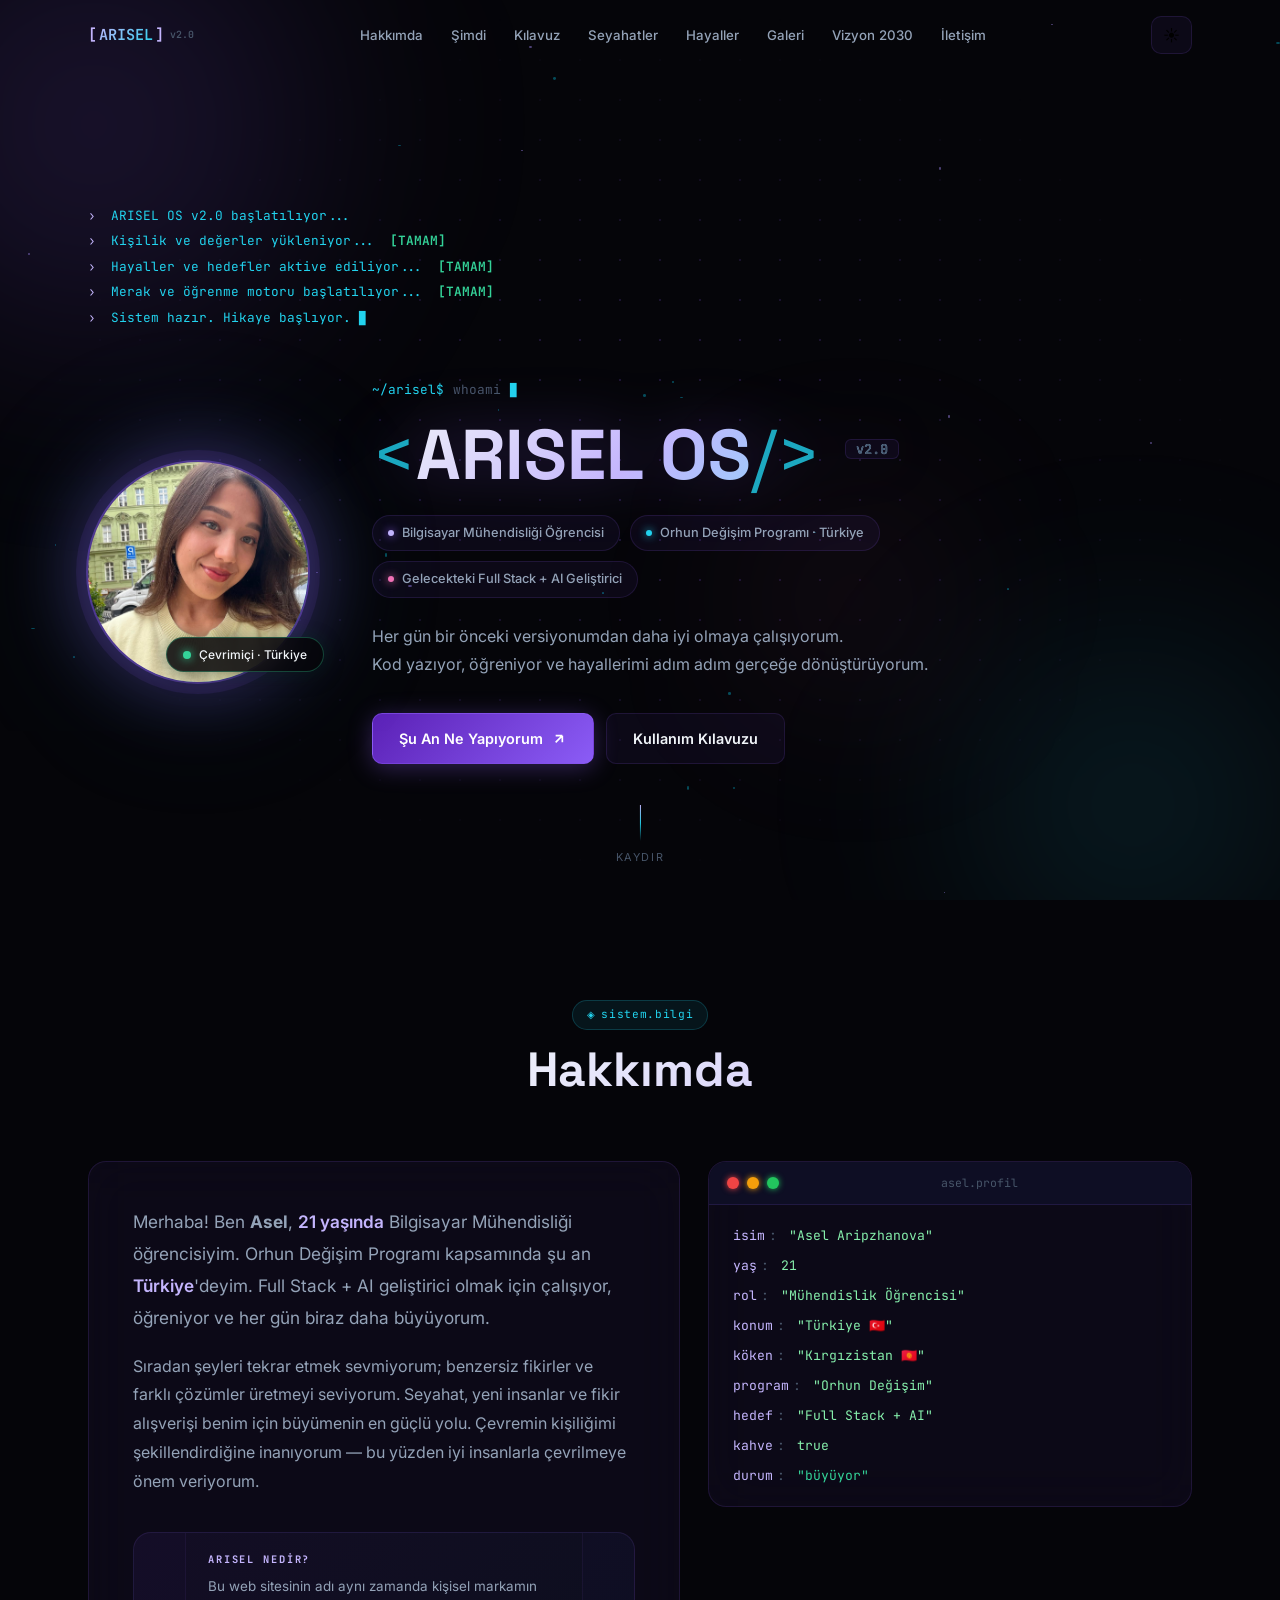
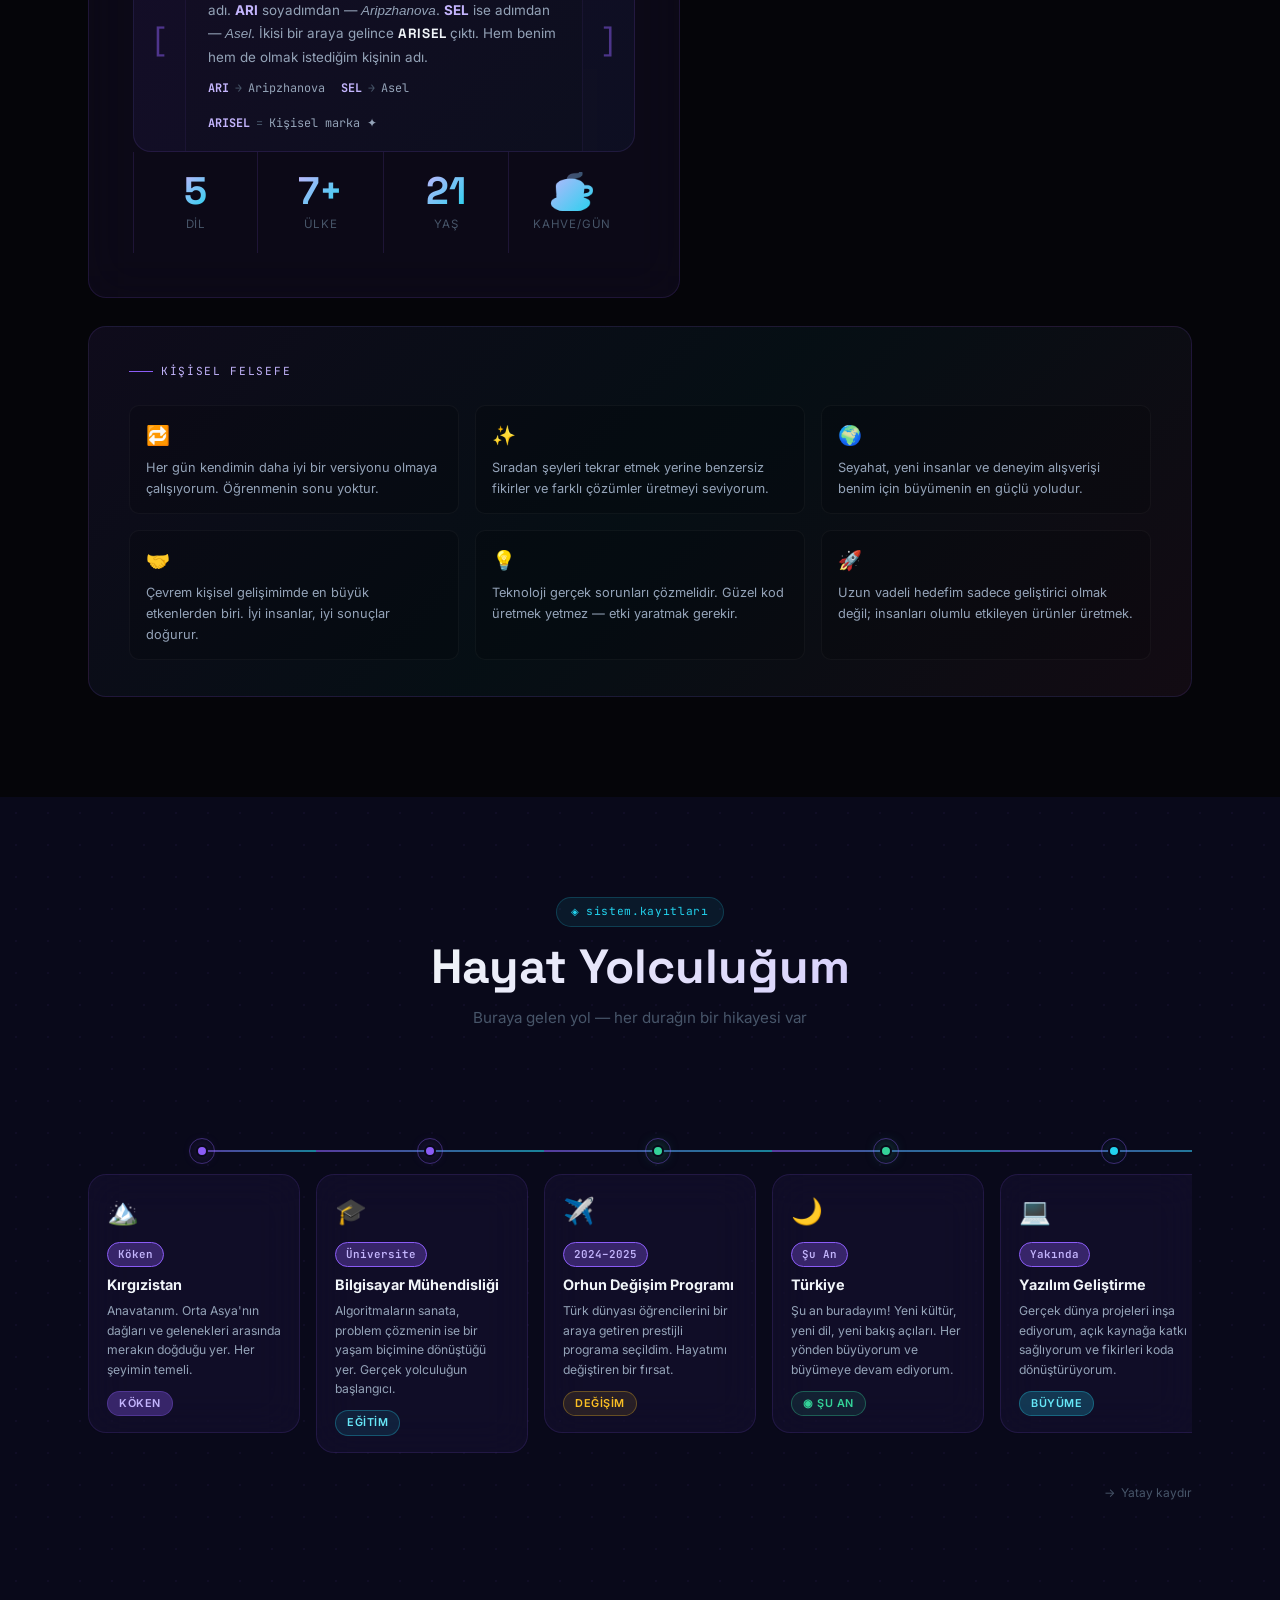
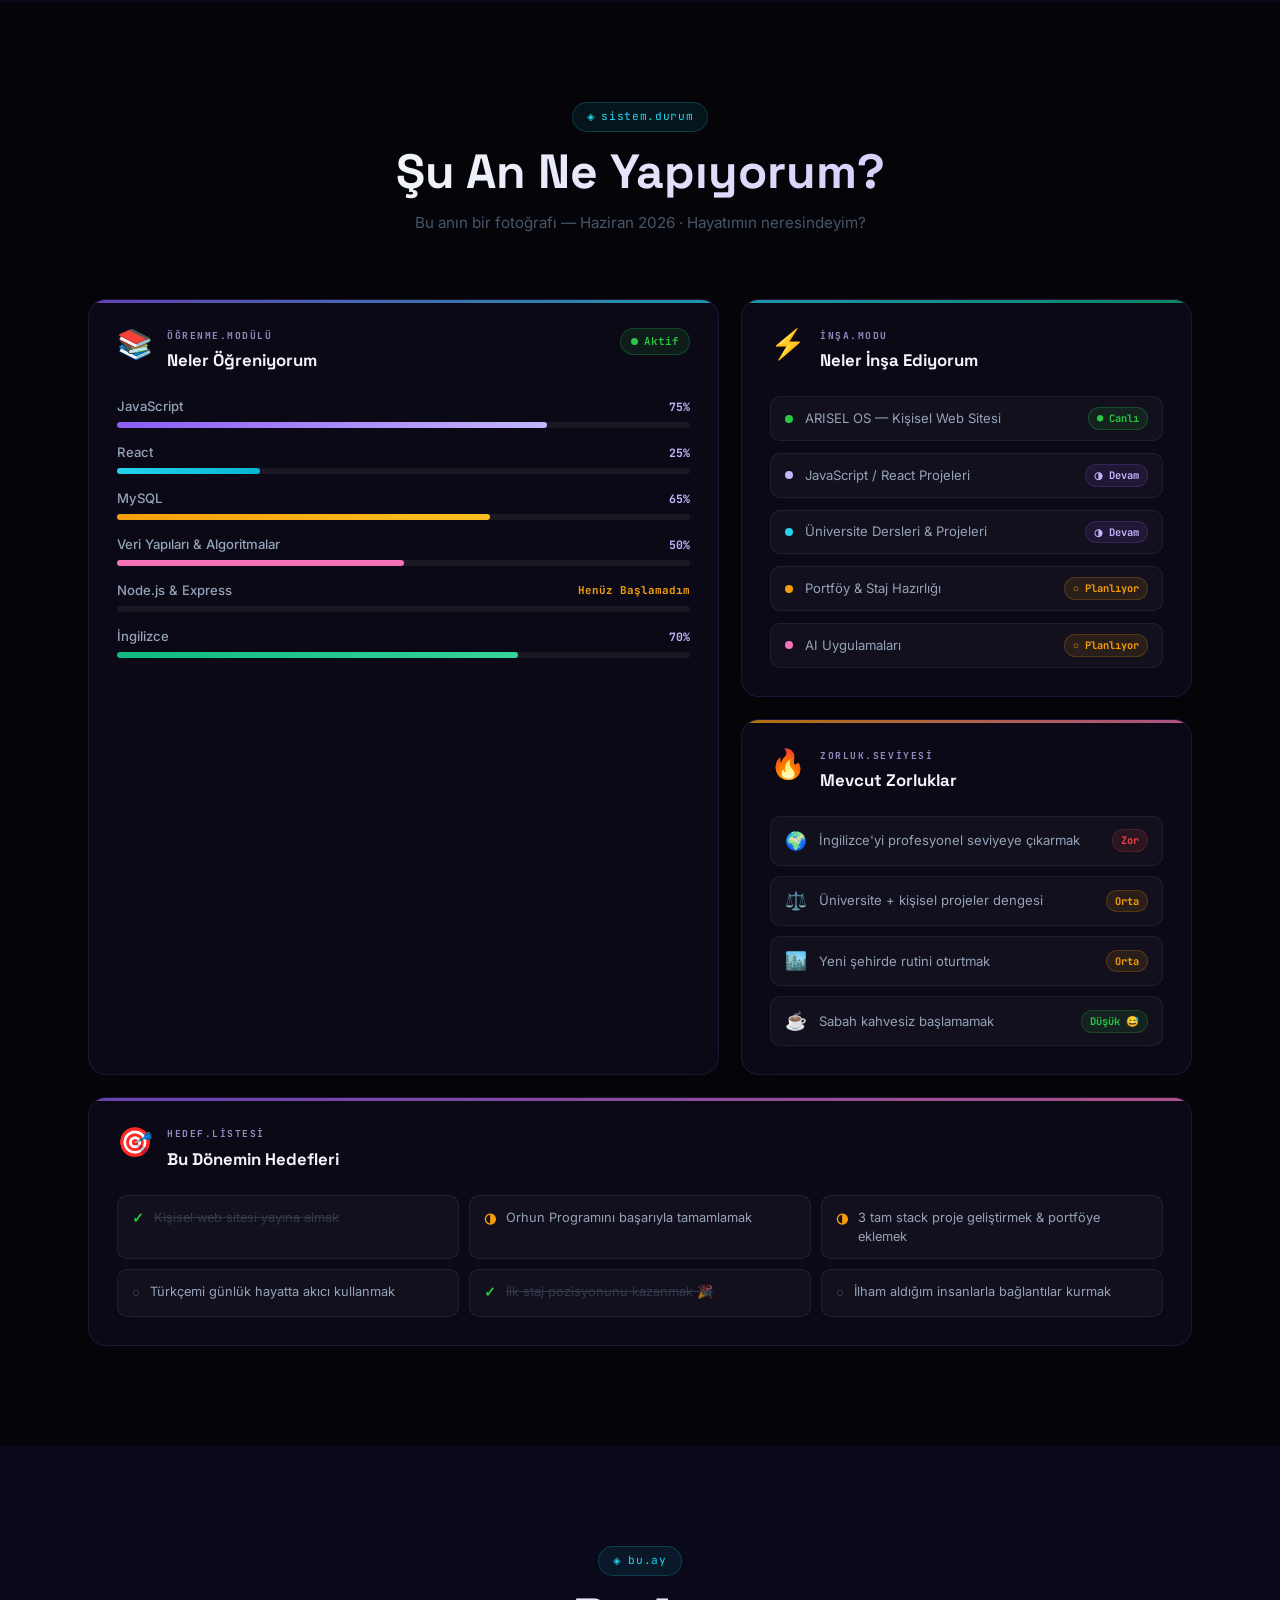
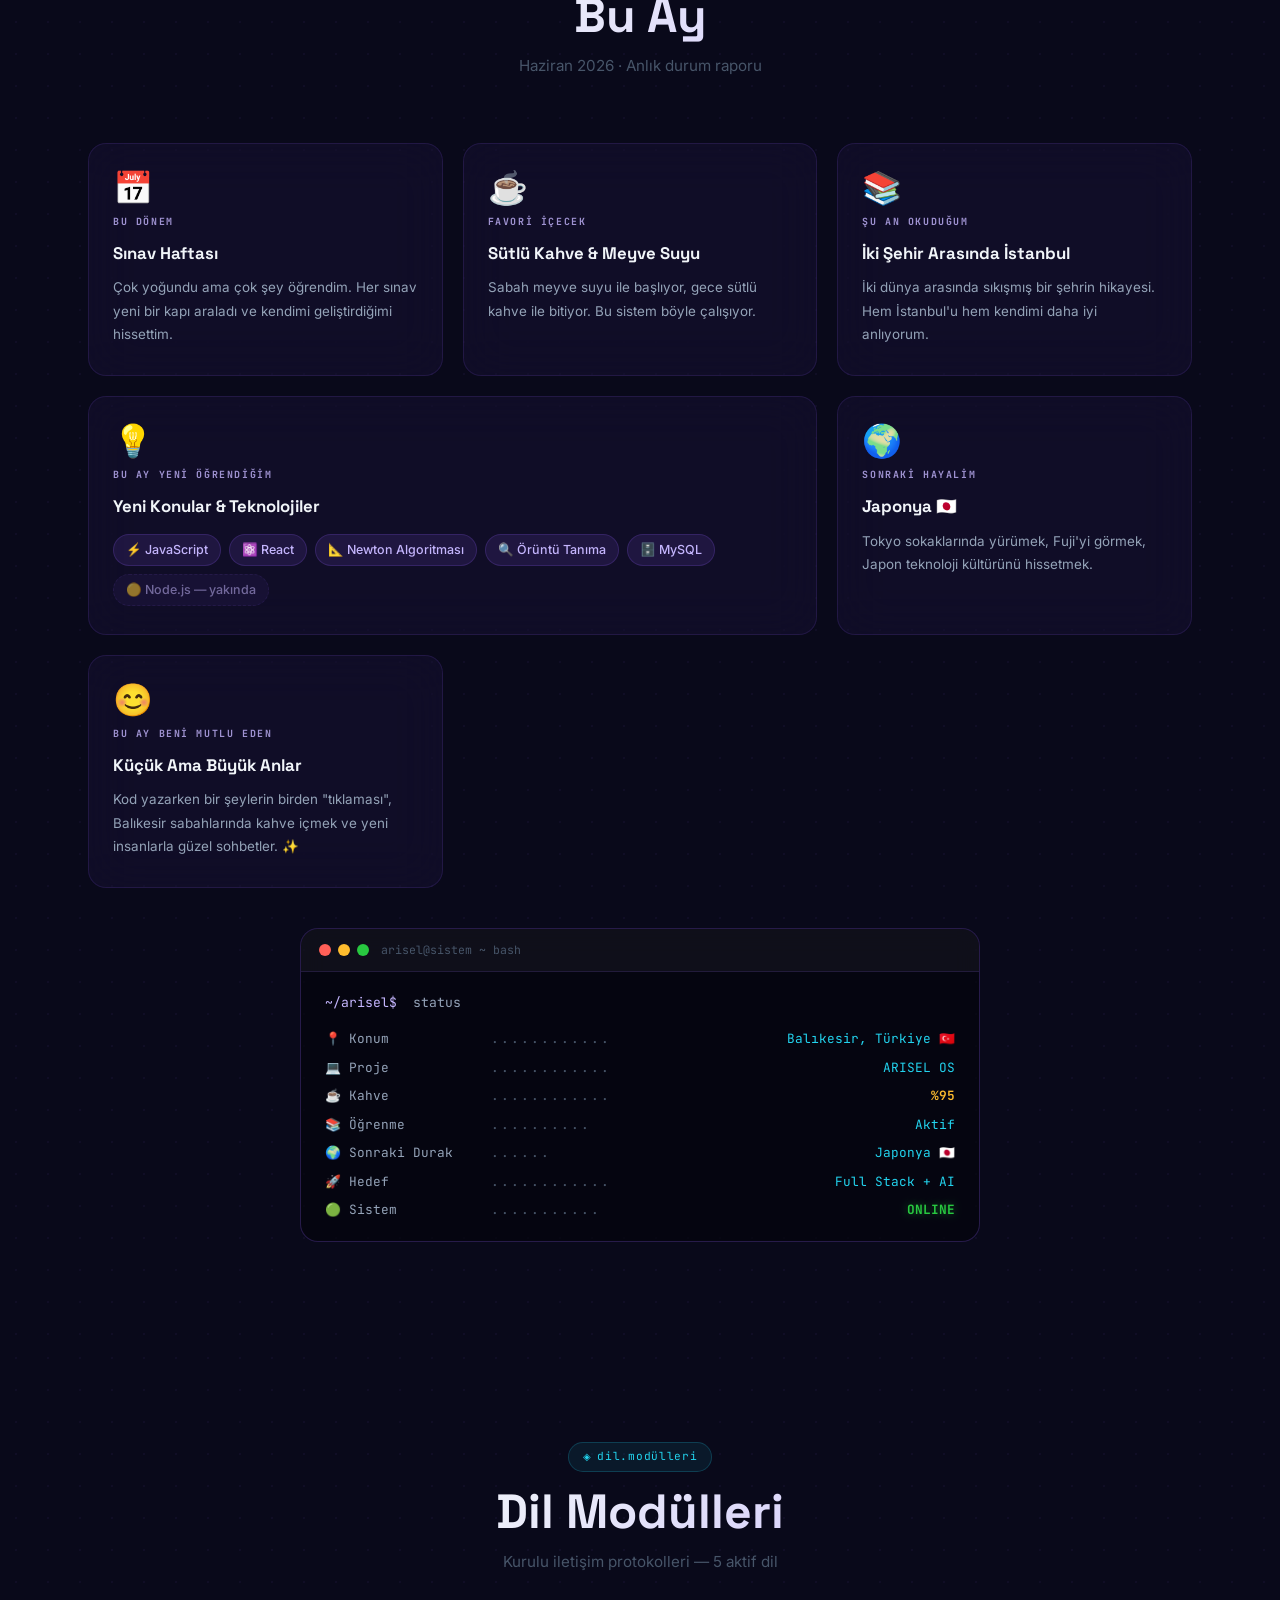
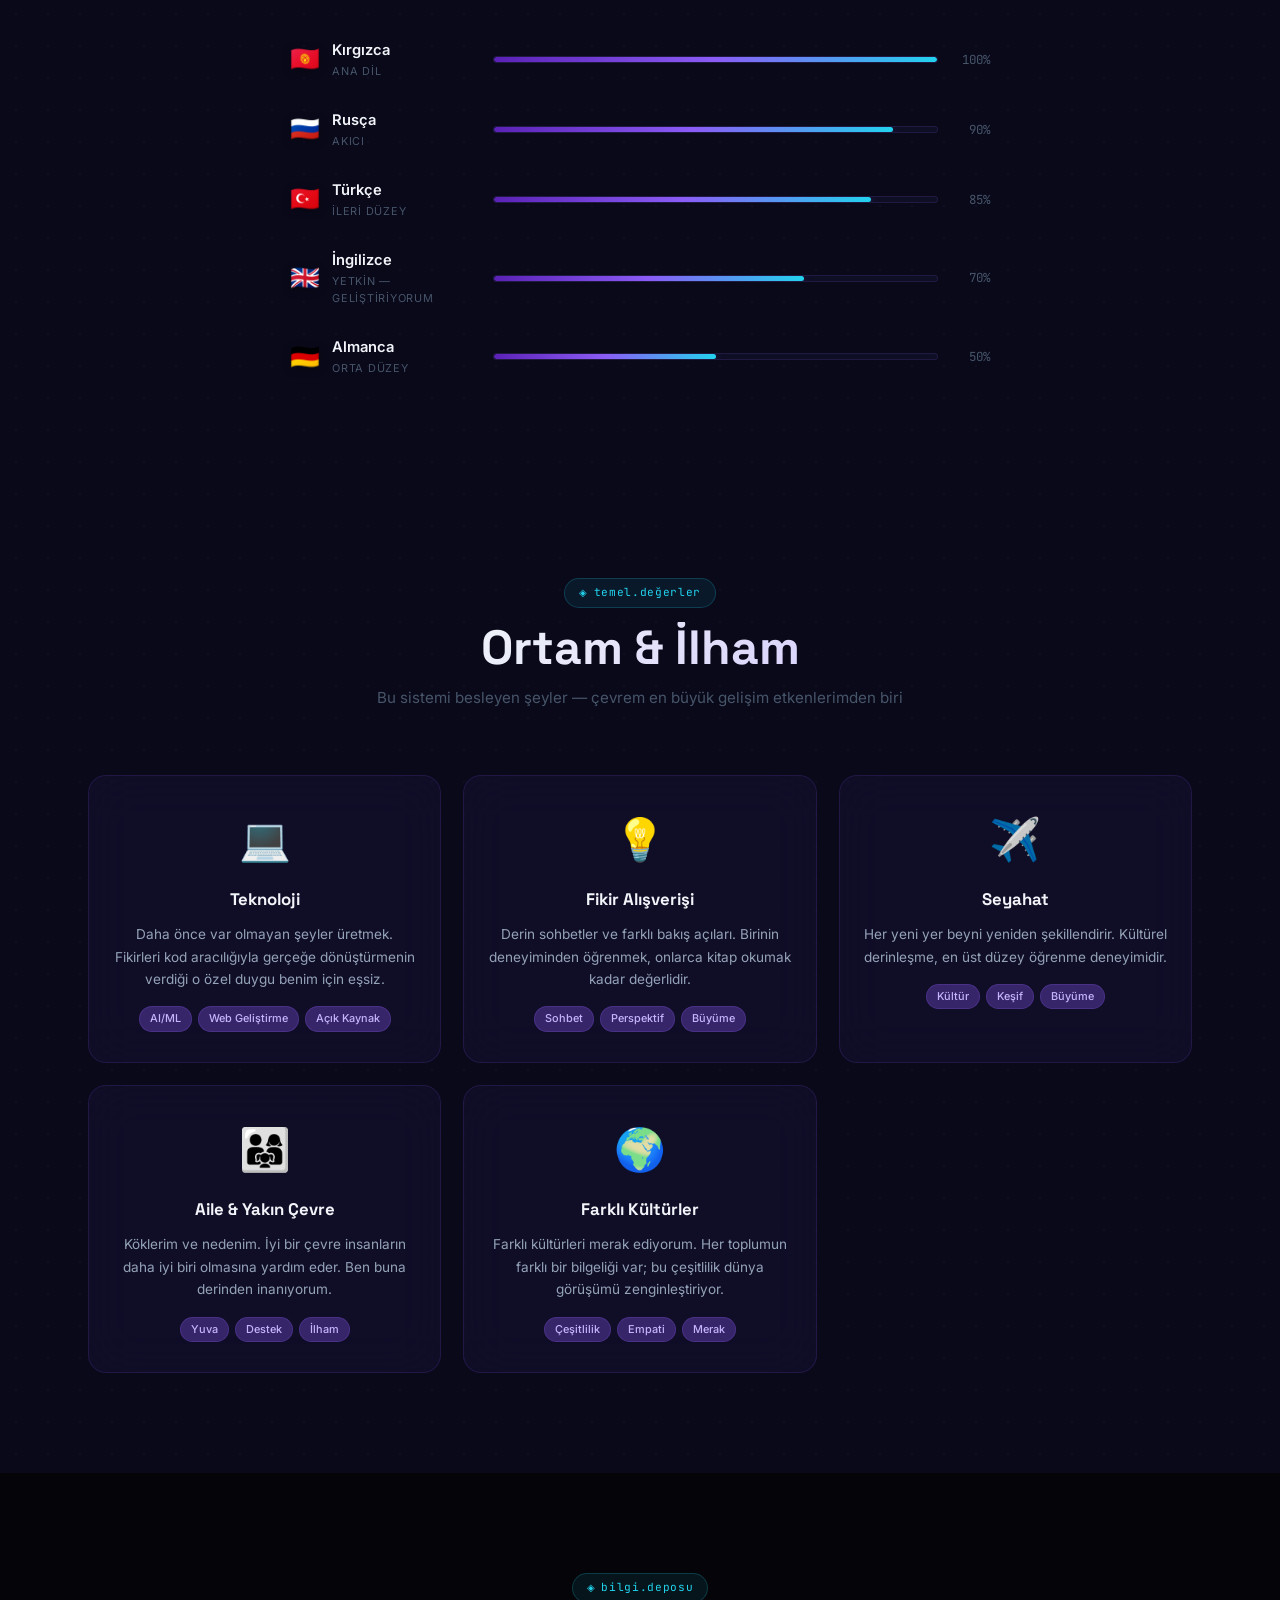
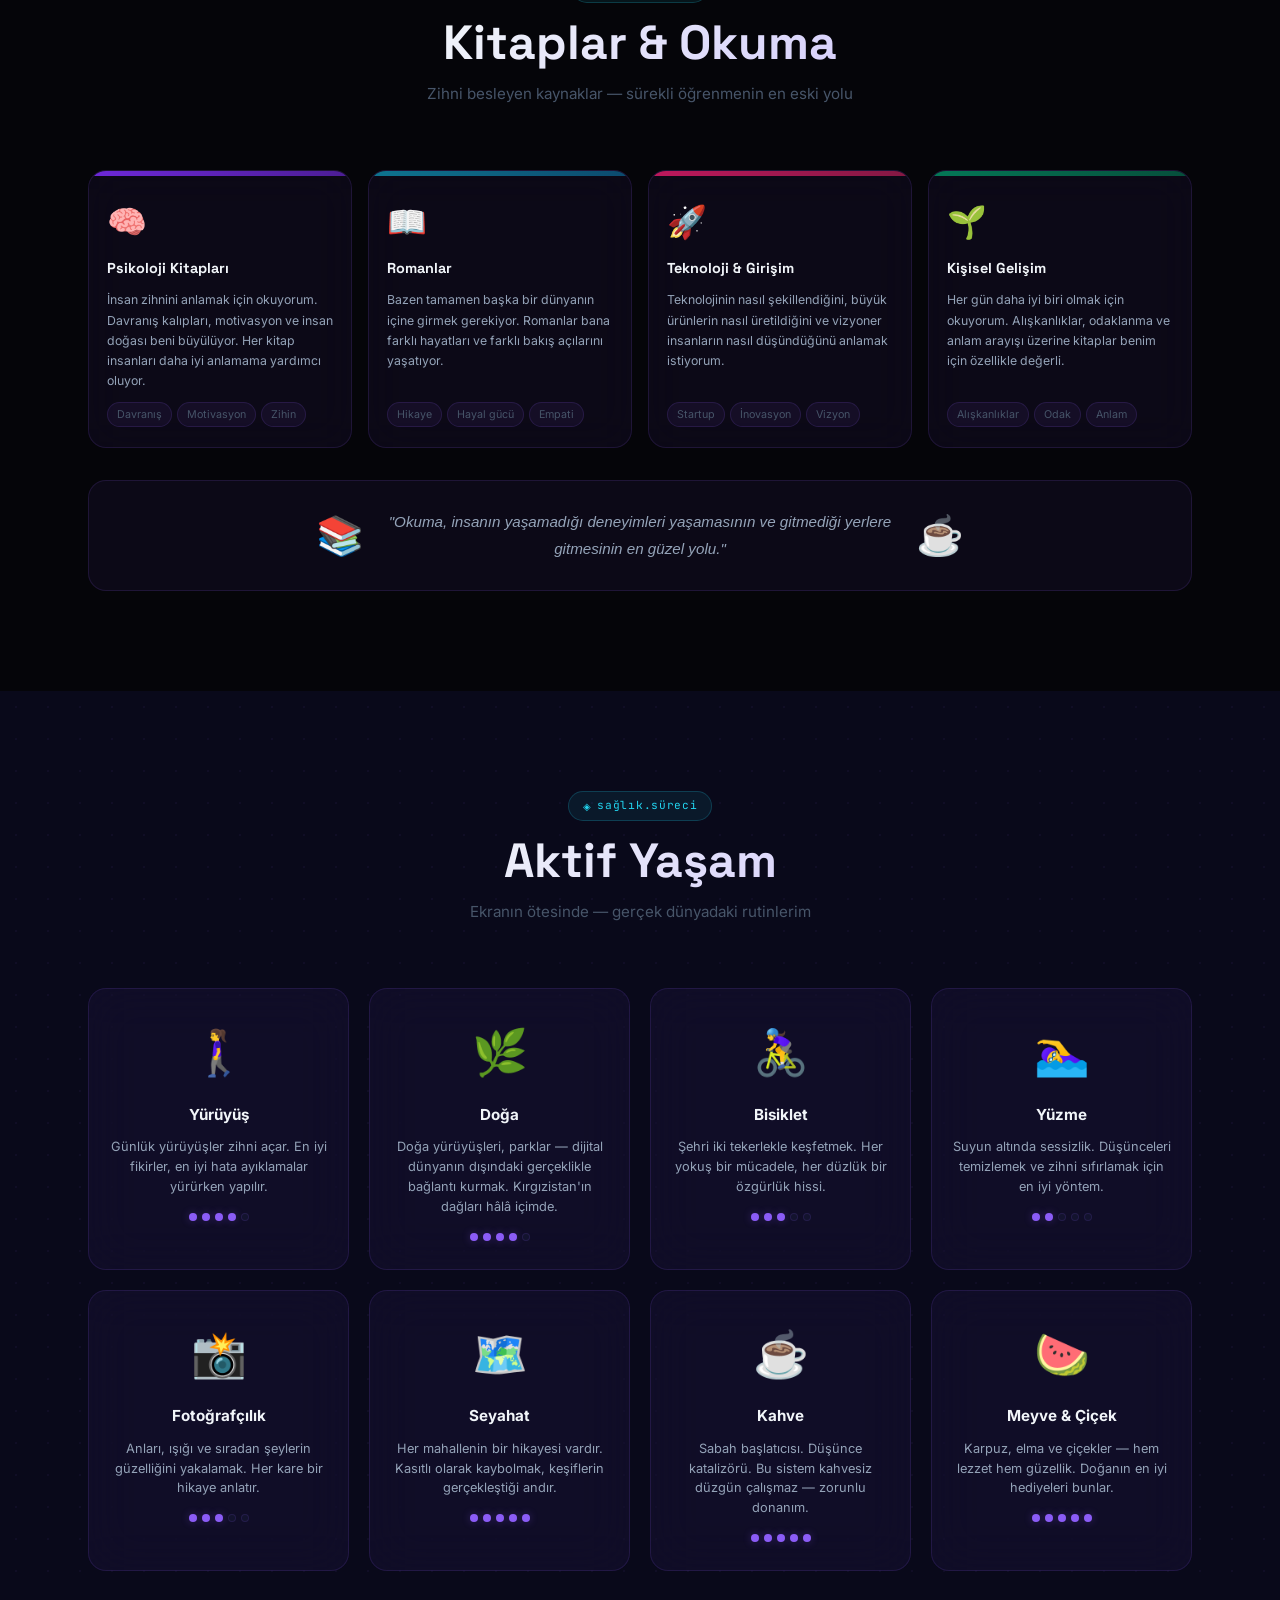
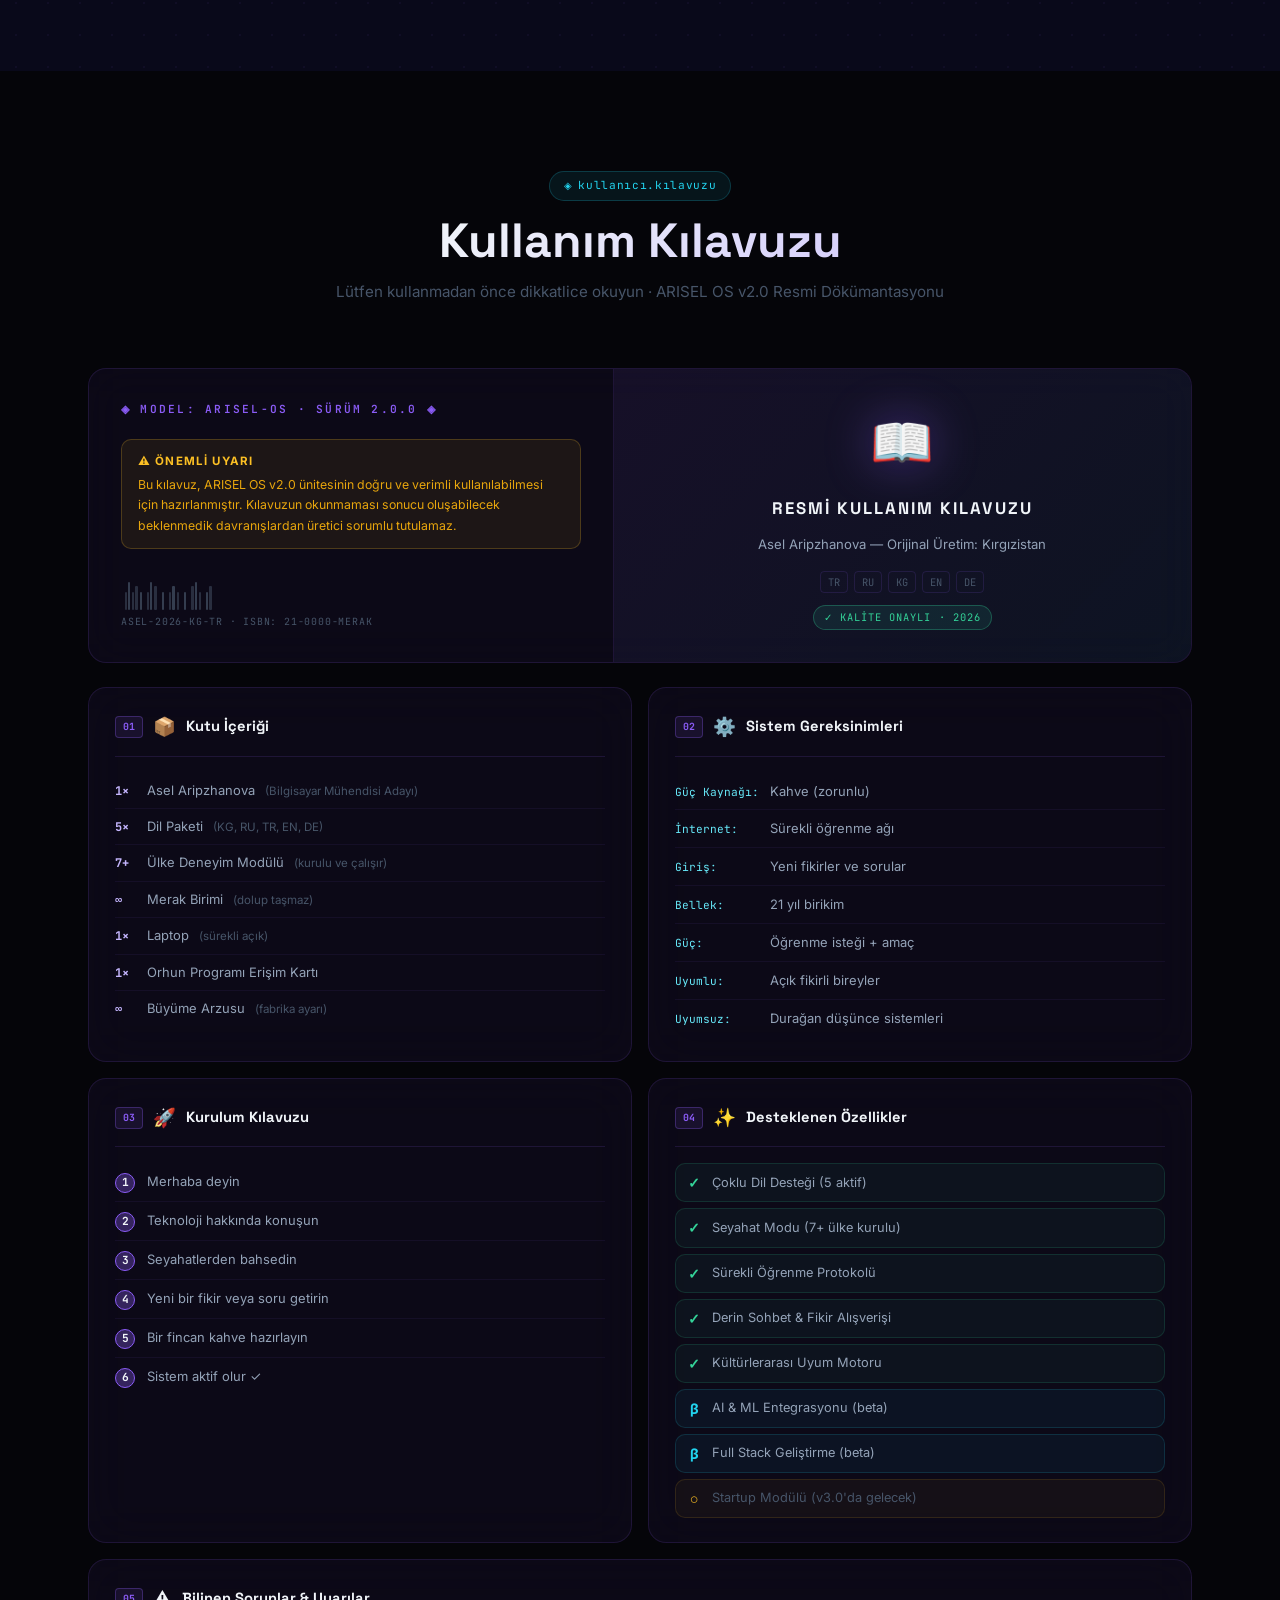
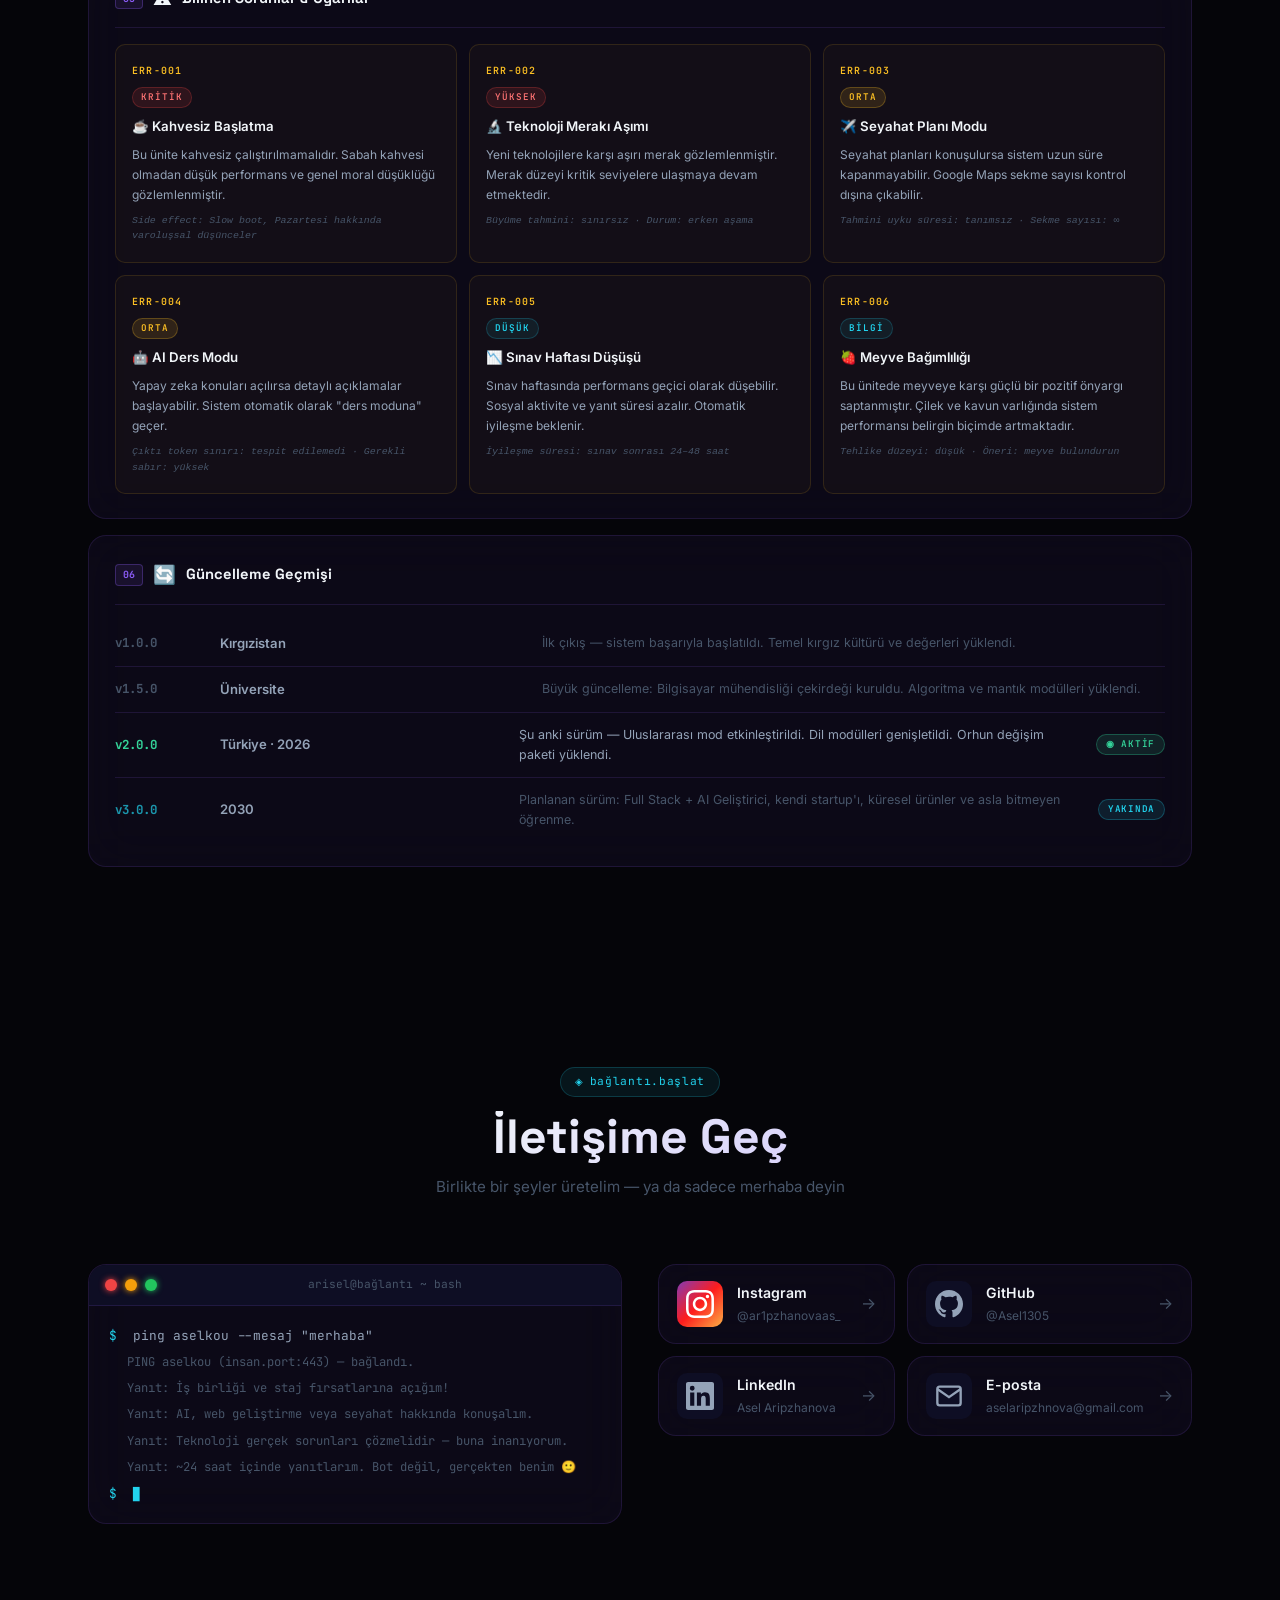
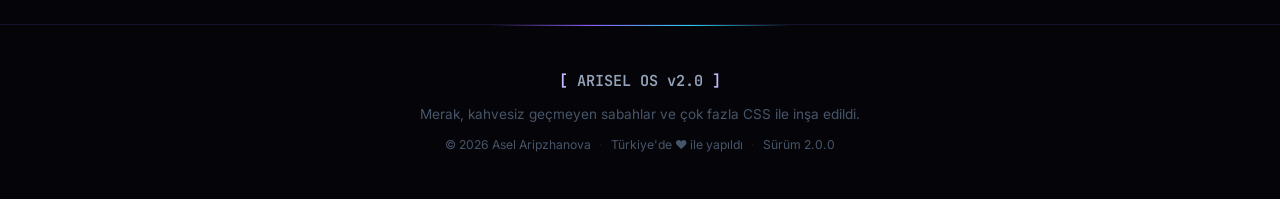
==== commit b9b592fc: "Final version" ====
--- a/index.html
+++ b/index.html
@@ -3,7 +3,7 @@
 <head>
     <meta charset="UTF-8">
     <meta name="viewport" content="width=device-width, initial-scale=1.0">
-    <title>ARISEL OS v2.0</title>
+    <title>ARISEL OS v2.0 — Asel Aripzhanova</title>
     <link rel="preconnect" href="https://fonts.googleapis.com">
     <link rel="preconnect" href="https://fonts.gstatic.com" crossorigin>
     <link href="https://fonts.googleapis.com/css2?family=Inter:wght@300;400;500;600;700;800&family=Space+Grotesk:wght@400;500;600;700;800&family=JetBrains+Mono:wght@400;500;600&display=swap" rel="stylesheet">
@@ -23,6 +23,7 @@
             <ul class="nav-links" id="navLinks">
                 <li><a href="#about">Hakkımda</a></li>
                 <li><a href="#now">Şimdi</a></li>
+                <li><a href="#manual">Kılavuz</a></li>
                 <li><a href="travels.html">Seyahatler</a></li>
                 <li><a href="dreams.html">Hayaller</a></li>
                 <li><a href="gallery.html">Galeri</a></li>
@@ -54,17 +55,17 @@
             <div class="boot-sequence" id="bootSequence">
                 <div class="boot-text">
                     <span class="boot-line"><span class="boot-prompt">›</span> ARISEL OS v2.0 başlatılıyor...</span>
-                    <span class="boot-line"><span class="boot-prompt">›</span> Kişilik modülleri yükleniyor... <span class="boot-ok">[TAMAM]</span></span>
-                    <span class="boot-line"><span class="boot-prompt">›</span> Dil paketleri bağlanıyor (4/5)... <span class="boot-ok">[TAMAM]</span></span>
-                    <span class="boot-line"><span class="boot-prompt">›</span> Hayal motoru başlatılıyor... <span class="boot-ok">[TAMAM]</span></span>
-                    <span class="boot-line"><span class="boot-prompt">›</span> Sistem hazır. <span class="blink-cursor">█</span></span>
+                    <span class="boot-line"><span class="boot-prompt">›</span> Kişilik ve değerler yükleniyor... <span class="boot-ok">[TAMAM]</span></span>
+                    <span class="boot-line"><span class="boot-prompt">›</span> Hayaller ve hedefler aktive ediliyor... <span class="boot-ok">[TAMAM]</span></span>
+                    <span class="boot-line"><span class="boot-prompt">›</span> Merak ve öğrenme motoru başlatılıyor... <span class="boot-ok">[TAMAM]</span></span>
+                    <span class="boot-line"><span class="boot-prompt">›</span> Sistem hazır. Hikaye başlıyor. <span class="blink-cursor">█</span></span>
                 </div>
             </div>
 
             <div class="hero-main" id="heroMain">
                 <div class="profile-frame">
                     <div class="profile-placeholder">
-                        <div class="avatar-initials">AR</div>
+                        <img src="imgs/portfolio1.jpeg" alt="Asel Aripzhanova" style="width:100%;height:100%;object-fit:cover;object-position:25% 70%;border-radius:inherit;">
                     </div>
                     <div class="status-badge">
                         <span class="status-dot"></span>
@@ -88,7 +89,7 @@
                         </div>
                         <div class="role-chip">
                             <span class="role-dot secondary"></span>
-                            Orhun Değişim Programı Öğrencisi
+                            Orhun Değişim Programı · Türkiye
                         </div>
                         <div class="role-chip">
                             <span class="role-dot accent"></span>
@@ -96,15 +97,15 @@
                         </div>
                     </div>
                     <p class="hero-tagline">
-                        Geleceği inşa ediyorum, bir commit'te bir adım.<br>
-                        Şu an <span class="highlight">Türkiye</span>'deyim — merak ve kahveyle dolu.
+                        Her gün bir önceki versiyonumdan daha iyi olmaya çalışıyorum.<br>
+                        Kod yazıyor, öğreniyor ve hayallerimi adım adım gerçeğe dönüştürüyorum.
                     </p>
                     <div class="hero-cta">
                         <a href="#now" class="btn btn-primary">
                             <span>Şu An Ne Yapıyorum</span>
                             <svg width="16" height="16" viewBox="0 0 24 24" fill="none" stroke="currentColor" stroke-width="2.5"><path d="M7 17L17 7M17 7H7M17 7V17"/></svg>
                         </a>
-                        <a href="#contact" class="btn btn-ghost">İletişime Geç</a>
+                        <a href="#manual" class="btn btn-ghost">Kullanım Kılavuzu</a>
                     </div>
                 </div>
             </div>
@@ -126,25 +127,43 @@
             <div class="about-grid">
                 <div class="about-card glass-card reveal">
                     <p class="about-intro">
-                        Merhaba! Ben <strong>Asel</strong>, sınırları ve teknolojileri aşan heyecan verici bir yolculukta olan bir Bilgisayar Mühendisliği öğrencisiyim.
-                        Orhun Değişim Programı kapsamında şu an <span class="highlight">Türkiye</span>'deyim ve Full Stack + AI geliştirici olmak için yolumu çiziyorum.
+                        Merhaba! Ben <strong>Asel</strong>, <span class="highlight">21 yaşında</span> Bilgisayar Mühendisliği öğrencisiyim.
+                        Orhun Değişim Programı kapsamında şu an <span class="highlight">Türkiye</span>'deyim.
+                        Full Stack + AI geliştirici olmak için çalışıyor, öğreniyor ve her gün biraz daha büyüyorum.
                     </p>
                     <p class="about-body">
-                        Yaparak öğrenmeye, dünyayı keşfetmeye ve kültürleri kod aracılığıyla birbirine bağlamaya inanıyorum.
-                        Kırgızistan'ın dağlarından Türkiye'nin canlı teknoloji sahnesine — her deneyim vizyonumu şekillendiriyor.
+                        Sıradan şeyleri tekrar etmek sevmiyorum; benzersiz fikirler ve farklı çözümler üretmeyi seviyorum.
+                        Seyahat, yeni insanlar ve fikir alışverişi benim için büyümenin en güçlü yolu.
+                        Çevremin kişiliğimi şekillendirdiğine inanıyorum — bu yüzden iyi insanlarla çevrilmeye önem veriyorum.
                     </p>
+
+                    <!-- ARISEL Marka Hikayesi -->
+                    <div class="arisel-story reveal">
+                        <div class="as-bracket">[</div>
+                        <div class="as-content">
+                            <span class="as-label">ARISEL nedir?</span>
+                            <p>Bu web sitesinin adı aynı zamanda kişisel markamın adı. <span class="as-highlight">ARI</span> soyadımdan — <em>Aripzhanova</em>. <span class="as-highlight">SEL</span> ise adımdan — <em>Asel</em>. İkisi bir araya gelince <span class="as-brand">ARISEL</span> çıktı. Hem benim hem de olmak istediğim kişinin adı.</p>
+                            <div class="as-parts">
+                                <span class="as-part"><span class="as-part-key">ARI</span><span class="as-part-eq"> → </span><span class="as-part-val">Aripzhanova</span></span>
+                                <span class="as-part"><span class="as-part-key">SEL</span><span class="as-part-eq"> → </span><span class="as-part-val">Asel</span></span>
+                                <span class="as-part"><span class="as-part-key">ARISEL</span><span class="as-part-eq"> = </span><span class="as-part-val">Kişisel marka ✦</span></span>
+                            </div>
+                        </div>
+                        <div class="as-bracket">]</div>
+                    </div>
+
                     <div class="about-stats">
                         <div class="stat-item">
                             <span class="stat-number">5</span>
                             <span class="stat-label">Dil</span>
                         </div>
                         <div class="stat-item">
-                            <span class="stat-number">2+</span>
+                            <span class="stat-number">7+</span>
                             <span class="stat-label">Ülke</span>
                         </div>
                         <div class="stat-item">
-                            <span class="stat-number">∞</span>
-                            <span class="stat-label">Merak</span>
+                            <span class="stat-number">21</span>
+                            <span class="stat-label">Yaş</span>
                         </div>
                         <div class="stat-item">
                             <span class="stat-number">☕</span>
@@ -161,153 +180,428 @@
                             <span class="window-title">asel.profil</span>
                         </div>
                         <div class="window-body">
-                            <div class="code-line"><span class="ck">isim</span><span class="ceq">:</span> <span class="cv">"Asel Kou"</span></div>
+                            <div class="code-line"><span class="ck">isim</span><span class="ceq">:</span> <span class="cv">"Asel Aripzhanova"</span></div>
+                            <div class="code-line"><span class="ck">yaş</span><span class="ceq">:</span> <span class="cv">21</span></div>
                             <div class="code-line"><span class="ck">rol</span><span class="ceq">:</span> <span class="cv">"Mühendislik Öğrencisi"</span></div>
                             <div class="code-line"><span class="ck">konum</span><span class="ceq">:</span> <span class="cv">"Türkiye 🇹🇷"</span></div>
                             <div class="code-line"><span class="ck">köken</span><span class="ceq">:</span> <span class="cv">"Kırgızistan 🇰🇬"</span></div>
                             <div class="code-line"><span class="ck">program</span><span class="ceq">:</span> <span class="cv">"Orhun Değişim"</span></div>
                             <div class="code-line"><span class="ck">hedef</span><span class="ceq">:</span> <span class="cv">"Full Stack + AI"</span></div>
-                            <div class="code-line"><span class="ck">durum</span><span class="ceq">:</span> <span class="cv cv-green">"müsait"</span></div>
-                            <div class="code-line"><span class="ck">kahve</span><span class="ceq">:</span> <span class="cv">"zorunlu: true"</span></div>
-                        </div>
+                            <div class="code-line"><span class="ck">kahve</span><span class="ceq">:</span> <span class="cv">true</span></div>
+                            <div class="code-line"><span class="ck">durum</span><span class="ceq">:</span> <span class="cv cv-green">"büyüyor"</span></div>
+                        </div>
+                    </div>
+                </div>
+            </div>
+
+            <!-- Kişisel Felsefe -->
+            <div class="philosophy-band reveal" style="margin-top:28px;">
+                <div class="pb-tag">KİŞİSEL FELSEFE</div>
+                <div class="pb-principles">
+                    <div class="pb-item">
+                        <span class="pb-icon">🔁</span>
+                        <span class="pb-text">Her gün kendimin daha iyi bir versiyonu olmaya çalışıyorum. Öğrenmenin sonu yoktur.</span>
+                    </div>
+                    <div class="pb-item">
+                        <span class="pb-icon">✨</span>
+                        <span class="pb-text">Sıradan şeyleri tekrar etmek yerine benzersiz fikirler ve farklı çözümler üretmeyi seviyorum.</span>
+                    </div>
+                    <div class="pb-item">
+                        <span class="pb-icon">🌍</span>
+                        <span class="pb-text">Seyahat, yeni insanlar ve deneyim alışverişi benim için büyümenin en güçlü yoludur.</span>
+                    </div>
+                    <div class="pb-item">
+                        <span class="pb-icon">🤝</span>
+                        <span class="pb-text">Çevrem kişisel gelişimimde en büyük etkenlerden biri. İyi insanlar, iyi sonuçlar doğurur.</span>
+                    </div>
+                    <div class="pb-item">
+                        <span class="pb-icon">💡</span>
+                        <span class="pb-text">Teknoloji gerçek sorunları çözmelidir. Güzel kod üretmek yetmez — etki yaratmak gerekir.</span>
+                    </div>
+                    <div class="pb-item">
+                        <span class="pb-icon">🚀</span>
+                        <span class="pb-text">Uzun vadeli hedefim sadece geliştirici olmak değil; insanları olumlu etkileyen ürünler üretmek.</span>
                     </div>
                 </div>
             </div>
         </div>
     </section>
 
-    <!-- ══ HAYAT YOLCULUĞU ══ -->
+    <!-- ══ HAYAT YOLCULUĞU — YATAY ══ -->
     <section class="section section-alt" id="timeline">
         <div class="container">
             <div class="section-header">
-                <span class="section-tag">sistem.kayitlari</span>
+                <span class="section-tag">sistem.kayıtları</span>
                 <h2 class="section-title">Hayat Yolculuğum</h2>
-                <p class="section-subtitle">Buraya gelen yol</p>
-            </div>
-            <div class="timeline">
-                <div class="timeline-track"></div>
-
-                <div class="timeline-item reveal" data-side="left">
-                    <div class="timeline-content glass-card">
-                        <div class="t-icon">🏔️</div>
-                        <h3>Kırgızistan</h3>
-                        <p>Anavatanım. Orta Asya'nın dağları ve gelenekleri arasında merakın doğduğu yer. Her şeyimin temeli.</p>
-                        <span class="t-badge origin">Köken</span>
-                    </div>
-                    <div class="timeline-node"><div class="node-ring"></div><div class="node-core"></div></div>
-                </div>
-
-                <div class="timeline-item reveal" data-side="right">
-                    <div class="timeline-content glass-card">
-                        <div class="t-icon">🎓</div>
-                        <h3>Üniversite</h3>
-                        <p>Bilgisayar Mühendisliği — algoritmaların sanata, problem çözmenin ise bir yaşam biçimine dönüştüğü yer.</p>
-                        <span class="t-badge edu">Eğitim</span>
-                    </div>
-                    <div class="timeline-node"><div class="node-ring"></div><div class="node-core"></div></div>
-                </div>
-
-                <div class="timeline-item reveal" data-side="left">
-                    <div class="timeline-content glass-card">
-                        <div class="t-icon">✈️</div>
-                        <h3>Orhun Değişim Programı</h3>
-                        <p>Türk dünyası öğrencilerini bir araya getiren prestijli programa seçildim. Yeni ufuklar açan, hayat değiştiren bir fırsat.</p>
-                        <span class="t-badge exchange">Değişim</span>
-                    </div>
-                    <div class="timeline-node"><div class="node-ring"></div><div class="node-core"></div></div>
-                </div>
-
-                <div class="timeline-item reveal" data-side="right">
-                    <div class="timeline-content glass-card">
-                        <div class="t-icon">🌙</div>
-                        <h3>Türkiye</h3>
-                        <p>Şu an buradayım! Yeni kültür, yeni dil, yeni bakış açıları. Her yönden büyüyorum.</p>
-                        <span class="t-badge current">◉ Şu An</span>
-                    </div>
-                    <div class="timeline-node active"><div class="node-ring"></div><div class="node-core"></div></div>
-                </div>
-
-                <div class="timeline-item reveal" data-side="left">
-                    <div class="timeline-content glass-card">
-                        <div class="t-icon">💻</div>
-                        <h3>Yazılım Geliştirme</h3>
-                        <p>Gerçek dünya projeleri inşa ediyorum, açık kaynağa katkı sağlıyorum ve fikirleri çalışan koda dönüştürüyorum.</p>
-                        <span class="t-badge growth">Büyüme</span>
-                    </div>
-                    <div class="timeline-node future"><div class="node-ring"></div><div class="node-core"></div></div>
-                </div>
-
-                <div class="timeline-item reveal" data-side="right">
-                    <div class="timeline-content glass-card future-card">
-                        <div class="t-icon">🚀</div>
-                        <h3>Full Stack + AI</h3>
-                        <p>Hedef bu. Kültürleri birbirine bağlayan ve gerçek etki yaratan akıllı uygulamalar geliştirmek.</p>
-                        <span class="t-badge future">Gelecek</span>
-                    </div>
-                    <div class="timeline-node future"><div class="node-ring"></div><div class="node-core"></div></div>
-                </div>
+                <p class="section-subtitle">Buraya gelen yol — her durağın bir hikayesi var</p>
+            </div>
+
+            <div class="timeline-h reveal">
+                <div class="timeline-h-scroll">
+
+                    <div class="th-card">
+                        <div class="th-track-line"></div>
+                        <div class="th-dot-wrap">
+                            <div class="th-dot"></div>
+                            <div class="th-dot-ring"></div>
+                        </div>
+                        <div class="th-body">
+                            <span class="th-icon">🏔️</span>
+                            <span class="th-year">Köken</span>
+                            <h3>Kırgızistan</h3>
+                            <p>Anavatanım. Orta Asya'nın dağları ve gelenekleri arasında merakın doğduğu yer. Her şeyimin temeli.</p>
+                            <span class="t-badge origin">Köken</span>
+                        </div>
+                    </div>
+
+                    <div class="th-card">
+                        <div class="th-track-line"></div>
+                        <div class="th-dot-wrap">
+                            <div class="th-dot"></div>
+                            <div class="th-dot-ring"></div>
+                        </div>
+                        <div class="th-body">
+                            <span class="th-icon">🎓</span>
+                            <span class="th-year">Üniversite</span>
+                            <h3>Bilgisayar Mühendisliği</h3>
+                            <p>Algoritmaların sanata, problem çözmenin ise bir yaşam biçimine dönüştüğü yer. Gerçek yolculuğun başlangıcı.</p>
+                            <span class="t-badge edu">Eğitim</span>
+                        </div>
+                    </div>
+
+                    <div class="th-card">
+                        <div class="th-track-line"></div>
+                        <div class="th-dot-wrap">
+                            <div class="th-dot dot-current"></div>
+                            <div class="th-dot-ring"></div>
+                        </div>
+                        <div class="th-body">
+                            <span class="th-icon">✈️</span>
+                            <span class="th-year">2024–2025</span>
+                            <h3>Orhun Değişim Programı</h3>
+                            <p>Türk dünyası öğrencilerini bir araya getiren prestijli programa seçildim. Hayatımı değiştiren bir fırsat.</p>
+                            <span class="t-badge exchange">Değişim</span>
+                        </div>
+                    </div>
+
+                    <div class="th-card">
+                        <div class="th-track-line"></div>
+                        <div class="th-dot-wrap">
+                            <div class="th-dot dot-current"></div>
+                            <div class="th-dot-ring"></div>
+                        </div>
+                        <div class="th-body">
+                            <span class="th-icon">🌙</span>
+                            <span class="th-year">Şu An</span>
+                            <h3>Türkiye</h3>
+                            <p>Şu an buradayım! Yeni kültür, yeni dil, yeni bakış açıları. Her yönden büyüyorum ve büyümeye devam ediyorum.</p>
+                            <span class="t-badge current">◉ Şu An</span>
+                        </div>
+                    </div>
+
+                    <div class="th-card">
+                        <div class="th-track-line"></div>
+                        <div class="th-dot-wrap">
+                            <div class="th-dot dot-future"></div>
+                            <div class="th-dot-ring"></div>
+                        </div>
+                        <div class="th-body">
+                            <span class="th-icon">💻</span>
+                            <span class="th-year">Yakında</span>
+                            <h3>Yazılım Geliştirme</h3>
+                            <p>Gerçek dünya projeleri inşa ediyorum, açık kaynağa katkı sağlıyorum ve fikirleri koda dönüştürüyorum.</p>
+                            <span class="t-badge growth">Büyüme</span>
+                        </div>
+                    </div>
+
+                    <div class="th-card">
+                        <div class="th-track-line"></div>
+                        <div class="th-dot-wrap">
+                            <div class="th-dot dot-future"></div>
+                            <div class="th-dot-ring"></div>
+                        </div>
+                        <div class="th-body th-future">
+                            <span class="th-icon">🚀</span>
+                            <span class="th-year">2030</span>
+                            <h3>Full Stack + AI</h3>
+                            <p>Kültürleri birbirine bağlayan ve gerçek etki yaratan akıllı ürünler geliştirmek. Kendi startup'ım, kendi hikayem.</p>
+                            <span class="t-badge future">Gelecek</span>
+                        </div>
+                    </div>
+
+                </div>
+            </div>
+            <div class="timeline-scroll-hint">
+                <span>→</span> Yatay kaydır
             </div>
         </div>
     </section>
 
-    <!-- ══ GÜNCEL DURUM ══ -->
+    <!-- ══ GÜNCEL DURUM (NOW PAGE) ══ -->
     <section class="section" id="now">
         <div class="container">
             <div class="section-header">
                 <span class="section-tag">sistem.durum</span>
-                <h2 class="section-title">Güncel Durum</h2>
-                <p class="section-subtitle">Şu an ne yapıyorum — Haziran 2026 itibarıyla güncellendi</p>
-            </div>
-            <div class="now-bento">
-                <!-- Büyük kart — sol, 2 satır kaplar -->
-                <div class="now-card now-big glass-card reveal">
-                    <span class="now-icon">📚</span>
-                    <h3>Neler Öğreniyorum</h3>
-                    <ul class="now-list">
-                        <li>React ve Next.js temelleri</li>
-                        <li>AI/ML için Python</li>
-                        <li>Veri Yapıları ve Algoritmalar</li>
-                        <li>İngilizce — aktif geliştirme</li>
-                        <li>REST API tasarım kalıpları</li>
-                    </ul>
-                </div>
-                <!-- Sağ üst kart -->
-                <div class="now-card glass-card reveal">
-                    <span class="now-icon">⚡</span>
-                    <h3>Neler Üzerinde Çalışıyorum</h3>
-                    <ul class="now-list">
-                        <li>JavaScript / TypeScript projeleri</li>
-                        <li>Kişisel portföy projeleri</li>
-                        <li>Üniversite dersleri</li>
-                        <li>Bu web sitesi ✨</li>
-                        <li>Yan projeler geliştirmek</li>
-                    </ul>
-                </div>
-                <!-- Sağ alt kart -->
-                <div class="now-card glass-card reveal">
-                    <span class="now-icon">📈</span>
-                    <h3>Geliştirdiğim Beceriler</h3>
-                    <ul class="now-list">
-                        <li>JavaScript / TypeScript (aktif kullanım)</li>
-                        <li>Türkçe — günlük iletişim</li>
-                        <li>Problem çözme (LeetCode)</li>
-                        <li>Sistem tasarımı düşüncesi</li>
-                        <li>Fotoğraf kompozisyonu</li>
-                    </ul>
-                </div>
-                <!-- Geniş kart — tam genişlik -->
-                <div class="now-card now-wide glass-card reveal">
-                    <span class="now-icon">🎯</span>
-                    <h3>Mevcut Hedeflerim</h3>
-                    <ul class="now-list">
-                        <li>Orhun Programını başarıyla tamamlamak</li>
-                        <li>3 full-stack proje geliştirmek</li>
-                        <li>Türkçemi daha da ilerletmek</li>
-                        <li>İngilizce seviyemi yükseltmek</li>
-                        <li>İlk staj pozisyonunu kazanmak</li>
-                    </ul>
-                </div>
-            </div>
+                <h2 class="section-title">Şu An Ne Yapıyorum?</h2>
+                <p class="section-subtitle">Bu anın bir fotoğrafı — Haziran 2026 · Hayatımın neresindeyim?</p>
+            </div>
+
+            <div class="now-bento-v2">
+
+                <!-- Neler Öğreniyorum -->
+                <div class="now-panel np-learn glass-card reveal">
+                    <div class="np-header">
+                        <span class="np-icon">📚</span>
+                        <div>
+                            <div class="np-label">öğrenme.modülü</div>
+                            <h3 class="np-title">Neler Öğreniyorum</h3>
+                        </div>
+                        <span class="np-live"><span class="live-pulse"></span>Aktif</span>
+                    </div>
+                    <div class="np-skills">
+                        <div class="sk-row">
+                            <div class="sk-meta"><span class="sk-name">JavaScript</span><span class="sk-pct">75%</span></div>
+                            <div class="sk-bar"><div class="sk-fill" style="width:75%;background:linear-gradient(90deg,var(--violet),var(--violet-l))"></div></div>
+                        </div>
+                        <div class="sk-row">
+                            <div class="sk-meta"><span class="sk-name">React</span><span class="sk-pct">25%</span></div>
+                            <div class="sk-bar"><div class="sk-fill" style="width:25%;background:linear-gradient(90deg,var(--cyan),#06b6d4)"></div></div>
+                        </div>
+                        <div class="sk-row">
+                            <div class="sk-meta"><span class="sk-name">MySQL</span><span class="sk-pct">65%</span></div>
+                            <div class="sk-bar"><div class="sk-fill" style="width:65%;background:linear-gradient(90deg,#f59e0b,#fbbf24)"></div></div>
+                        </div>
+                        <div class="sk-row">
+                            <div class="sk-meta"><span class="sk-name">Veri Yapıları & Algoritmalar</span><span class="sk-pct">50%</span></div>
+                            <div class="sk-bar"><div class="sk-fill" style="width:50%;background:linear-gradient(90deg,var(--pink),#f472b6)"></div></div>
+                        </div>
+                        <div class="sk-row">
+                            <div class="sk-meta"><span class="sk-name">Node.js & Express</span><span class="sk-pct sk-soon">Henüz Başlamadım</span></div>
+                            <div class="sk-bar"><div class="sk-fill" style="width:0%;"></div></div>
+                        </div>
+                        <div class="sk-row">
+                            <div class="sk-meta"><span class="sk-name">İngilizce</span><span class="sk-pct">70%</span></div>
+                            <div class="sk-bar"><div class="sk-fill" style="width:70%;background:linear-gradient(90deg,#10b981,#34d399)"></div></div>
+                        </div>
+                    </div>
+                </div>
+
+                <!-- Neler İnşa Ediyorum -->
+                <div class="now-panel np-build glass-card reveal">
+                    <div class="np-header">
+                        <span class="np-icon">⚡</span>
+                        <div>
+                            <div class="np-label">inşa.modu</div>
+                            <h3 class="np-title">Neler İnşa Ediyorum</h3>
+                        </div>
+                    </div>
+                    <div class="np-projects">
+                        <div class="proj-item">
+                            <div class="proj-dot" style="background:#28c840"></div>
+                            <div class="proj-info">
+                                <span class="proj-name">ARISEL OS — Kişisel Web Sitesi</span>
+                                <span class="proj-badge live">● Canlı</span>
+                            </div>
+                        </div>
+                        <div class="proj-item">
+                            <div class="proj-dot" style="background:var(--violet-l)"></div>
+                            <div class="proj-info">
+                                <span class="proj-name">JavaScript / React Projeleri</span>
+                                <span class="proj-badge wip">◑ Devam</span>
+                            </div>
+                        </div>
+                        <div class="proj-item">
+                            <div class="proj-dot" style="background:var(--cyan)"></div>
+                            <div class="proj-info">
+                                <span class="proj-name">Üniversite Dersleri & Projeleri</span>
+                                <span class="proj-badge wip">◑ Devam</span>
+                            </div>
+                        </div>
+                        <div class="proj-item">
+                            <div class="proj-dot" style="background:#f59e0b"></div>
+                            <div class="proj-info">
+                                <span class="proj-name">Portföy & Staj Hazırlığı</span>
+                                <span class="proj-badge plan">○ Planlıyor</span>
+                            </div>
+                        </div>
+                        <div class="proj-item">
+                            <div class="proj-dot" style="background:var(--pink)"></div>
+                            <div class="proj-info">
+                                <span class="proj-name">AI Uygulamaları</span>
+                                <span class="proj-badge plan">○ Planlıyor</span>
+                            </div>
+                        </div>
+                    </div>
+                </div>
+
+                <!-- Mevcut Zorluklar -->
+                <div class="now-panel np-challenges glass-card reveal">
+                    <div class="np-header">
+                        <span class="np-icon">🔥</span>
+                        <div>
+                            <div class="np-label">zorluk.seviyesi</div>
+                            <h3 class="np-title">Mevcut Zorluklar</h3>
+                        </div>
+                    </div>
+                    <div class="np-challenges-list">
+                        <div class="ch-item">
+                            <span class="ch-icon">🌍</span>
+                            <div class="ch-body">
+                                <span class="ch-text">İngilizce'yi profesyonel seviyeye çıkarmak</span>
+                                <span class="ch-lvl hard">Zor</span>
+                            </div>
+                        </div>
+                        <div class="ch-item">
+                            <span class="ch-icon">⚖️</span>
+                            <div class="ch-body">
+                                <span class="ch-text">Üniversite + kişisel projeler dengesi</span>
+                                <span class="ch-lvl mid">Orta</span>
+                            </div>
+                        </div>
+                        <div class="ch-item">
+                            <span class="ch-icon">🏙️</span>
+                            <div class="ch-body">
+                                <span class="ch-text">Yeni şehirde rutini oturtmak</span>
+                                <span class="ch-lvl mid">Orta</span>
+                            </div>
+                        </div>
+                        <div class="ch-item">
+                            <span class="ch-icon">☕</span>
+                            <div class="ch-body">
+                                <span class="ch-text">Sabah kahvesiz başlamamak</span>
+                                <span class="ch-lvl easy">Düşük 😅</span>
+                            </div>
+                        </div>
+                    </div>
+                </div>
+
+                <!-- Bu Dönemin Hedefleri -->
+                <div class="now-panel np-goals glass-card reveal">
+                    <div class="np-header">
+                        <span class="np-icon">🎯</span>
+                        <div>
+                            <div class="np-label">hedef.listesi</div>
+                            <h3 class="np-title">Bu Dönemin Hedefleri</h3>
+                        </div>
+                    </div>
+                    <div class="np-goals-list">
+                        <div class="goal-item">
+                            <span class="goal-check done">✓</span>
+                            <span class="goal-text done-text">Kişisel web sitesi yayına almak</span>
+                        </div>
+                        <div class="goal-item">
+                            <span class="goal-check wip">◑</span>
+                            <span class="goal-text">Orhun Programını başarıyla tamamlamak</span>
+                        </div>
+                        <div class="goal-item">
+                            <span class="goal-check wip">◑</span>
+                            <span class="goal-text">3 tam stack proje geliştirmek & portföye eklemek</span>
+                        </div>
+                        <div class="goal-item">
+                            <span class="goal-check todo">○</span>
+                            <span class="goal-text">Türkçemi günlük hayatta akıcı kullanmak</span>
+                        </div>
+                        <div class="goal-item">
+                            <span class="goal-check done">✓</span>
+                            <span class="goal-text done-text">İlk staj pozisyonunu kazanmak 🎉</span>
+                        </div>
+                        <div class="goal-item">
+                            <span class="goal-check todo">○</span>
+                            <span class="goal-text">İlham aldığım insanlarla bağlantılar kurmak</span>
+                        </div>
+                    </div>
+                </div>
+
+            </div>
+        </div>
+    </section>
+
+    <!-- ══ BU AY ══ -->
+    <section class="section section-alt" id="bu-ay">
+        <div class="container">
+            <div class="section-header">
+                <span class="section-tag">bu.ay</span>
+                <h2 class="section-title">Bu Ay</h2>
+                <p class="section-subtitle">Haziran 2026 · Anlık durum raporu</p>
+            </div>
+
+            <div class="bu-ay-grid">
+
+                <div class="ba-card glass-card reveal">
+                    <div class="ba-icon">📅</div>
+                    <span class="ba-label">Bu Dönem</span>
+                    <h3 class="ba-title">Sınav Haftası</h3>
+                    <p class="ba-content">Çok yoğundu ama çok şey öğrendim. Her sınav yeni bir kapı araladı ve kendimi geliştirdiğimi hissettim.</p>
+                </div>
+
+                <div class="ba-card glass-card reveal">
+                    <div class="ba-icon">☕</div>
+                    <span class="ba-label">Favori İçecek</span>
+                    <h3 class="ba-title">Sütlü Kahve & Meyve Suyu</h3>
+                    <p class="ba-content">Sabah meyve suyu ile başlıyor, gece sütlü kahve ile bitiyor. Bu sistem böyle çalışıyor.</p>
+                </div>
+
+                <div class="ba-card glass-card reveal">
+                    <div class="ba-icon">📚</div>
+                    <span class="ba-label">Şu An Okuduğum</span>
+                    <h3 class="ba-title">İki Şehir Arasında İstanbul</h3>
+                    <p class="ba-content">İki dünya arasında sıkışmış bir şehrin hikayesi. Hem İstanbul'u hem kendimi daha iyi anlıyorum.</p>
+                </div>
+
+                <div class="ba-card glass-card reveal ba-wide">
+                    <div class="ba-icon">💡</div>
+                    <span class="ba-label">Bu Ay Yeni Öğrendiğim</span>
+                    <h3 class="ba-title">Yeni Konular & Teknolojiler</h3>
+                    <div class="ba-tags">
+                        <span class="ba-tag">⚡ JavaScript</span>
+                        <span class="ba-tag">⚛️ React</span>
+                        <span class="ba-tag">📐 Newton Algoritması</span>
+                        <span class="ba-tag">🔍 Örüntü Tanıma</span>
+                        <span class="ba-tag">🗄️ MySQL</span>
+                        <span class="ba-tag" style="opacity:0.55; border-style:dashed;">🟡 Node.js — yakında</span>
+                    </div>
+                </div>
+
+                <div class="ba-card glass-card reveal">
+                    <div class="ba-icon">🌍</div>
+                    <span class="ba-label">Sonraki Hayalim</span>
+                    <h3 class="ba-title">Japonya 🇯🇵</h3>
+                    <p class="ba-content">Tokyo sokaklarında yürümek, Fuji'yi görmek, Japon teknoloji kültürünü hissetmek.</p>
+                </div>
+
+                <div class="ba-card glass-card reveal">
+                    <div class="ba-icon">😊</div>
+                    <span class="ba-label">Bu Ay Beni Mutlu Eden</span>
+                    <h3 class="ba-title">Küçük Ama Büyük Anlar</h3>
+                    <p class="ba-content">Kod yazarken bir şeylerin birden "tıklaması", Balıkesir sabahlarında kahve içmek ve yeni insanlarla güzel sohbetler. ✨</p>
+                </div>
+
+            </div>
+
+            <!-- System Status Terminal -->
+            <div class="status-terminal reveal">
+                <div class="st-header">
+                    <div class="st-dots">
+                        <span class="st-dot red"></span>
+                        <span class="st-dot yellow"></span>
+                        <span class="st-dot green"></span>
+                    </div>
+                    <span class="st-title">arisel@sistem ~ bash</span>
+                </div>
+                <div class="st-body">
+                    <div class="st-cmd"><span class="st-prompt">~/arisel$</span> status</div>
+                    <div class="st-rows">
+                        <div class="st-row"><span class="st-key">📍 Konum</span><span class="st-dots-fill">............</span><span class="st-val">Balıkesir, Türkiye 🇹🇷</span></div>
+                        <div class="st-row"><span class="st-key">💻 Proje</span><span class="st-dots-fill">............</span><span class="st-val">ARISEL OS</span></div>
+                        <div class="st-row"><span class="st-key">☕ Kahve</span><span class="st-dots-fill">............</span><span class="st-val highlight">%95</span></div>
+                        <div class="st-row"><span class="st-key">📚 Öğrenme</span><span class="st-dots-fill">..........</span><span class="st-val">Aktif</span></div>
+                        <div class="st-row"><span class="st-key">🌍 Sonraki Durak</span><span class="st-dots-fill">......</span><span class="st-val">Japonya 🇯🇵</span></div>
+                        <div class="st-row"><span class="st-key">🚀 Hedef</span><span class="st-dots-fill">............</span><span class="st-val">Full Stack + AI</span></div>
+                        <div class="st-row"><span class="st-key">🟢 Sistem</span><span class="st-dots-fill">...........</span><span class="st-val online">ONLINE</span></div>
+                    </div>
+                </div>
+            </div>
+
         </div>
     </section>
 
@@ -317,7 +611,7 @@
             <div class="section-header">
                 <span class="section-tag">dil.modülleri</span>
                 <h2 class="section-title">Dil Modülleri</h2>
-                <p class="section-subtitle">Kurulu iletişim protokolleri</p>
+                <p class="section-subtitle">Kurulu iletişim protokolleri — 5 aktif dil</p>
             </div>
             <div class="languages-wrapper reveal">
                 <div class="language-item">
@@ -364,12 +658,12 @@
                         <span class="lang-flag">🇬🇧</span>
                         <div class="lang-details">
                             <span class="lang-name">İngilizce</span>
-                            <span class="lang-level">Yetkin</span>
+                            <span class="lang-level">Yetkin — Geliştiriyorum</span>
                         </div>
                     </div>
                     <div class="lang-bar-wrap">
-                        <div class="lang-bar"><div class="lang-fill" data-width="78"></div></div>
-                        <span class="lang-pct">78%</span>
+                        <div class="lang-bar"><div class="lang-fill" data-width="70"></div></div>
+                        <span class="lang-pct">70%</span>
                     </div>
                 </div>
                 <div class="language-item">
@@ -381,15 +675,13 @@
                         </div>
                     </div>
                     <div class="lang-bar-wrap">
-                        <div class="lang-bar"><div class="lang-fill" data-width="45"></div></div>
-                        <span class="lang-pct">45%</span>
+                        <div class="lang-bar"><div class="lang-fill" data-width="50"></div></div>
+                        <span class="lang-pct">50%</span>
                     </div>
                 </div>
             </div>
         </div>
     </section>
-
-    <!-- Seyahatler → travels.html sayfasına taşındı -->
 
     <!-- ══ ORTAM VE İLHAM ══ -->
     <section class="section section-alt" id="inspiration">
@@ -397,20 +689,20 @@
             <div class="section-header">
                 <span class="section-tag">temel.değerler</span>
                 <h2 class="section-title">Ortam &amp; İlham</h2>
-                <p class="section-subtitle">Bu sistemi besleyen şeyler</p>
+                <p class="section-subtitle">Bu sistemi besleyen şeyler — çevrem en büyük gelişim etkenlerimden biri</p>
             </div>
             <div class="inspiration-grid">
                 <div class="insp-card glass-card reveal">
                     <div class="insp-icon-wrap">💻</div>
                     <h3>Teknoloji</h3>
-                    <p>Daha önce var olmayan şeyler üretmek. Fikirleri kod aracılığıyla gerçeğe dönüştürmenin verdiği o özel duygu.</p>
+                    <p>Daha önce var olmayan şeyler üretmek. Fikirleri kod aracılığıyla gerçeğe dönüştürmenin verdiği o özel duygu benim için eşsiz.</p>
                     <div class="insp-tags"><span>AI/ML</span><span>Web Geliştirme</span><span>Açık Kaynak</span></div>
                 </div>
                 <div class="insp-card glass-card reveal">
-                    <div class="insp-icon-wrap">📖</div>
-                    <h3>Kitaplar</h3>
-                    <p>Teknoloji kitapları, kişisel gelişim ve farklı kültürlerin hikayeleri. Bilgi, en iyi seyahat arkadaşıdır.</p>
-                    <div class="insp-tags"><span>Teknoloji</span><span>Felsefe</span><span>Biyografi</span></div>
+                    <div class="insp-icon-wrap">💡</div>
+                    <h3>Fikir Alışverişi</h3>
+                    <p>Derin sohbetler ve farklı bakış açıları. Birinin deneyiminden öğrenmek, onlarca kitap okumak kadar değerlidir.</p>
+                    <div class="insp-tags"><span>Sohbet</span><span>Perspektif</span><span>Büyüme</span></div>
                 </div>
                 <div class="insp-card glass-card reveal">
                     <div class="insp-icon-wrap">✈️</div>
@@ -420,45 +712,133 @@
                 </div>
                 <div class="insp-card glass-card reveal">
                     <div class="insp-icon-wrap">👨‍👩‍👧</div>
-                    <h3>Aile</h3>
-                    <p>Köklerim ve nedenim. Ben kendime inanmadan önce onlar bana inandı. Ev her zaman Kırgızistan.</p>
-                    <div class="insp-tags"><span>Yuva</span><span>Destek</span><span>Sevgi</span></div>
+                    <h3>Aile &amp; Yakın Çevre</h3>
+                    <p>Köklerim ve nedenim. İyi bir çevre insanların daha iyi biri olmasına yardım eder. Ben buna derinden inanıyorum.</p>
+                    <div class="insp-tags"><span>Yuva</span><span>Destek</span><span>İlham</span></div>
                 </div>
                 <div class="insp-card glass-card reveal">
-                    <div class="insp-icon-wrap">🤝</div>
-                    <h3>Arkadaşlar</h3>
-                    <p>Ülkeler ve kültürler arasında bulunanlar. Her yeni macerayla büyümeye devam eden küresel ağ.</p>
-                    <div class="insp-tags"><span>Uluslararası</span><span>Topluluk</span><span>Bağ</span></div>
+                    <div class="insp-icon-wrap">🌍</div>
+                    <h3>Farklı Kültürler</h3>
+                    <p>Farklı kültürleri merak ediyorum. Her toplumun farklı bir bilgeliği var; bu çeşitlilik dünya görüşümü zenginleştiriyor.</p>
+                    <div class="insp-tags"><span>Çeşitlilik</span><span>Empati</span><span>Merak</span></div>
                 </div>
             </div>
         </div>
     </section>
 
+    <!-- ══ KİTAPLAR ══ -->
+    <section class="section" id="books">
+        <div class="container">
+            <div class="section-header">
+                <span class="section-tag">bilgi.deposu</span>
+                <h2 class="section-title">Kitaplar &amp; Okuma</h2>
+                <p class="section-subtitle">Zihni besleyen kaynaklar — sürekli öğrenmenin en eski yolu</p>
+            </div>
+            <div class="books-grid">
+                <div class="book-card reveal">
+                    <div class="book-spine" style="--sc1:#6d28d9;--sc2:#4c1d95;"></div>
+                    <div class="book-body">
+                        <span class="book-em">🧠</span>
+                        <h3>Psikoloji Kitapları</h3>
+                        <p>İnsan zihnini anlamak için okuyorum. Davranış kalıpları, motivasyon ve insan doğası beni büyülüyor. Her kitap insanları daha iyi anlamama yardımcı oluyor.</p>
+                        <div class="book-tags">
+                            <span class="book-tag">Davranış</span>
+                            <span class="book-tag">Motivasyon</span>
+                            <span class="book-tag">Zihin</span>
+                        </div>
+                    </div>
+                </div>
+                <div class="book-card reveal">
+                    <div class="book-spine" style="--sc1:#0e7490;--sc2:#0c4a6e;"></div>
+                    <div class="book-body">
+                        <span class="book-em">📖</span>
+                        <h3>Romanlar</h3>
+                        <p>Bazen tamamen başka bir dünyanın içine girmek gerekiyor. Romanlar bana farklı hayatları ve farklı bakış açılarını yaşatıyor.</p>
+                        <div class="book-tags">
+                            <span class="book-tag">Hikaye</span>
+                            <span class="book-tag">Hayal gücü</span>
+                            <span class="book-tag">Empati</span>
+                        </div>
+                    </div>
+                </div>
+                <div class="book-card reveal">
+                    <div class="book-spine" style="--sc1:#be185d;--sc2:#831843;"></div>
+                    <div class="book-body">
+                        <span class="book-em">🚀</span>
+                        <h3>Teknoloji &amp; Girişim</h3>
+                        <p>Teknolojinin nasıl şekillendiğini, büyük ürünlerin nasıl üretildiğini ve vizyoner insanların nasıl düşündüğünü anlamak istiyorum.</p>
+                        <div class="book-tags">
+                            <span class="book-tag">Startup</span>
+                            <span class="book-tag">İnovasyon</span>
+                            <span class="book-tag">Vizyon</span>
+                        </div>
+                    </div>
+                </div>
+                <div class="book-card reveal">
+                    <div class="book-spine" style="--sc1:#047857;--sc2:#064e3b;"></div>
+                    <div class="book-body">
+                        <span class="book-em">🌱</span>
+                        <h3>Kişisel Gelişim</h3>
+                        <p>Her gün daha iyi biri olmak için okuyorum. Alışkanlıklar, odaklanma ve anlam arayışı üzerine kitaplar benim için özellikle değerli.</p>
+                        <div class="book-tags">
+                            <span class="book-tag">Alışkanlıklar</span>
+                            <span class="book-tag">Odak</span>
+                            <span class="book-tag">Anlam</span>
+                        </div>
+                    </div>
+                </div>
+            </div>
+            <div class="reading-moment reveal">
+                <span class="rm-em">📚</span>
+                <p class="rm-quote">"Okuma, insanın yaşamadığı deneyimleri yaşamasının ve gitmediği yerlere gitmesinin en güzel yolu."</p>
+                <span class="rm-em">☕</span>
+            </div>
+        </div>
+    </section>
+
     <!-- ══ AKTİF YAŞAM ══ -->
-    <section class="section" id="lifestyle">
+    <section class="section section-alt" id="lifestyle">
         <div class="container">
             <div class="section-header">
                 <span class="section-tag">sağlık.süreci</span>
                 <h2 class="section-title">Aktif Yaşam</h2>
-                <p class="section-subtitle">Ekranın ötesinde</p>
+                <p class="section-subtitle">Ekranın ötesinde — gerçek dünyadaki rutinlerim</p>
             </div>
             <div class="lifestyle-grid">
                 <div class="life-card glass-card reveal">
                     <div class="life-emoji">🚶‍♀️</div>
                     <h3>Yürüyüş</h3>
-                    <p>Günlük yürüyüşler zihni açar ve en iyi fikirleri doğurur. En iyi hata ayıklama yürürken yapılır.</p>
+                    <p>Günlük yürüyüşler zihni açar. En iyi fikirler, en iyi hata ayıklamalar yürürken yapılır.</p>
                     <div class="life-meter">
                         <span class="dot filled"></span><span class="dot filled"></span>
                         <span class="dot filled"></span><span class="dot filled"></span><span class="dot"></span>
                     </div>
                 </div>
                 <div class="life-card glass-card reveal">
-                    <div class="life-emoji">🗺️</div>
-                    <h3>Yeni Yerler Keşfetmek</h3>
-                    <p>Her mahallenin bir hikayesi vardır. Kasıtlı olarak kaybolmak, keşiflerin gerçekleştiği andır.</p>
+                    <div class="life-emoji">🌿</div>
+                    <h3>Doğa</h3>
+                    <p>Doğa yürüyüşleri, parklar — dijital dünyanın dışındaki gerçeklikle bağlantı kurmak. Kırgızistan'ın dağları hâlâ içimde.</p>
                     <div class="life-meter">
                         <span class="dot filled"></span><span class="dot filled"></span>
-                        <span class="dot filled"></span><span class="dot filled"></span><span class="dot filled"></span>
+                        <span class="dot filled"></span><span class="dot filled"></span><span class="dot"></span>
+                    </div>
+                </div>
+                <div class="life-card glass-card reveal">
+                    <div class="life-emoji">🚴‍♀️</div>
+                    <h3>Bisiklet</h3>
+                    <p>Şehri iki tekerlekle keşfetmek. Her yokuş bir mücadele, her düzlük bir özgürlük hissi.</p>
+                    <div class="life-meter">
+                        <span class="dot filled"></span><span class="dot filled"></span>
+                        <span class="dot filled"></span><span class="dot"></span><span class="dot"></span>
+                    </div>
+                </div>
+                <div class="life-card glass-card reveal">
+                    <div class="life-emoji">🏊‍♀️</div>
+                    <h3>Yüzme</h3>
+                    <p>Suyun altında sessizlik. Düşünceleri temizlemek ve zihni sıfırlamak için en iyi yöntem.</p>
+                    <div class="life-meter">
+                        <span class="dot filled"></span><span class="dot filled"></span>
+                        <span class="dot"></span><span class="dot"></span><span class="dot"></span>
                     </div>
                 </div>
                 <div class="life-card glass-card reveal">
@@ -471,90 +851,246 @@
                     </div>
                 </div>
                 <div class="life-card glass-card reveal">
-                    <div class="life-emoji">🌿</div>
-                    <h3>Açık Hava Aktiviteleri</h3>
-                    <p>Doğa yürüyüşleri, parklar, doğa — dijital dünyanın dışındaki gerçeklikle yeniden bağlantı kurmak.</p>
+                    <div class="life-emoji">🗺️</div>
+                    <h3>Seyahat</h3>
+                    <p>Her mahallenin bir hikayesi vardır. Kasıtlı olarak kaybolmak, keşiflerin gerçekleştiği andır.</p>
                     <div class="life-meter">
                         <span class="dot filled"></span><span class="dot filled"></span>
-                        <span class="dot filled"></span><span class="dot filled"></span><span class="dot"></span>
+                        <span class="dot filled"></span><span class="dot filled"></span><span class="dot filled"></span>
+                    </div>
+                </div>
+                <div class="life-card glass-card reveal">
+                    <div class="life-emoji">☕</div>
+                    <h3>Kahve</h3>
+                    <p>Sabah başlatıcısı. Düşünce katalizörü. Bu sistem kahvesiz düzgün çalışmaz — zorunlu donanım.</p>
+                    <div class="life-meter">
+                        <span class="dot filled"></span><span class="dot filled"></span>
+                        <span class="dot filled"></span><span class="dot filled"></span><span class="dot filled"></span>
+                    </div>
+                </div>
+                <div class="life-card glass-card reveal">
+                    <div class="life-emoji">🍉</div>
+                    <h3>Meyve & Çiçek</h3>
+                    <p>Karpuz, elma ve çiçekler — hem lezzet hem güzellik. Doğanın en iyi hediyeleri bunlar.</p>
+                    <div class="life-meter">
+                        <span class="dot filled"></span><span class="dot filled"></span>
+                        <span class="dot filled"></span><span class="dot filled"></span><span class="dot filled"></span>
                     </div>
                 </div>
             </div>
         </div>
     </section>
-
-    <!-- Vizyon 2030 → vision2030.html sayfasına taşındı -->
 
     <!-- ══ KULLANIM KILAVUZU ══ -->
     <section class="section" id="manual">
         <div class="container">
             <div class="section-header">
-                <span class="section-tag">kullanici.kilavuzu</span>
+                <span class="section-tag">kullanıcı.kılavuzu</span>
                 <h2 class="section-title">Kullanım Kılavuzu</h2>
-                <p class="section-subtitle">Bu ünitenin çalıştırılmasına ilişkin önemli uyarılar ve sorumluluk reddi beyanları</p>
-            </div>
-            <div class="manual-wrapper">
-                <div class="manual-intro glass-card reveal">
-                    <div class="manual-logo-text">⚠️ ARISEL OS v2.0 — Resmi Dokümantasyon</div>
-                    <p>Bu ünitenin çalıştırılmadan önce aşağıdaki önemli güvenlik bildirimlerinin dikkatlice okunması gerekmektedir. Üretici, aşırı uzun sohbetlerden kaynaklanan durumlardan sorumlu tutulamaz.</p>
-                </div>
-                <div class="accordion reveal">
-                    <div class="acc-item glass-card">
-                        <button class="acc-trigger" aria-expanded="false">
-                            <span class="acc-icon">☕</span>
-                            <span class="acc-title">Kahvesiz çalıştırılması önerilmez</span>
-                            <span class="acc-chevron"><svg width="14" height="14" viewBox="0 0 24 24" fill="none" stroke="currentColor" stroke-width="2.5"><polyline points="6 9 12 15 18 9"/></svg></span>
-                        </button>
-                        <div class="acc-body">
-                            <p>Bu ünite sabah rutinini tamamlamadan ve tercihen bir fincan kahve alınmadan önce çalıştırılmamalıdır. Kahvesiz başlatma girişimleri düşük performans, sınırlı yanıt süresi ve genel moral düşüklüğüne yol açabilir. <em>Side effects: slow boot, reduced creativity output, Pazartesi hakkında varoluşsal düşünceler.</em></p>
-                        </div>
-                    </div>
-                    <div class="acc-item glass-card">
-                        <button class="acc-trigger" aria-expanded="false">
-                            <span class="acc-icon">🔬</span>
-                            <span class="acc-title">Yeni teknolojilere karşı aşırı merak gözlemlenmiştir</span>
-                            <span class="acc-chevron"><svg width="14" height="14" viewBox="0 0 24 24" fill="none" stroke="currentColor" stroke-width="2.5"><polyline points="6 9 12 15 18 9"/></svg></span>
-                        </button>
-                        <div class="acc-body">
-                            <p>Bu sistemde yeni teknolojiler, framework'ler ve programlama dillerine karşı aşırı merak henüz gözlemlenmeye başlanmıştır. Süreç gelişmekte olup merak düzeyinin zaman içinde kritik seviyelere ulaşması beklenmektedir. Şu an başlangıç aşamasında olmakla birlikte potansiyel yüksek görünmektedir. <em>Durum: erken aşama. Büyüme tahmini: sınırsız.</em></p>
-                        </div>
-                    </div>
-                    <div class="acc-item glass-card">
-                        <button class="acc-trigger" aria-expanded="false">
-                            <span class="acc-icon">✈️</span>
-                            <span class="acc-title">Seyahat planları konuşulursa sistem uzun süre kapanmayabilir</span>
-                            <span class="acc-chevron"><svg width="14" height="14" viewBox="0 0 24 24" fill="none" stroke="currentColor" stroke-width="2.5"><polyline points="6 9 12 15 18 9"/></svg></span>
-                        </button>
-                        <div class="acc-body">
-                            <p>Seyahat rotaları, yeni şehirler veya keşfedilecek yerler konu edildiğinde bu ünite otomatik olarak "planlama modu"na geçmektedir. Bu durum görüşmenin beklenmedik biçimde uzamasına ve çok sayıda Google Maps sekmesinin açılmasına neden olabilir. <em>Tahmini uyku süresi: tanımsız. Google Maps sekme sayısı: ∞</em></p>
-                        </div>
-                    </div>
-                    <div class="acc-item glass-card">
-                        <button class="acc-trigger" aria-expanded="false">
-                            <span class="acc-icon">🤖</span>
-                            <span class="acc-title">Yapay zeka konuları açılırsa detaylı açıklamalar başlayabilir</span>
-                            <span class="acc-chevron"><svg width="14" height="14" viewBox="0 0 24 24" fill="none" stroke="currentColor" stroke-width="2.5"><polyline points="6 9 12 15 18 9"/></svg></span>
-                        </button>
-                        <div class="acc-body">
-                            <p>Yapay zeka, makine öğrenmesi veya büyük dil modelleri gibi konular gündeme geldiğinde bu sistem otomatik olarak "ders moduna" geçebilmektedir. Dinleyici hazır bulunmakta olup kapsamlı anlatım başlayabilir. <em>Çıktı token sınırı: tespit edilemedi. Gerekli dinleyici sabrı: yüksek.</em></p>
-                        </div>
-                    </div>
-                    <div class="acc-item glass-card">
-                        <button class="acc-trigger" aria-expanded="false">
-                            <span class="acc-icon">📉</span>
-                            <span class="acc-title">Sınav haftasında performans geçici olarak düşebilir</span>
-                            <span class="acc-chevron"><svg width="14" height="14" viewBox="0 0 24 24" fill="none" stroke="currentColor" stroke-width="2.5"><polyline points="6 9 12 15 18 9"/></svg></span>
-                        </button>
-                        <div class="acc-body">
-                            <p>Sınav dönemlerinde bu ünitenin sosyal ağ aktivitesi, yanıt süresi ve genel ruh hali önemli ölçüde değişim gösterebilir. Bu durum normal sayılmakta olup sınav döneminin ardından sistem otomatik olarak eski haline dönmektedir. <em>Tahmini iyileşme süresi: sınav sonrası 24-48 saat. Yan etkiler arasında aşırı atıştırma görülebilir.</em></p>
-                        </div>
-                    </div>
-                </div>
+                <p class="section-subtitle">Lütfen kullanmadan önce dikkatlice okuyun · ARISEL OS v2.0 Resmi Dökümantasyonu</p>
+            </div>
+
+            <!-- Kılavuz Kapağı -->
+            <div class="manual-cover reveal">
+                <div class="manual-cover-left">
+                    <div class="mc-model">◈ MODEL: ARISEL-OS · SÜRÜM 2.0.0 ◈</div>
+                    <div class="mc-warning">
+                        <strong>⚠ ÖNEMLİ UYARI</strong>
+                        Bu kılavuz, ARISEL OS v2.0 ünitesinin doğru ve verimli kullanılabilmesi için hazırlanmıştır.
+                        Kılavuzun okunmaması sonucu oluşabilecek beklenmedik davranışlardan üretici sorumlu tutulamaz.
+                    </div>
+                    <div class="mc-barcode">
+                        <div class="mc-bars">
+                            <span></span><span></span><span></span><span></span><span></span>
+                            <span></span><span></span><span></span><span></span><span></span>
+                            <span></span><span></span><span></span><span></span><span></span>
+                            <span></span><span></span><span></span><span></span><span></span>
+                            <span></span><span></span><span></span><span></span><span></span>
+                        </div>
+                        <div class="mc-bartext">ASEL-2026-KG-TR · ISBN: 21-0000-MERAK</div>
+                    </div>
+                </div>
+                <div class="manual-cover-right">
+                    <div class="mc-icon">📖</div>
+                    <div class="mc-title">RESMİ KULLANIM KILAVUZU</div>
+                    <div class="mc-subtitle">Asel Aripzhanova — Orijinal Üretim: Kırgızistan</div>
+                    <div class="mc-langs">
+                        <span class="mc-lang">TR</span>
+                        <span class="mc-lang">RU</span>
+                        <span class="mc-lang">KG</span>
+                        <span class="mc-lang">EN</span>
+                        <span class="mc-lang">DE</span>
+                    </div>
+                    <div class="mc-badge">✓ KALİTE ONAYLI · 2026</div>
+                </div>
+            </div>
+
+            <!-- Kılavuz Bölümleri -->
+            <div class="manual-grid">
+
+                <!-- 01 Kutu İçeriği -->
+                <div class="manual-section glass-card reveal">
+                    <div class="ms-header">
+                        <span class="ms-num">01</span>
+                        <span class="ms-icon">📦</span>
+                        <h3 class="ms-title">Kutu İçeriği</h3>
+                    </div>
+                    <ul class="ms-list">
+                        <li><span class="ms-qty">1×</span> Asel Aripzhanova <span class="ms-note">(Bilgisayar Mühendisi Adayı)</span></li>
+                        <li><span class="ms-qty">5×</span> Dil Paketi <span class="ms-note">(KG, RU, TR, EN, DE)</span></li>
+                        <li><span class="ms-qty">7+</span> Ülke Deneyim Modülü <span class="ms-note">(kurulu ve çalışır)</span></li>
+                        <li><span class="ms-qty">∞</span> Merak Birimi <span class="ms-note">(dolup taşmaz)</span></li>
+                        <li><span class="ms-qty">1×</span> Laptop <span class="ms-note">(sürekli açık)</span></li>
+                        <li><span class="ms-qty">1×</span> Orhun Programı Erişim Kartı</li>
+                        <li><span class="ms-qty">∞</span> Büyüme Arzusu <span class="ms-note">(fabrika ayarı)</span></li>
+                    </ul>
+                </div>
+
+                <!-- 02 Sistem Gereksinimleri -->
+                <div class="manual-section glass-card reveal">
+                    <div class="ms-header">
+                        <span class="ms-num">02</span>
+                        <span class="ms-icon">⚙️</span>
+                        <h3 class="ms-title">Sistem Gereksinimleri</h3>
+                    </div>
+                    <div class="ms-specs">
+                        <div class="ms-spec"><span class="ms-label">Güç Kaynağı:</span><span class="ms-val">Kahve (zorunlu)</span></div>
+                        <div class="ms-spec"><span class="ms-label">İnternet:</span><span class="ms-val">Sürekli öğrenme ağı</span></div>
+                        <div class="ms-spec"><span class="ms-label">Giriş:</span><span class="ms-val">Yeni fikirler ve sorular</span></div>
+                        <div class="ms-spec"><span class="ms-label">Bellek:</span><span class="ms-val">21 yıl birikim</span></div>
+                        <div class="ms-spec"><span class="ms-label">Güç:</span><span class="ms-val">Öğrenme isteği + amaç</span></div>
+                        <div class="ms-spec"><span class="ms-label">Uyumlu:</span><span class="ms-val">Açık fikirli bireyler</span></div>
+                        <div class="ms-spec"><span class="ms-label">Uyumsuz:</span><span class="ms-val">Durağan düşünce sistemleri</span></div>
+                    </div>
+                </div>
+
+                <!-- 03 Kurulum -->
+                <div class="manual-section glass-card reveal">
+                    <div class="ms-header">
+                        <span class="ms-num">03</span>
+                        <span class="ms-icon">🚀</span>
+                        <h3 class="ms-title">Kurulum Kılavuzu</h3>
+                    </div>
+                    <ol class="ms-steps">
+                        <li>Merhaba deyin</li>
+                        <li>Teknoloji hakkında konuşun</li>
+                        <li>Seyahatlerden bahsedin</li>
+                        <li>Yeni bir fikir veya soru getirin</li>
+                        <li>Bir fincan kahve hazırlayın</li>
+                        <li>Sistem aktif olur ✓</li>
+                    </ol>
+                </div>
+
+                <!-- 04 Desteklenen Özellikler -->
+                <div class="manual-section glass-card reveal">
+                    <div class="ms-header">
+                        <span class="ms-num">04</span>
+                        <span class="ms-icon">✨</span>
+                        <h3 class="ms-title">Desteklenen Özellikler</h3>
+                    </div>
+                    <div class="ms-features">
+                        <div class="ms-feat ok"><span class="ms-feat-icon">✓</span>Çoklu Dil Desteği (5 aktif)</div>
+                        <div class="ms-feat ok"><span class="ms-feat-icon">✓</span>Seyahat Modu (7+ ülke kurulu)</div>
+                        <div class="ms-feat ok"><span class="ms-feat-icon">✓</span>Sürekli Öğrenme Protokolü</div>
+                        <div class="ms-feat ok"><span class="ms-feat-icon">✓</span>Derin Sohbet &amp; Fikir Alışverişi</div>
+                        <div class="ms-feat ok"><span class="ms-feat-icon">✓</span>Kültürlerarası Uyum Motoru</div>
+                        <div class="ms-feat beta"><span class="ms-feat-icon">β</span>AI &amp; ML Entegrasyonu (beta)</div>
+                        <div class="ms-feat beta"><span class="ms-feat-icon">β</span>Full Stack Geliştirme (beta)</div>
+                        <div class="ms-feat soon"><span class="ms-feat-icon">○</span>Startup Modülü (v3.0'da gelecek)</div>
+                    </div>
+                </div>
+
+                <!-- 05 Bilinen Sorunlar -->
+                <div class="manual-section ms-wide glass-card reveal">
+                    <div class="ms-header">
+                        <span class="ms-num">05</span>
+                        <span class="ms-icon">⚠️</span>
+                        <h3 class="ms-title">Bilinen Sorunlar &amp; Uyarılar</h3>
+                    </div>
+                    <div class="ms-warnings-grid">
+                        <div class="ms-warning">
+                            <div class="warn-code">ERR-001</div>
+                            <div class="warn-sev high">KRİTİK</div>
+                            <div class="warn-title">☕ Kahvesiz Başlatma</div>
+                            <div class="warn-desc">Bu ünite kahvesiz çalıştırılmamalıdır. Sabah kahvesi olmadan düşük performans ve genel moral düşüklüğü gözlemlenmiştir.</div>
+                            <div class="warn-note">Side effect: Slow boot, Pazartesi hakkında varoluşsal düşünceler</div>
+                        </div>
+                        <div class="ms-warning">
+                            <div class="warn-code">ERR-002</div>
+                            <div class="warn-sev high">YÜKSEK</div>
+                            <div class="warn-title">🔬 Teknoloji Merakı Aşımı</div>
+                            <div class="warn-desc">Yeni teknolojilere karşı aşırı merak gözlemlenmiştir. Merak düzeyi kritik seviyelere ulaşmaya devam etmektedir.</div>
+                            <div class="warn-note">Büyüme tahmini: sınırsız · Durum: erken aşama</div>
+                        </div>
+                        <div class="ms-warning">
+                            <div class="warn-code">ERR-003</div>
+                            <div class="warn-sev med">ORTA</div>
+                            <div class="warn-title">✈️ Seyahat Planı Modu</div>
+                            <div class="warn-desc">Seyahat planları konuşulursa sistem uzun süre kapanmayabilir. Google Maps sekme sayısı kontrol dışına çıkabilir.</div>
+                            <div class="warn-note">Tahmini uyku süresi: tanımsız · Sekme sayısı: ∞</div>
+                        </div>
+                        <div class="ms-warning">
+                            <div class="warn-code">ERR-004</div>
+                            <div class="warn-sev med">ORTA</div>
+                            <div class="warn-title">🤖 AI Ders Modu</div>
+                            <div class="warn-desc">Yapay zeka konuları açılırsa detaylı açıklamalar başlayabilir. Sistem otomatik olarak "ders moduna" geçer.</div>
+                            <div class="warn-note">Çıktı token sınırı: tespit edilemedi · Gerekli sabır: yüksek</div>
+                        </div>
+                        <div class="ms-warning">
+                            <div class="warn-code">ERR-005</div>
+                            <div class="warn-sev low">DÜŞÜK</div>
+                            <div class="warn-title">📉 Sınav Haftası Düşüşü</div>
+                            <div class="warn-desc">Sınav haftasında performans geçici olarak düşebilir. Sosyal aktivite ve yanıt süresi azalır. Otomatik iyileşme beklenir.</div>
+                            <div class="warn-note">İyileşme süresi: sınav sonrası 24–48 saat</div>
+                        </div>
+                        <div class="ms-warning">
+                            <div class="warn-code">ERR-006</div>
+                            <div class="warn-sev low">BİLGİ</div>
+                            <div class="warn-title">🍓 Meyve Bağımlılığı</div>
+                            <div class="warn-desc">Bu ünitede meyveye karşı güçlü bir pozitif önyargı saptanmıştır. Çilek ve kavun varlığında sistem performansı belirgin biçimde artmaktadır.</div>
+                            <div class="warn-note">Tehlike düzeyi: düşük · Öneri: meyve bulundurun</div>
+                        </div>
+                    </div>
+                </div>
+
+                <!-- 06 Güncelleme Geçmişi -->
+                <div class="manual-section ms-full glass-card reveal">
+                    <div class="ms-header">
+                        <span class="ms-num">06</span>
+                        <span class="ms-icon">🔄</span>
+                        <h3 class="ms-title">Güncelleme Geçmişi</h3>
+                    </div>
+                    <div class="ms-changelog">
+                        <div class="cl-item">
+                            <span class="cl-ver">v1.0.0</span>
+                            <span class="cl-date">Kırgızistan</span>
+                            <span class="cl-note">İlk çıkış — sistem başarıyla başlatıldı. Temel kırgız kültürü ve değerleri yüklendi.</span>
+                            <span></span>
+                        </div>
+                        <div class="cl-item">
+                            <span class="cl-ver">v1.5.0</span>
+                            <span class="cl-date">Üniversite</span>
+                            <span class="cl-note">Büyük güncelleme: Bilgisayar mühendisliği çekirdeği kuruldu. Algoritma ve mantık modülleri yüklendi.</span>
+                            <span></span>
+                        </div>
+                        <div class="cl-item cl-active">
+                            <span class="cl-ver">v2.0.0</span>
+                            <span class="cl-date">Türkiye · 2026</span>
+                            <span class="cl-note">Şu anki sürüm — Uluslararası mod etkinleştirildi. Dil modülleri genişletildi. Orhun değişim paketi yüklendi.</span>
+                            <span class="cl-badge current">◉ AKTİF</span>
+                        </div>
+                        <div class="cl-item cl-future">
+                            <span class="cl-ver">v3.0.0</span>
+                            <span class="cl-date">2030</span>
+                            <span class="cl-note">Planlanan sürüm: Full Stack + AI Geliştirici, kendi startup'ı, küresel ürünler ve asla bitmeyen öğrenme.</span>
+                            <span class="cl-badge soon">YAKINDA</span>
+                        </div>
+                    </div>
+                </div>
+
             </div>
         </div>
     </section>
-
-    <!-- Galeri → gallery.html sayfasına taşındı -->
 
     <!-- ══ İLETİŞİM ══ -->
     <section class="section" id="contact">
@@ -562,7 +1098,7 @@
             <div class="section-header">
                 <span class="section-tag">bağlantı.başlat</span>
                 <h2 class="section-title">İletişime Geç</h2>
-                <p class="section-subtitle">Birlikte bir şeyler üretelim</p>
+                <p class="section-subtitle">Birlikte bir şeyler üretelim — ya da sadece merhaba deyin</p>
             </div>
             <div class="contact-layout">
                 <div class="contact-terminal glass-card reveal">
@@ -576,8 +1112,9 @@
                         <p><span class="tp">$</span> ping aselkou --mesaj "merhaba"</p>
                         <p class="to">PING aselkou (insan.port:443) — bağlandı.</p>
                         <p class="to">Yanıt: İş birliği ve staj fırsatlarına açığım!</p>
-                        <p class="to">Yanıt: AI, web geliştirme veya dünyayı keşfetmek için konuşalım.</p>
-                        <p class="to">Yanıt: Yanıt süresi ~24 saat. Bot yok — sadece benim 🙂</p>
+                        <p class="to">Yanıt: AI, web geliştirme veya seyahat hakkında konuşalım.</p>
+                        <p class="to">Yanıt: Teknoloji gerçek sorunları çözmelidir — buna inanıyorum.</p>
+                        <p class="to">Yanıt: ~24 saat içinde yanıtlarım. Bot değil, gerçekten benim 🙂</p>
                         <p><span class="tp">$</span> <span class="blink-cursor">█</span></p>
                     </div>
                 </div>
--- a/style.css
+++ b/style.css
@@ -53,6 +53,9 @@
 
     /* Navbar */
     --nav: 70px;
+
+    /* Sidebar (devre dışı) */
+    --sidebar-w: 0px;
 
     /* Geçişler */
     --ease: cubic-bezier(0.4,0,0.2,1);
@@ -638,58 +641,157 @@
 /* ════════════════════════════
    ŞİMDİ / BENTO GRID
 ════════════════════════════ */
-.now-bento {
+/* Legacy (kept for safety) */
+.now-bento { display:grid; grid-template-columns:1fr; gap:20px; }
+.now-big,.now-wide,.now-card { display:none; }
+
+/* ── Now Bento v2 ── */
+.now-bento-v2 {
     display:grid;
-    grid-template-columns:1.15fr 1fr;
-    grid-template-rows:auto auto auto;
-    gap:20px;
-}
-.now-big  { grid-row:span 2; }
-.now-wide { grid-column:span 2; }
-
-.now-card {
-    padding:30px;
-    transition:transform var(--t) var(--ease);
+    grid-template-columns:1.4fr 1fr;
+    grid-template-rows:auto auto;
+    gap:22px;
+}
+.np-learn  { grid-row:span 2; }
+.np-goals  { grid-column:span 2; }
+
+.now-panel {
+    padding:28px;
+    transition:transform var(--t) var(--ease), box-shadow var(--t) var(--ease);
     overflow:hidden;
-}
-.now-card::before {
+    position:relative;
+}
+.now-panel::before {
     content:'';
-    position:absolute; top:0; left:0; right:0; height:2px;
-    background:linear-gradient(90deg, var(--violet), var(--cyan), var(--pink));
-    opacity:0; border-radius:var(--r) var(--r) 0 0;
+    position:absolute; top:0; left:0; right:0; height:3px;
+    border-radius:var(--r) var(--r) 0 0;
+    opacity:0.7;
     transition:opacity var(--t) var(--ease);
 }
-.now-card:hover::before { opacity:1; }
-.now-card:hover { transform:translateY(-5px); }
-
-.now-icon { font-size:2.2rem; margin-bottom:14px; display:block; }
-
-.now-card h3 {
+.np-learn::before   { background:linear-gradient(90deg,var(--violet),var(--cyan)); }
+.np-build::before   { background:linear-gradient(90deg,var(--cyan),#10b981); }
+.np-challenges::before { background:linear-gradient(90deg,#f59e0b,var(--pink)); }
+.np-goals::before   { background:linear-gradient(90deg,var(--violet),var(--pink)); }
+.now-panel:hover { transform:translateY(-4px); box-shadow:0 16px 48px rgba(139,92,246,0.12); }
+.now-panel:hover::before { opacity:1; }
+
+.np-header {
+    display:flex; align-items:flex-start; gap:14px;
+    margin-bottom:22px;
+}
+.np-icon { font-size:1.8rem; line-height:1; flex-shrink:0; margin-top:2px; }
+.np-label {
+    font-family:'JetBrains Mono',monospace;
+    font-size:0.6rem; font-weight:700; letter-spacing:0.16em;
+    text-transform:uppercase; color:var(--violet-l); opacity:0.75;
+    margin-bottom:4px; display:block;
+}
+.np-title {
     font-family:'Space Grotesk',sans-serif;
-    font-size:1rem; font-weight:700; margin-bottom:16px;
-    display:flex; align-items:center; gap:8px;
-}
-.now-card h3::after {
-    content:'';
-    flex:1; height:1px;
-    background:linear-gradient(to right, var(--border), transparent);
-}
-
-.now-list { display:flex; flex-direction:column; gap:10px; }
-.now-list li {
-    color:var(--txt2); font-size:0.875rem;
-    padding-left:18px; position:relative;
-    transition:color var(--t) var(--ease);
-}
-.now-list li::before {
-    content:'▸'; position:absolute; left:0;
-    color:var(--violet-l); transition:transform var(--t) var(--ease);
-}
-.now-list li:hover { color:var(--txt); }
-.now-list li:hover::before { transform:translateX(3px); }
-
-/* Big kart için daha büyük liste */
-.now-big .now-list li { font-size:0.92rem; gap:12px; }
+    font-size:1.05rem; font-weight:700; color:var(--txt);
+    margin:0;
+}
+.np-live {
+    margin-left:auto; flex-shrink:0;
+    display:flex; align-items:center; gap:6px;
+    font-family:'JetBrains Mono',monospace;
+    font-size:0.68rem; color:#28c840; font-weight:600;
+    background:rgba(40,200,64,0.1); border:1px solid rgba(40,200,64,0.25);
+    padding:4px 10px; border-radius:20px;
+}
+.live-pulse {
+    width:7px; height:7px; border-radius:50%;
+    background:#28c840;
+    box-shadow:0 0 0 0 rgba(40,200,64,0.4);
+    animation:live-ring 1.6s ease-out infinite;
+}
+@keyframes live-ring {
+    0%   { box-shadow:0 0 0 0 rgba(40,200,64,0.5); }
+    70%  { box-shadow:0 0 0 7px rgba(40,200,64,0); }
+    100% { box-shadow:0 0 0 0 rgba(40,200,64,0); }
+}
+
+/* Skill bars */
+.np-skills { display:flex; flex-direction:column; gap:14px; }
+.sk-row { display:flex; flex-direction:column; gap:5px; }
+.sk-meta { display:flex; justify-content:space-between; align-items:center; }
+.sk-name { font-size:0.82rem; color:var(--txt2); font-weight:500; }
+.sk-pct  { font-family:'JetBrains Mono',monospace; font-size:0.72rem; color:var(--violet-l); font-weight:700; }
+.sk-pct.sk-soon { color:#f59e0b; font-size:0.68rem; }
+.sk-bar  {
+    height:6px; border-radius:10px;
+    background:rgba(255,255,255,0.06);
+    overflow:visible; position:relative;
+}
+.sk-fill {
+    height:100%; border-radius:10px;
+    transition:width 1.2s cubic-bezier(0.4,0,0.2,1);
+}
+
+/* Projects */
+.np-projects { display:flex; flex-direction:column; gap:12px; }
+.proj-item {
+    display:flex; align-items:center; gap:12px;
+    padding:10px 14px;
+    background:rgba(255,255,255,0.03);
+    border:1px solid rgba(255,255,255,0.06);
+    border-radius:10px;
+    transition:background var(--t) var(--ease), border-color var(--t) var(--ease);
+}
+.proj-item:hover { background:rgba(139,92,246,0.07); border-color:rgba(139,92,246,0.2); }
+.proj-dot { width:8px; height:8px; border-radius:50%; flex-shrink:0; }
+.proj-info { display:flex; justify-content:space-between; align-items:center; width:100%; gap:8px; }
+.proj-name { font-size:0.82rem; color:var(--txt2); }
+.proj-badge {
+    font-family:'JetBrains Mono',monospace; font-size:0.65rem;
+    font-weight:700; padding:2px 8px; border-radius:20px; white-space:nowrap; flex-shrink:0;
+}
+.proj-badge.live { color:#28c840; background:rgba(40,200,64,0.1); border:1px solid rgba(40,200,64,0.25); }
+.proj-badge.wip  { color:var(--violet-l); background:rgba(139,92,246,0.1); border:1px solid rgba(139,92,246,0.2); }
+.proj-badge.plan { color:#f59e0b; background:rgba(245,158,11,0.1); border:1px solid rgba(245,158,11,0.2); }
+
+/* Challenges */
+.np-challenges-list { display:flex; flex-direction:column; gap:10px; }
+.ch-item {
+    display:flex; align-items:center; gap:12px;
+    padding:10px 14px;
+    background:rgba(255,255,255,0.03);
+    border:1px solid rgba(255,255,255,0.06);
+    border-radius:10px;
+}
+.ch-icon { font-size:1.1rem; flex-shrink:0; }
+.ch-body { display:flex; justify-content:space-between; align-items:center; width:100%; gap:8px; }
+.ch-text { font-size:0.82rem; color:var(--txt2); }
+.ch-lvl {
+    font-family:'JetBrains Mono',monospace; font-size:0.65rem;
+    font-weight:700; padding:2px 8px; border-radius:20px; white-space:nowrap; flex-shrink:0;
+}
+.ch-lvl.hard { color:#ef4444; background:rgba(239,68,68,0.1); border:1px solid rgba(239,68,68,0.2); }
+.ch-lvl.mid  { color:#f59e0b; background:rgba(245,158,11,0.1); border:1px solid rgba(245,158,11,0.2); }
+.ch-lvl.easy { color:#28c840; background:rgba(40,200,64,0.1); border:1px solid rgba(40,200,64,0.2); }
+
+/* Goals */
+.np-goals-list {
+    display:grid; grid-template-columns:repeat(3,1fr); gap:10px;
+}
+.goal-item {
+    display:flex; align-items:flex-start; gap:10px;
+    padding:12px 14px;
+    background:rgba(255,255,255,0.03);
+    border:1px solid rgba(255,255,255,0.06);
+    border-radius:10px;
+    transition:background var(--t) var(--ease);
+}
+.goal-item:hover { background:rgba(139,92,246,0.07); }
+.goal-check {
+    font-size:0.85rem; font-weight:700; flex-shrink:0;
+    font-family:'JetBrains Mono',monospace;
+}
+.goal-check.done { color:#28c840; }
+.goal-check.wip  { color:#f59e0b; }
+.goal-check.todo { color:var(--txt3); }
+.goal-text { font-size:0.8rem; color:var(--txt2); line-height:1.5; }
+.goal-text.done-text { color:var(--txt3); text-decoration:line-through; opacity:0.6; }
 
 /* ════════════════════════════
    DİL MODÜLLERİ
@@ -1099,9 +1201,10 @@
     .about-grid        { grid-template-columns:1fr; }
     .about-stats       { grid-template-columns:repeat(4,1fr); }
     .travel-grid-wide  { grid-template-columns:repeat(4,1fr); }
-    .now-bento         { grid-template-columns:1fr; }
-    .now-big           { grid-row:span 1; }
-    .now-wide          { grid-column:span 1; }
+    .now-bento-v2      { grid-template-columns:1fr; }
+    .np-learn          { grid-row:span 1; }
+    .np-goals          { grid-column:span 1; }
+    .np-goals-list     { grid-template-columns:1fr 1fr; }
     .contact-links     { grid-template-columns:1fr 1fr; }
 }
 
@@ -1478,6 +1581,233 @@
     .dream-image          { height:240px; }
 }
 
+/* ═══════════════════════════════════════════════════
+   SIDEBAR LAYOUT
+═══════════════════════════════════════════════════ */
+
+.sidebar {
+    position:fixed; left:0; top:0; bottom:0;
+    width:var(--sidebar-w);
+    background:var(--bg2);
+    border-right:1px solid var(--border);
+    display:flex; flex-direction:column;
+    z-index:200; overflow-y:auto; overflow-x:hidden;
+    transition:transform var(--t) var(--ease);
+    scrollbar-width:none;
+}
+.sidebar::-webkit-scrollbar { display:none; }
+[data-theme="light"] .sidebar { background:rgba(234,234,251,0.97); }
+
+.sidebar-top {
+    padding:22px 16px 16px;
+    border-bottom:1px solid var(--border);
+    flex-shrink:0;
+}
+.sidebar-logo {
+    display:flex; align-items:center; gap:3px; flex-wrap:wrap;
+    font-family:'JetBrains Mono',monospace; font-size:0.85rem; font-weight:600;
+    text-decoration:none; color:var(--txt); margin-bottom:10px;
+    line-height:1.3;
+}
+.sidebar-logo .logo-version {
+    color:var(--cyan-l); font-size:0.72rem; margin-left:2px;
+}
+.sidebar-status {
+    display:flex; align-items:center; gap:6px;
+    font-size:0.71rem; color:var(--green); font-weight:500;
+}
+.sidebar-status .status-dot {
+    width:7px; height:7px; border-radius:50%;
+    background:var(--green); box-shadow:0 0 8px rgba(52,211,153,0.6);
+    animation:dotPulse 2s ease-in-out infinite;
+    flex-shrink:0;
+}
+
+.sidebar-nav {
+    flex:1; display:flex; flex-direction:column; gap:1px;
+    padding:12px 8px;
+    overflow-y:auto; scrollbar-width:none;
+}
+.sidebar-nav::-webkit-scrollbar { display:none; }
+.sidebar-nav a {
+    display:flex; align-items:center; gap:9px;
+    padding:8px 10px; border-radius:var(--r-sm);
+    color:var(--txt2); font-size:0.82rem; font-weight:500;
+    text-decoration:none; transition:all var(--t) var(--ease);
+    white-space:nowrap; overflow:hidden;
+}
+.sidebar-nav a:hover { background:var(--surface-h); color:var(--txt); }
+.sidebar-nav a.active,
+.sidebar-nav a.page-active {
+    color:var(--violet-l); background:var(--surface-h);
+}
+[data-theme="light"] .sidebar-nav a.active,
+[data-theme="light"] .sidebar-nav a.page-active {
+    color:var(--violet-d);
+}
+.nav-icon { font-size:0.95rem; width:18px; text-align:center; flex-shrink:0; }
+.nav-divider { height:1px; background:var(--border); margin:6px 10px; flex-shrink:0; }
+
+.sidebar-terminal {
+    margin:8px 10px; flex-shrink:0;
+    background:var(--bg);
+    border:1px solid var(--border);
+    border-radius:var(--r-sm);
+    padding:12px 13px;
+    font-family:'JetBrains Mono',monospace; font-size:0.68rem;
+}
+[data-theme="light"] .sidebar-terminal { background:var(--bg3); }
+.st-prompt { color:var(--cyan); margin-bottom:4px; }
+.st-text { color:var(--green); line-height:1.8; opacity:0.9; }
+
+.sidebar-footer {
+    padding:12px 14px; border-top:1px solid var(--border); flex-shrink:0;
+    display:flex; align-items:center; justify-content:space-between; gap:8px;
+}
+.sidebar-version {
+    font-family:'JetBrains Mono',monospace; font-size:0.63rem; color:var(--txt3);
+}
+.sidebar-footer .theme-toggle {
+    padding:6px 9px; font-size:0.9rem;
+}
+
+/* Sidebar toggle düğmesi (mobil) */
+.sidebar-toggle {
+    display:none; position:fixed;
+    top:14px; left:14px; z-index:300;
+    background:var(--bg2); border:1px solid var(--border);
+    border-radius:var(--r-sm); width:40px; height:40px;
+    font-size:1.1rem; cursor:pointer;
+    align-items:center; justify-content:center;
+    box-shadow:var(--shadow-card);
+    transition:all var(--t) var(--ease); color:var(--txt);
+}
+.sidebar-toggle:hover { border-color:var(--violet); }
+
+.sidebar-overlay {
+    display:none; position:fixed; inset:0; z-index:150;
+    background:rgba(0,0,0,0.55); backdrop-filter:blur(2px);
+}
+.sidebar-overlay.active { display:block; }
+
+/* Ana içerik bölgesi — sidebar offseti */
+.main-content { margin-left:var(--sidebar-w); min-height:100vh; }
+
+/* page-hero — sidebar layout için üst padding ayarı */
+.main-content .page-hero {
+    padding:80px 0 70px;
+}
+
+/* ═══════════════════════════════════════════════════
+   YATAY TİMELİNE
+═══════════════════════════════════════════════════ */
+
+.timeline-h {
+    position:relative;
+    overflow:hidden;
+    margin:0 -28px;
+    padding:0 28px;
+}
+.timeline-h-scroll {
+    display:flex;
+    overflow-x:auto; padding:36px 4px 20px;
+    scroll-snap-type:x mandatory;
+    -webkit-overflow-scrolling:touch;
+    scrollbar-width:thin;
+    scrollbar-color:var(--violet) transparent;
+    gap:0;
+}
+.timeline-h-scroll::-webkit-scrollbar { height:3px; }
+.timeline-h-scroll::-webkit-scrollbar-thumb { background:var(--violet); border-radius:2px; }
+.timeline-h-scroll::-webkit-scrollbar-track { background:transparent; }
+
+.th-card {
+    flex-shrink:0; width:228px;
+    position:relative; padding:0 16px 0 0;
+    scroll-snap-align:start;
+}
+.th-track-line {
+    position:absolute; top:20px; left:0; right:0; height:2px;
+    background:linear-gradient(to right, var(--violet), var(--cyan));
+    opacity:0.6;
+}
+.th-card:first-child .th-track-line { left:50%; }
+.th-card:last-child  .th-track-line { right:50%; }
+
+.th-dot-wrap {
+    position:absolute; top:12px; left:50%;
+    transform:translateX(-50%);
+    width:18px; height:18px; z-index:2;
+}
+.th-dot {
+    width:12px; height:12px; border-radius:50%;
+    background:var(--violet); border:2px solid var(--bg2);
+    box-shadow:0 0 14px var(--violet-g);
+    position:absolute; top:3px; left:3px;
+    transition:all var(--t) var(--ease);
+}
+.th-dot.dot-current  { background:var(--green); box-shadow:0 0 14px rgba(52,211,153,0.5); }
+.th-dot.dot-future   { background:var(--cyan);  box-shadow:0 0 12px var(--cyan-g); }
+.th-dot-ring {
+    position:absolute; inset:-4px; border-radius:50%;
+    border:1px solid var(--violet); opacity:0.4;
+    animation:nodeRing 3.5s ease-in-out infinite;
+}
+
+.th-body {
+    margin-top:44px;
+    background:var(--surface); backdrop-filter:blur(20px);
+    border:1px solid var(--border); border-radius:var(--r);
+    padding:16px 18px;
+    transition:all var(--t) var(--ease);
+    margin-right:0;
+}
+.th-body:hover {
+    border-color:var(--border-h);
+    box-shadow:var(--shadow-v);
+    transform:translateY(-5px);
+}
+.th-body.th-future { border-style:dashed; opacity:0.75; }
+.th-icon { font-size:1.6rem; display:block; margin-bottom:8px; }
+.th-body h3 { font-size:0.9rem; font-weight:700; margin-bottom:5px; }
+.th-body p { color:var(--txt2); font-size:0.76rem; line-height:1.6; margin-bottom:10px; }
+.th-year {
+    display:inline-block; padding:3px 10px;
+    background:var(--violet-g); border:1px solid var(--violet);
+    border-radius:20px; font-size:0.68rem; font-weight:600;
+    color:var(--violet-l); font-family:'JetBrains Mono',monospace;
+    margin-bottom:6px;
+}
+
+/* Scroll ipucu */
+.timeline-scroll-hint {
+    text-align:right; font-size:0.75rem; color:var(--txt3);
+    margin-top:10px; display:flex; align-items:center; justify-content:flex-end; gap:6px;
+}
+.timeline-scroll-hint span { animation:scrollAnim 1.5s ease-in-out infinite; }
+
+/* ═══════════════════════════════════════════════════
+   SIDEBAR RESPONSIVE
+═══════════════════════════════════════════════════ */
+
+@media (max-width:960px) {
+    :root { --sidebar-w:0px; }
+    .sidebar {
+        width:220px;
+        transform:translateX(-220px);
+    }
+    .sidebar.open { transform:translateX(0); }
+    .main-content { margin-left:0; }
+    .sidebar-toggle { display:flex; }
+    .th-card { width:195px; }
+}
+@media (max-width:480px) {
+    .th-card { width:170px; }
+    .th-body { padding:13px 14px; }
+    .th-body h3 { font-size:0.84rem; }
+    .th-body p { font-size:0.73rem; }
+}
+
 @media (max-width:480px) {
     .gallery-full-grid    { grid-template-columns:1fr; }
     .tech-grid            { grid-template-columns:repeat(2,1fr); }
@@ -1485,3 +1815,429 @@
     .travel-goals-grid    { grid-template-columns:1fr; }
     .quick-stats          { gap:16px; flex-wrap:wrap; }
 }
+
+/* ═══════════════════════════════════════════════════
+   ARİSEL MARKA HİKAYESİ BLOĞU
+═══════════════════════════════════════════════════ */
+.arisel-story {
+    display:flex; align-items:stretch;
+    background:linear-gradient(135deg,rgba(139,92,246,0.06),rgba(34,211,238,0.03));
+    border:1px solid var(--border); border-radius:var(--r);
+    margin-top:24px; overflow:hidden;
+    transition:border-color var(--t) var(--ease);
+}
+.arisel-story:hover { border-color:var(--border-h); }
+.as-bracket {
+    display:flex; align-items:center; justify-content:center;
+    padding:22px 16px;
+    font-family:'JetBrains Mono',monospace; font-size:2rem; font-weight:300;
+    color:var(--violet); opacity:0.5; flex-shrink:0;
+    background:rgba(139,92,246,0.04);
+    border-right:1px solid var(--border);
+    user-select:none;
+}
+.as-bracket:last-child { border-right:none; border-left:1px solid var(--border); }
+.as-content { padding:18px 22px; flex:1; }
+.as-label {
+    font-family:'JetBrains Mono',monospace; font-size:0.65rem; font-weight:700;
+    color:var(--violet-l); letter-spacing:0.18em; text-transform:uppercase;
+    margin-bottom:8px; display:block;
+}
+.as-content p { color:var(--txt2); font-size:0.84rem; line-height:1.75; }
+.as-highlight { color:var(--violet-l); font-weight:700; }
+.as-brand { color:var(--txt); font-weight:800; font-family:'Space Grotesk',sans-serif; letter-spacing:0.05em; }
+.as-parts { display:flex; gap:16px; margin-top:10px; flex-wrap:wrap; }
+.as-part {
+    display:flex; align-items:center; gap:6px;
+    font-family:'JetBrains Mono',monospace; font-size:0.74rem;
+}
+.as-part-key { color:var(--violet-l); font-weight:700; }
+.as-part-eq { color:var(--txt3); }
+.as-part-val { color:var(--txt2); }
+
+/* ═══════════════════════════════════════════════════
+   KULLANIM KILAVUZU — TAM TASARIM
+═══════════════════════════════════════════════════ */
+
+/* Kapak */
+.manual-cover {
+    display:grid; grid-template-columns:1fr 1.1fr;
+    border-radius:var(--r); overflow:hidden;
+    border:1px solid var(--border); margin-bottom:24px;
+    background:var(--surface);
+    backdrop-filter:blur(20px);
+}
+.manual-cover-left {
+    padding:32px 32px;
+    border-right:1px solid var(--border);
+    display:flex; flex-direction:column; gap:20px;
+}
+.manual-cover-right {
+    padding:32px 36px;
+    background:linear-gradient(135deg,rgba(139,92,246,0.08) 0%,rgba(34,211,238,0.05) 100%);
+    display:flex; flex-direction:column; align-items:center; justify-content:center; text-align:center;
+    gap:12px;
+}
+.mc-model {
+    font-family:'JetBrains Mono',monospace; font-size:0.7rem; font-weight:600;
+    color:var(--violet); letter-spacing:0.2em; text-transform:uppercase;
+}
+.mc-warning {
+    background:rgba(251,191,36,0.07); border:1px solid rgba(251,191,36,0.22);
+    border-radius:var(--r-sm); padding:12px 16px;
+    font-size:0.77rem; color:#e8a60d; line-height:1.65;
+}
+.mc-warning strong { color:#fbbf24; display:block; margin-bottom:4px; font-size:0.72rem; letter-spacing:0.1em; }
+.mc-barcode {
+    display:flex; flex-direction:column; gap:4px; margin-top:auto;
+}
+.mc-bars {
+    display:flex; gap:1.5px; height:28px; align-items:flex-end;
+}
+.mc-bars span {
+    background:var(--txt3); width:2px; opacity:0.5;
+    border-radius:1px;
+}
+.mc-bars span:nth-child(3n) { height:100%; opacity:0.7; }
+.mc-bars span:nth-child(2n) { height:65%; }
+.mc-bars span:nth-child(5n) { height:85%; width:3px; }
+.mc-bartext { font-family:'JetBrains Mono',monospace; font-size:0.62rem; color:var(--txt3); letter-spacing:0.08em; }
+.mc-icon { font-size:3.2rem; filter:drop-shadow(0 0 24px rgba(139,92,246,0.4)); }
+.mc-title { font-family:'Space Grotesk',sans-serif; font-size:1.05rem; font-weight:800; letter-spacing:0.12em; }
+.mc-subtitle { color:var(--txt2); font-size:0.82rem; }
+.mc-langs {
+    display:flex; gap:6px; flex-wrap:wrap; justify-content:center; margin-top:4px;
+}
+.mc-lang {
+    font-family:'JetBrains Mono',monospace; font-size:0.65rem; color:var(--txt3);
+    border:1px solid var(--border); border-radius:4px; padding:2px 7px;
+}
+.mc-badge {
+    font-size:0.65rem; font-family:'JetBrains Mono',monospace;
+    background:rgba(52,211,153,0.1); color:var(--green);
+    border:1px solid rgba(52,211,153,0.3); border-radius:20px; padding:3px 10px;
+    letter-spacing:0.1em;
+}
+
+/* Ana kılavuz ızgarası */
+.manual-grid {
+    display:grid; grid-template-columns:1fr 1fr;
+    gap:16px;
+}
+.ms-wide { grid-column:span 2; }
+.ms-full { grid-column:span 2; }
+
+.manual-section {
+    padding:24px 26px;
+}
+.ms-header {
+    display:flex; align-items:center; gap:10px;
+    padding-bottom:14px; margin-bottom:16px;
+    border-bottom:1px solid var(--border);
+}
+.ms-num {
+    font-family:'JetBrains Mono',monospace; font-size:0.62rem; font-weight:700;
+    color:var(--violet); background:rgba(139,92,246,0.1);
+    border:1px solid rgba(139,92,246,0.3); border-radius:4px; padding:2px 7px;
+    flex-shrink:0;
+}
+.ms-icon { font-size:1.15rem; }
+.ms-title { font-family:'Space Grotesk',sans-serif; font-size:0.92rem; font-weight:700; }
+
+/* Kutu içeriği */
+.ms-list { list-style:none; display:flex; flex-direction:column; }
+.ms-list li {
+    display:flex; align-items:baseline; gap:10px;
+    padding:8px 0; border-bottom:1px solid rgba(139,92,246,0.07);
+    font-size:0.81rem; color:var(--txt2); line-height:1.5;
+}
+.ms-list li:last-child { border-bottom:none; }
+.ms-qty {
+    font-family:'JetBrains Mono',monospace; font-size:0.75rem;
+    color:var(--violet-l); font-weight:700; min-width:22px; flex-shrink:0;
+}
+.ms-note { color:var(--txt3); font-size:0.72rem; flex-shrink:0; }
+
+/* Sistem gereksinimleri */
+.ms-specs { display:flex; flex-direction:column; }
+.ms-spec {
+    display:flex; gap:0; align-items:baseline;
+    padding:8px 0; border-bottom:1px solid rgba(139,92,246,0.07);
+    font-size:0.81rem;
+}
+.ms-spec:last-child { border-bottom:none; }
+.ms-label {
+    font-family:'JetBrains Mono',monospace; font-size:0.7rem;
+    color:var(--cyan-l); min-width:95px; flex-shrink:0;
+}
+.ms-val { color:var(--txt2); }
+
+/* Kurulum adımları */
+.ms-steps { list-style:none; display:flex; flex-direction:column; counter-reset:step; }
+.ms-steps li {
+    display:flex; align-items:baseline; gap:12px;
+    padding:8px 0; border-bottom:1px solid rgba(139,92,246,0.07);
+    font-size:0.81rem; color:var(--txt2); counter-increment:step;
+}
+.ms-steps li:last-child { border-bottom:none; }
+.ms-steps li::before {
+    content:counter(step);
+    font-family:'JetBrains Mono',monospace; font-size:0.7rem; font-weight:700;
+    color:var(--txt); background:var(--violet-g); border:1px solid var(--violet);
+    border-radius:50%; width:20px; height:20px; display:flex;
+    align-items:center; justify-content:center; flex-shrink:0; margin-top:1px;
+}
+
+/* Özellikler */
+.ms-features { display:flex; flex-direction:column; gap:6px; }
+.ms-feat {
+    display:flex; align-items:center; gap:10px;
+    padding:7px 10px; border-radius:var(--r-sm); font-size:0.8rem;
+    border:1px solid transparent;
+}
+.ms-feat-icon { font-size:0.9rem; font-weight:800; min-width:16px; text-align:center; font-family:'JetBrains Mono',monospace; }
+.ms-feat.ok   { background:rgba(52,211,153,0.05);  border-color:rgba(52,211,153,0.15);  color:var(--txt2); }
+.ms-feat.ok   .ms-feat-icon { color:var(--green); }
+.ms-feat.beta { background:rgba(34,211,238,0.05);  border-color:rgba(34,211,238,0.15);  color:var(--txt2); }
+.ms-feat.beta .ms-feat-icon { color:var(--cyan); }
+.ms-feat.soon { background:rgba(251,191,36,0.04);  border-color:rgba(251,191,36,0.12);  color:var(--txt3); }
+.ms-feat.soon .ms-feat-icon { color:var(--amber); }
+
+/* Bilinen sorunlar */
+.ms-warnings-grid { display:grid; grid-template-columns:repeat(3,1fr); gap:12px; }
+.ms-warning {
+    background:rgba(251,191,36,0.03); border:1px solid rgba(251,191,36,0.13);
+    border-radius:var(--r-sm); padding:18px 16px;
+    display:flex; flex-direction:column; gap:8px;
+    transition:all var(--t) var(--ease);
+}
+.ms-warning:hover { border-color:rgba(251,191,36,0.35); background:rgba(251,191,36,0.06); }
+.warn-code {
+    font-family:'JetBrains Mono',monospace; font-size:0.62rem; color:var(--amber);
+    letter-spacing:0.12em; font-weight:600;
+}
+.warn-sev {
+    display:inline-block; font-size:0.58rem; font-family:'JetBrains Mono',monospace;
+    padding:2px 8px; border-radius:20px; letter-spacing:0.1em; font-weight:600;
+    width:fit-content;
+}
+.warn-sev.high { background:rgba(239,68,68,0.12); color:#f87171; border:1px solid rgba(239,68,68,0.25); }
+.warn-sev.med  { background:rgba(251,191,36,0.12); color:var(--amber); border:1px solid rgba(251,191,36,0.25); }
+.warn-sev.low  { background:rgba(34,211,238,0.08); color:var(--cyan); border:1px solid rgba(34,211,238,0.2); }
+.warn-title { font-size:0.83rem; font-weight:600; color:var(--txt); }
+.warn-desc { color:var(--txt2); font-size:0.75rem; line-height:1.65; }
+.warn-note { font-family:'JetBrains Mono',monospace; font-size:0.62rem; color:var(--txt3); font-style:italic; }
+
+/* Güncelleme geçmişi */
+.ms-changelog { display:flex; flex-direction:column; }
+.cl-item {
+    display:grid; grid-template-columns:85px 1fr 2fr auto;
+    align-items:center; gap:20px;
+    padding:12px 0; border-bottom:1px solid var(--border);
+    position:relative;
+}
+.cl-item:last-child { border-bottom:none; }
+.cl-ver {
+    font-family:'JetBrains Mono',monospace; font-size:0.78rem; font-weight:700;
+    color:var(--txt3);
+}
+.cl-item.cl-active .cl-ver { color:var(--green); }
+.cl-item.cl-future .cl-ver { color:var(--cyan); opacity:0.7; }
+.cl-date { font-size:0.82rem; font-weight:600; color:var(--txt2); }
+.cl-note { color:var(--txt3); font-size:0.78rem; }
+.cl-item.cl-active .cl-note { color:var(--txt2); }
+.cl-badge {
+    font-size:0.58rem; padding:2px 9px; border-radius:20px;
+    font-family:'JetBrains Mono',monospace; white-space:nowrap;
+    letter-spacing:0.08em; font-weight:600;
+}
+.cl-badge.current { background:rgba(52,211,153,0.12); color:var(--green); border:1px solid rgba(52,211,153,0.3); }
+.cl-badge.soon    { background:rgba(34,211,238,0.1);  color:var(--cyan);  border:1px solid rgba(34,211,238,0.25); }
+
+/* ═══════════════════════════════════════════════════
+   KİTAPLAR
+═══════════════════════════════════════════════════ */
+.books-grid { display:grid; grid-template-columns:repeat(4,1fr); gap:16px; margin-bottom:32px; }
+.book-card {
+    border-radius:var(--r); overflow:hidden;
+    background:var(--surface); backdrop-filter:blur(20px);
+    border:1px solid var(--border);
+    transition:all var(--t) var(--ease);
+    display:flex; flex-direction:column;
+}
+.book-card:hover { transform:translateY(-5px); border-color:var(--border-h); }
+.book-spine {
+    height:5px; width:100%;
+    background:linear-gradient(to right, var(--sc1, var(--violet)), var(--sc2, var(--cyan)));
+}
+.book-body { padding:20px 18px; flex:1; display:flex; flex-direction:column; gap:10px; }
+.book-em { font-size:2rem; }
+.book-card h3 { font-family:'Space Grotesk',sans-serif; font-size:0.9rem; font-weight:700; }
+.book-card p { color:var(--txt2); font-size:0.77rem; line-height:1.65; flex:1; }
+.book-tags { display:flex; flex-wrap:wrap; gap:5px; margin-top:auto; }
+.book-tag {
+    padding:3px 9px; background:rgba(139,92,246,0.07); border:1px solid rgba(139,92,246,0.15);
+    border-radius:20px; font-size:0.67rem; color:var(--txt3);
+}
+.reading-moment {
+    display:flex; align-items:center; justify-content:center; gap:16px;
+    padding:24px 32px;
+    background:var(--surface); border:1px solid var(--border); border-radius:var(--r);
+    text-align:center;
+}
+.rm-quote {
+    font-size:0.95rem; color:var(--txt2); font-style:italic; line-height:1.75;
+    max-width:520px;
+}
+.rm-em { font-size:2.4rem; flex-shrink:0; }
+
+/* ═══════════════════════════════════════════════════
+   KİŞİSEL FELSEFE BANDI
+═══════════════════════════════════════════════════ */
+.philosophy-band {
+    background:linear-gradient(135deg, rgba(139,92,246,0.08) 0%, rgba(34,211,238,0.05) 50%, rgba(244,114,182,0.06) 100%);
+    border:1px solid var(--border); border-radius:var(--r);
+    padding:36px 40px; margin-bottom:0;
+    display:flex; flex-direction:column; gap:24px;
+}
+.pb-tag {
+    font-family:'JetBrains Mono',monospace; font-size:0.7rem; color:var(--violet-l);
+    letter-spacing:0.15em; display:flex; align-items:center; gap:8px;
+}
+.pb-tag::before { content:''; width:24px; height:1px; background:var(--violet); }
+.pb-principles { display:grid; grid-template-columns:repeat(3,1fr); gap:16px; }
+.pb-item {
+    display:flex; flex-direction:column; gap:6px;
+    padding:14px 16px; background:rgba(0,0,0,0.15);
+    border-radius:var(--r-sm); border:1px solid rgba(255,255,255,0.04);
+}
+[data-theme="light"] .pb-item { background:rgba(139,92,246,0.04); border-color:rgba(139,92,246,0.08); }
+.pb-icon { font-size:1.2rem; }
+.pb-text { color:var(--txt2); font-size:0.8rem; line-height:1.65; }
+
+/* ═══════════════════════════════════════════════════
+   BU AY
+═══════════════════════════════════════════════════ */
+.bu-ay-grid {
+    display:grid;
+    grid-template-columns:repeat(3,1fr);
+    gap:20px;
+    margin-bottom:40px;
+}
+.ba-wide { grid-column:span 2; }
+.ba-card {
+    padding:28px 24px;
+    display:flex; flex-direction:column; gap:10px;
+    transition:transform var(--t) var(--ease), box-shadow var(--t) var(--ease);
+}
+.ba-card:hover {
+    transform:translateY(-4px);
+    box-shadow:0 12px 40px rgba(139,92,246,0.15);
+}
+.ba-icon { font-size:2rem; line-height:1; }
+.ba-label {
+    font-family:'JetBrains Mono',monospace;
+    font-size:0.62rem; font-weight:700; letter-spacing:0.16em;
+    text-transform:uppercase; color:var(--violet-l); opacity:0.8;
+}
+.ba-title {
+    font-family:'Space Grotesk',sans-serif;
+    font-size:1.05rem; font-weight:700; color:var(--txt);
+    margin:0;
+}
+.ba-content { color:var(--txt2); font-size:0.84rem; line-height:1.75; margin:0; }
+.ba-tags { display:flex; flex-wrap:wrap; gap:8px; margin-top:4px; }
+.ba-tag {
+    display:inline-flex; align-items:center; gap:5px;
+    padding:5px 12px; border-radius:20px;
+    background:rgba(139,92,246,0.12); border:1px solid rgba(139,92,246,0.2);
+    font-size:0.78rem; color:var(--violet-l); font-weight:500;
+    transition:background var(--t) var(--ease);
+}
+.ba-tag:hover { background:rgba(139,92,246,0.22); }
+
+/* System Status Terminal */
+.status-terminal {
+    background:rgba(0,0,0,0.35);
+    border:1px solid rgba(139,92,246,0.25);
+    border-radius:var(--r);
+    overflow:hidden;
+    backdrop-filter:blur(12px);
+    max-width:680px;
+    margin:0 auto;
+}
+[data-theme="light"] .status-terminal { background:rgba(0,0,0,0.05); }
+.st-header {
+    display:flex; align-items:center; gap:12px;
+    padding:12px 18px;
+    background:rgba(255,255,255,0.04);
+    border-bottom:1px solid rgba(139,92,246,0.15);
+}
+.st-dots { display:flex; gap:7px; }
+.st-dot {
+    width:12px; height:12px; border-radius:50%;
+}
+.st-dot.red    { background:#ff5f57; }
+.st-dot.yellow { background:#febc2e; }
+.st-dot.green  { background:#28c840; }
+.st-title {
+    font-family:'JetBrains Mono',monospace;
+    font-size:0.72rem; color:var(--txt3);
+}
+.st-body { padding:20px 24px; }
+.st-cmd {
+    font-family:'JetBrains Mono',monospace;
+    font-size:0.82rem; color:var(--txt2);
+    margin-bottom:16px;
+}
+.st-prompt { color:var(--violet-l); margin-right:8px; }
+.st-rows { display:flex; flex-direction:column; gap:8px; }
+.st-row {
+    display:flex; align-items:center; gap:6px;
+    font-family:'JetBrains Mono',monospace;
+    font-size:0.8rem;
+}
+.st-key { color:var(--txt2); min-width:160px; }
+.st-dots-fill { color:var(--txt3); letter-spacing:2px; flex:1; }
+.st-val { color:var(--cyan); }
+.st-val.highlight { color:#febc2e; }
+.st-val.online {
+    color:#28c840;
+    text-shadow:0 0 8px rgba(40,200,64,0.5);
+    font-weight:700;
+    animation:blink-online 2s ease-in-out infinite;
+}
+@keyframes blink-online {
+    0%,100% { opacity:1; }
+    50%      { opacity:0.6; }
+}
+
+/* ═══════════════════════════════════════════════════
+   YENİ RESPONSİVE KURALLARI
+═══════════════════════════════════════════════════ */
+@media (max-width:1024px) {
+    .manual-cover       { grid-template-columns:1fr; }
+    .manual-cover-left  { border-right:none; border-bottom:1px solid var(--border); }
+    .manual-grid        { grid-template-columns:1fr; }
+    .ms-wide, .ms-full  { grid-column:span 1; }
+    .ms-warnings-grid   { grid-template-columns:1fr 1fr; }
+    .books-grid         { grid-template-columns:repeat(2,1fr); }
+    .pb-principles      { grid-template-columns:1fr 1fr; }
+    .cl-item            { grid-template-columns:70px 1fr 1fr auto; gap:12px; }
+    .lifestyle-grid     { grid-template-columns:repeat(2,1fr); }
+    .bu-ay-grid         { grid-template-columns:repeat(2,1fr); }
+    .ba-wide            { grid-column:span 2; }
+}
+@media (max-width:640px) {
+    .ms-warnings-grid  { grid-template-columns:1fr; }
+    .books-grid        { grid-template-columns:1fr 1fr; }
+    .pb-principles     { grid-template-columns:1fr; }
+    .cl-item           { grid-template-columns:60px 1fr; gap:10px; }
+    .cl-note           { display:none; }
+    .cl-badge          { display:none; }
+    .bu-ay-grid        { grid-template-columns:1fr; }
+    .ba-wide           { grid-column:span 1; }
+    .st-key            { min-width:120px; }
+    .np-goals-list     { grid-template-columns:1fr; }
+    .proj-name         { font-size:0.76rem; }
+}
